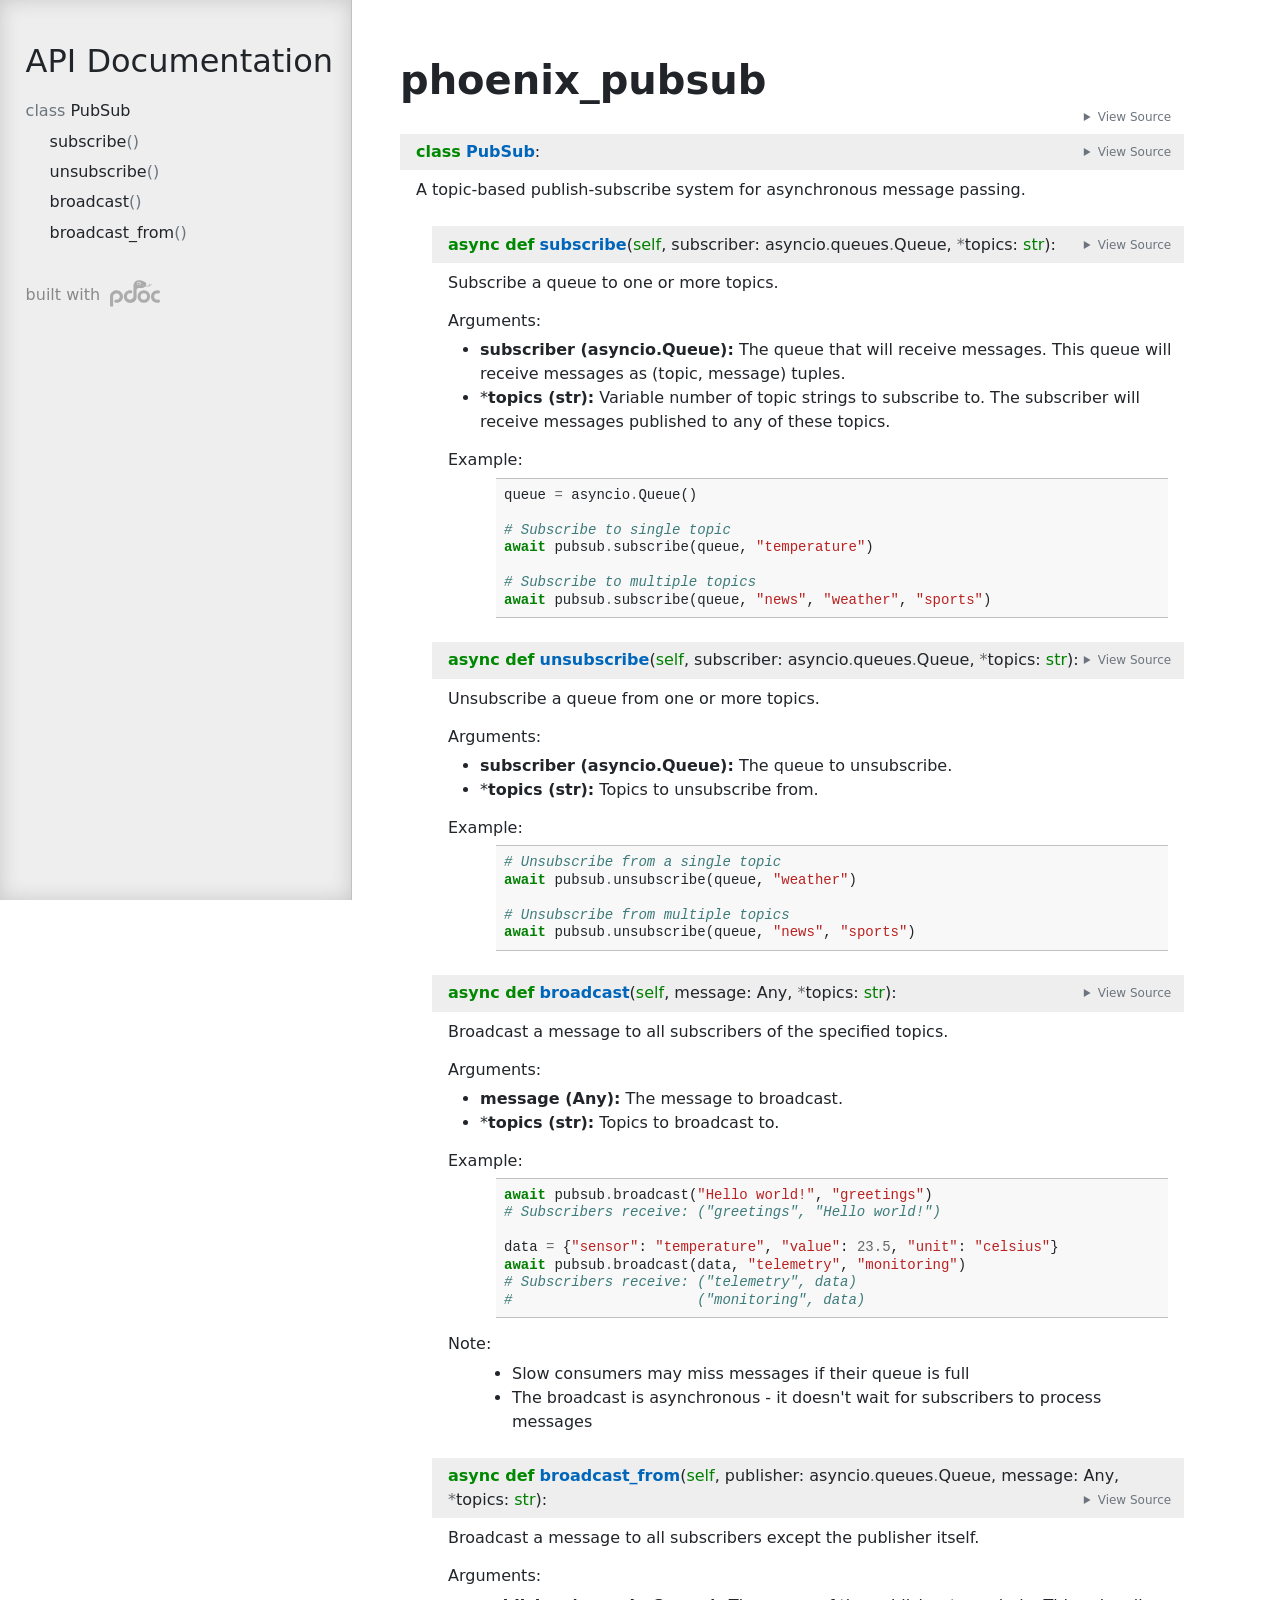
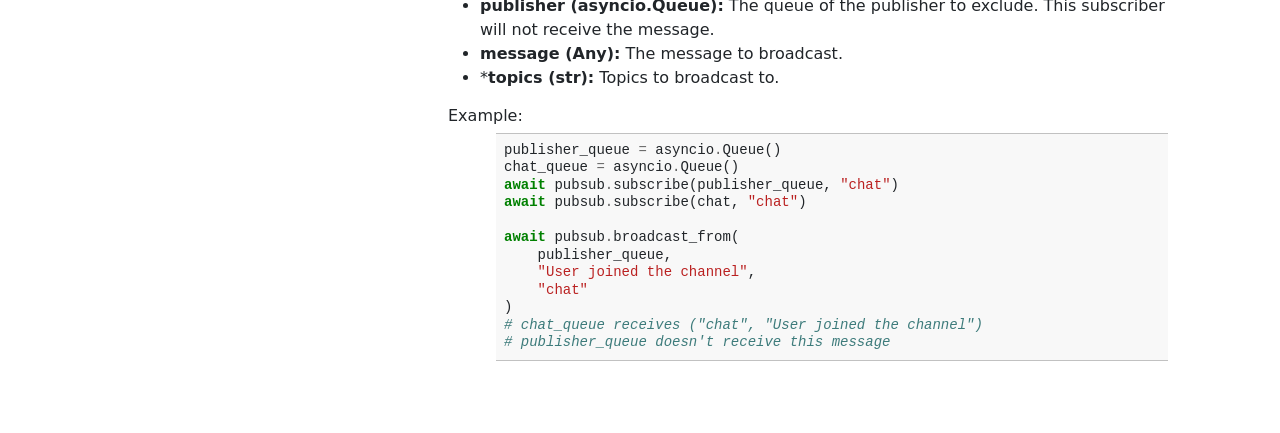
==== docs/phoenix_pubsub.html @ dd3ffcf3 "Online docs" ====
<!doctype html>
<html lang="en">
<head>
    <meta charset="utf-8">
    <meta name="viewport" content="width=device-width, initial-scale=1">
    <meta name="generator" content="pdoc 16.0.0"/>
    <title>phoenix_pubsub API documentation</title>

    <style>/*! * Bootstrap Reboot v5.0.0 (https://getbootstrap.com/) * Copyright 2011-2021 The Bootstrap Authors * Copyright 2011-2021 Twitter, Inc. * Licensed under MIT (https://github.com/twbs/bootstrap/blob/main/LICENSE) * Forked from Normalize.css, licensed MIT (https://github.com/necolas/normalize.css/blob/master/LICENSE.md) */*,::after,::before{box-sizing:border-box}@media (prefers-reduced-motion:no-preference){:root{scroll-behavior:smooth}}body{margin:0;font-family:system-ui,-apple-system,"Segoe UI",Roboto,"Helvetica Neue",Arial,"Noto Sans","Liberation Sans",sans-serif,"Apple Color Emoji","Segoe UI Emoji","Segoe UI Symbol","Noto Color Emoji";font-size:1rem;font-weight:400;line-height:1.5;color:#212529;background-color:#fff;-webkit-text-size-adjust:100%;-webkit-tap-highlight-color:transparent}hr{margin:1rem 0;color:inherit;background-color:currentColor;border:0;opacity:.25}hr:not([size]){height:1px}h1,h2,h3,h4,h5,h6{margin-top:0;margin-bottom:.5rem;font-weight:500;line-height:1.2}h1{font-size:calc(1.375rem + 1.5vw)}@media (min-width:1200px){h1{font-size:2.5rem}}h2{font-size:calc(1.325rem + .9vw)}@media (min-width:1200px){h2{font-size:2rem}}h3{font-size:calc(1.3rem + .6vw)}@media (min-width:1200px){h3{font-size:1.75rem}}h4{font-size:calc(1.275rem + .3vw)}@media (min-width:1200px){h4{font-size:1.5rem}}h5{font-size:1.25rem}h6{font-size:1rem}p{margin-top:0;margin-bottom:1rem}abbr[data-bs-original-title],abbr[title]{-webkit-text-decoration:underline dotted;text-decoration:underline dotted;cursor:help;-webkit-text-decoration-skip-ink:none;text-decoration-skip-ink:none}address{margin-bottom:1rem;font-style:normal;line-height:inherit}ol,ul{padding-left:2rem}dl,ol,ul{margin-top:0;margin-bottom:1rem}ol ol,ol ul,ul ol,ul ul{margin-bottom:0}dt{font-weight:700}dd{margin-bottom:.5rem;margin-left:0}blockquote{margin:0 0 1rem}b,strong{font-weight:bolder}small{font-size:.875em}mark{padding:.2em;background-color:#fcf8e3}sub,sup{position:relative;font-size:.75em;line-height:0;vertical-align:baseline}sub{bottom:-.25em}sup{top:-.5em}a{color:#0d6efd;text-decoration:underline}a:hover{color:#0a58ca}a:not([href]):not([class]),a:not([href]):not([class]):hover{color:inherit;text-decoration:none}code,kbd,pre,samp{font-family:SFMono-Regular,Menlo,Monaco,Consolas,"Liberation Mono","Courier New",monospace;font-size:1em;direction:ltr;unicode-bidi:bidi-override}pre{display:block;margin-top:0;margin-bottom:1rem;overflow:auto;font-size:.875em}pre code{font-size:inherit;color:inherit;word-break:normal}code{font-size:.875em;color:#d63384;word-wrap:break-word}a>code{color:inherit}kbd{padding:.2rem .4rem;font-size:.875em;color:#fff;background-color:#212529;border-radius:.2rem}kbd kbd{padding:0;font-size:1em;font-weight:700}figure{margin:0 0 1rem}img,svg{vertical-align:middle}table{caption-side:bottom;border-collapse:collapse}caption{padding-top:.5rem;padding-bottom:.5rem;color:#6c757d;text-align:left}th{text-align:inherit;text-align:-webkit-match-parent}tbody,td,tfoot,th,thead,tr{border-color:inherit;border-style:solid;border-width:0}label{display:inline-block}button{border-radius:0}button:focus:not(:focus-visible){outline:0}button,input,optgroup,select,textarea{margin:0;font-family:inherit;font-size:inherit;line-height:inherit}button,select{text-transform:none}[role=button]{cursor:pointer}select{word-wrap:normal}select:disabled{opacity:1}[list]::-webkit-calendar-picker-indicator{display:none}[type=button],[type=reset],[type=submit],button{-webkit-appearance:button}[type=button]:not(:disabled),[type=reset]:not(:disabled),[type=submit]:not(:disabled),button:not(:disabled){cursor:pointer}::-moz-focus-inner{padding:0;border-style:none}textarea{resize:vertical}fieldset{min-width:0;padding:0;margin:0;border:0}legend{float:left;width:100%;padding:0;margin-bottom:.5rem;font-size:calc(1.275rem + .3vw);line-height:inherit}@media (min-width:1200px){legend{font-size:1.5rem}}legend+*{clear:left}::-webkit-datetime-edit-day-field,::-webkit-datetime-edit-fields-wrapper,::-webkit-datetime-edit-hour-field,::-webkit-datetime-edit-minute,::-webkit-datetime-edit-month-field,::-webkit-datetime-edit-text,::-webkit-datetime-edit-year-field{padding:0}::-webkit-inner-spin-button{height:auto}[type=search]{outline-offset:-2px;-webkit-appearance:textfield}::-webkit-search-decoration{-webkit-appearance:none}::-webkit-color-swatch-wrapper{padding:0}::file-selector-button{font:inherit}::-webkit-file-upload-button{font:inherit;-webkit-appearance:button}output{display:inline-block}iframe{border:0}summary{display:list-item;cursor:pointer}progress{vertical-align:baseline}[hidden]{display:none!important}</style>
    <style>/*! syntax-highlighting.css */pre{line-height:125%;}span.linenos{color:inherit; background-color:transparent; padding-left:5px; padding-right:20px;}.pdoc-code .hll{background-color:#ffffcc}.pdoc-code{background:#f8f8f8;}.pdoc-code .c{color:#3D7B7B; font-style:italic}.pdoc-code .err{border:1px solid #FF0000}.pdoc-code .k{color:#008000; font-weight:bold}.pdoc-code .o{color:#666666}.pdoc-code .ch{color:#3D7B7B; font-style:italic}.pdoc-code .cm{color:#3D7B7B; font-style:italic}.pdoc-code .cp{color:#9C6500}.pdoc-code .cpf{color:#3D7B7B; font-style:italic}.pdoc-code .c1{color:#3D7B7B; font-style:italic}.pdoc-code .cs{color:#3D7B7B; font-style:italic}.pdoc-code .gd{color:#A00000}.pdoc-code .ge{font-style:italic}.pdoc-code .gr{color:#E40000}.pdoc-code .gh{color:#000080; font-weight:bold}.pdoc-code .gi{color:#008400}.pdoc-code .go{color:#717171}.pdoc-code .gp{color:#000080; font-weight:bold}.pdoc-code .gs{font-weight:bold}.pdoc-code .gu{color:#800080; font-weight:bold}.pdoc-code .gt{color:#0044DD}.pdoc-code .kc{color:#008000; font-weight:bold}.pdoc-code .kd{color:#008000; font-weight:bold}.pdoc-code .kn{color:#008000; font-weight:bold}.pdoc-code .kp{color:#008000}.pdoc-code .kr{color:#008000; font-weight:bold}.pdoc-code .kt{color:#B00040}.pdoc-code .m{color:#666666}.pdoc-code .s{color:#BA2121}.pdoc-code .na{color:#687822}.pdoc-code .nb{color:#008000}.pdoc-code .nc{color:#0000FF; font-weight:bold}.pdoc-code .no{color:#880000}.pdoc-code .nd{color:#AA22FF}.pdoc-code .ni{color:#717171; font-weight:bold}.pdoc-code .ne{color:#CB3F38; font-weight:bold}.pdoc-code .nf{color:#0000FF}.pdoc-code .nl{color:#767600}.pdoc-code .nn{color:#0000FF; font-weight:bold}.pdoc-code .nt{color:#008000; font-weight:bold}.pdoc-code .nv{color:#19177C}.pdoc-code .ow{color:#AA22FF; font-weight:bold}.pdoc-code .w{color:#bbbbbb}.pdoc-code .mb{color:#666666}.pdoc-code .mf{color:#666666}.pdoc-code .mh{color:#666666}.pdoc-code .mi{color:#666666}.pdoc-code .mo{color:#666666}.pdoc-code .sa{color:#BA2121}.pdoc-code .sb{color:#BA2121}.pdoc-code .sc{color:#BA2121}.pdoc-code .dl{color:#BA2121}.pdoc-code .sd{color:#BA2121; font-style:italic}.pdoc-code .s2{color:#BA2121}.pdoc-code .se{color:#AA5D1F; font-weight:bold}.pdoc-code .sh{color:#BA2121}.pdoc-code .si{color:#A45A77; font-weight:bold}.pdoc-code .sx{color:#008000}.pdoc-code .sr{color:#A45A77}.pdoc-code .s1{color:#BA2121}.pdoc-code .ss{color:#19177C}.pdoc-code .bp{color:#008000}.pdoc-code .fm{color:#0000FF}.pdoc-code .vc{color:#19177C}.pdoc-code .vg{color:#19177C}.pdoc-code .vi{color:#19177C}.pdoc-code .vm{color:#19177C}.pdoc-code .il{color:#666666}</style>
    <style>/*! theme.css */:root{--pdoc-background:#fff;}.pdoc{--text:#212529;--muted:#6c757d;--link:#3660a5;--link-hover:#1659c5;--code:#f8f8f8;--active:#fff598;--accent:#eee;--accent2:#c1c1c1;--nav-hover:rgba(255, 255, 255, 0.5);--name:#0066BB;--def:#008800;--annotation:#007020;}</style>
    <style>/*! layout.css */html, body{width:100%;height:100%;}html, main{scroll-behavior:smooth;}body{background-color:var(--pdoc-background);}@media (max-width:769px){#navtoggle{cursor:pointer;position:absolute;width:50px;height:40px;top:1rem;right:1rem;border-color:var(--text);color:var(--text);display:flex;opacity:0.8;z-index:999;}#navtoggle:hover{opacity:1;}#togglestate + div{display:none;}#togglestate:checked + div{display:inherit;}main, header{padding:2rem 3vw;}header + main{margin-top:-3rem;}.git-button{display:none !important;}nav input[type="search"]{max-width:77%;}nav input[type="search"]:first-child{margin-top:-6px;}nav input[type="search"]:valid ~ *{display:none !important;}}@media (min-width:770px){:root{--sidebar-width:clamp(12.5rem, 28vw, 22rem);}nav{position:fixed;overflow:auto;height:100vh;width:var(--sidebar-width);}main, header{padding:3rem 2rem 3rem calc(var(--sidebar-width) + 3rem);width:calc(54rem + var(--sidebar-width));max-width:100%;}header + main{margin-top:-4rem;}#navtoggle{display:none;}}#togglestate{position:absolute;height:0;opacity:0;}nav.pdoc{--pad:clamp(0.5rem, 2vw, 1.75rem);--indent:1.5rem;background-color:var(--accent);border-right:1px solid var(--accent2);box-shadow:0 0 20px rgba(50, 50, 50, .2) inset;padding:0 0 0 var(--pad);overflow-wrap:anywhere;scrollbar-width:thin; scrollbar-color:var(--accent2) transparent; z-index:1}nav.pdoc::-webkit-scrollbar{width:.4rem; }nav.pdoc::-webkit-scrollbar-thumb{background-color:var(--accent2); }nav.pdoc > div{padding:var(--pad) 0;}nav.pdoc .module-list-button{display:inline-flex;align-items:center;color:var(--text);border-color:var(--muted);margin-bottom:1rem;}nav.pdoc .module-list-button:hover{border-color:var(--text);}nav.pdoc input[type=search]{display:block;outline-offset:0;width:calc(100% - var(--pad));}nav.pdoc .logo{max-width:calc(100% - var(--pad));max-height:35vh;display:block;margin:0 auto 1rem;transform:translate(calc(-.5 * var(--pad)), 0);}nav.pdoc ul{list-style:none;padding-left:0;}nav.pdoc > div > ul{margin-left:calc(0px - var(--pad));}nav.pdoc li a{padding:.2rem 0 .2rem calc(var(--pad) + var(--indent));}nav.pdoc > div > ul > li > a{padding-left:var(--pad);}nav.pdoc li{transition:all 100ms;}nav.pdoc li:hover{background-color:var(--nav-hover);}nav.pdoc a, nav.pdoc a:hover{color:var(--text);}nav.pdoc a{display:block;}nav.pdoc > h2:first-of-type{margin-top:1.5rem;}nav.pdoc .class:before{content:"class ";color:var(--muted);}nav.pdoc .function:after{content:"()";color:var(--muted);}nav.pdoc footer:before{content:"";display:block;width:calc(100% - var(--pad));border-top:solid var(--accent2) 1px;margin-top:1.5rem;padding-top:.5rem;}nav.pdoc footer{font-size:small;}</style>
    <style>/*! content.css */.pdoc{color:var(--text);box-sizing:border-box;line-height:1.5;background:none;}.pdoc .pdoc-button{cursor:pointer;display:inline-block;border:solid black 1px;border-radius:2px;font-size:.75rem;padding:calc(0.5em - 1px) 1em;transition:100ms all;}.pdoc .alert{padding:1rem 1rem 1rem calc(1.5rem + 24px);border:1px solid transparent;border-radius:.25rem;background-repeat:no-repeat;background-position:.75rem center;margin-bottom:1rem;}.pdoc .alert > em{display:none;}.pdoc .alert > *:last-child{margin-bottom:0;}.pdoc .alert.note{color:#084298;background-color:#cfe2ff;border-color:#b6d4fe;background-image:url("data:image/svg+xml,%3Csvg%20xmlns%3D%22http%3A//www.w3.org/2000/svg%22%20width%3D%2224%22%20height%3D%2224%22%20fill%3D%22%23084298%22%20viewBox%3D%220%200%2016%2016%22%3E%3Cpath%20d%3D%22M8%2016A8%208%200%201%200%208%200a8%208%200%200%200%200%2016zm.93-9.412-1%204.705c-.07.34.029.533.304.533.194%200%20.487-.07.686-.246l-.088.416c-.287.346-.92.598-1.465.598-.703%200-1.002-.422-.808-1.319l.738-3.468c.064-.293.006-.399-.287-.47l-.451-.081.082-.381%202.29-.287zM8%205.5a1%201%200%201%201%200-2%201%201%200%200%201%200%202z%22/%3E%3C/svg%3E");}.pdoc .alert.tip{color:#0a3622;background-color:#d1e7dd;border-color:#a3cfbb;background-image:url("data:image/svg+xml,%3Csvg%20xmlns%3D%22http%3A//www.w3.org/2000/svg%22%20width%3D%2224%22%20height%3D%2224%22%20fill%3D%22%230a3622%22%20viewBox%3D%220%200%2016%2016%22%3E%3Cpath%20d%3D%22M2%206a6%206%200%201%201%2010.174%204.31c-.203.196-.359.4-.453.619l-.762%201.769A.5.5%200%200%201%2010.5%2013a.5.5%200%200%201%200%201%20.5.5%200%200%201%200%201l-.224.447a1%201%200%200%201-.894.553H6.618a1%201%200%200%201-.894-.553L5.5%2015a.5.5%200%200%201%200-1%20.5.5%200%200%201%200-1%20.5.5%200%200%201-.46-.302l-.761-1.77a2%202%200%200%200-.453-.618A5.98%205.98%200%200%201%202%206m6-5a5%205%200%200%200-3.479%208.592c.263.254.514.564.676.941L5.83%2012h4.342l.632-1.467c.162-.377.413-.687.676-.941A5%205%200%200%200%208%201%22/%3E%3C/svg%3E");}.pdoc .alert.important{color:#055160;background-color:#cff4fc;border-color:#9eeaf9;background-image:url("data:image/svg+xml,%3Csvg%20xmlns%3D%22http%3A//www.w3.org/2000/svg%22%20width%3D%2224%22%20height%3D%2224%22%20fill%3D%22%23055160%22%20viewBox%3D%220%200%2016%2016%22%3E%3Cpath%20d%3D%22M2%200a2%202%200%200%200-2%202v12a2%202%200%200%200%202%202h12a2%202%200%200%200%202-2V2a2%202%200%200%200-2-2zm6%204c.535%200%20.954.462.9.995l-.35%203.507a.552.552%200%200%201-1.1%200L7.1%204.995A.905.905%200%200%201%208%204m.002%206a1%201%200%201%201%200%202%201%201%200%200%201%200-2%22/%3E%3C/svg%3E");}.pdoc .alert.warning{color:#664d03;background-color:#fff3cd;border-color:#ffecb5;background-image:url("data:image/svg+xml,%3Csvg%20xmlns%3D%22http%3A//www.w3.org/2000/svg%22%20width%3D%2224%22%20height%3D%2224%22%20fill%3D%22%23664d03%22%20viewBox%3D%220%200%2016%2016%22%3E%3Cpath%20d%3D%22M8.982%201.566a1.13%201.13%200%200%200-1.96%200L.165%2013.233c-.457.778.091%201.767.98%201.767h13.713c.889%200%201.438-.99.98-1.767L8.982%201.566zM8%205c.535%200%20.954.462.9.995l-.35%203.507a.552.552%200%200%201-1.1%200L7.1%205.995A.905.905%200%200%201%208%205zm.002%206a1%201%200%201%201%200%202%201%201%200%200%201%200-2z%22/%3E%3C/svg%3E");}.pdoc .alert.caution{color:#842029;background-color:#f8d7da;border-color:#f5c2c7;background-image:url("data:image/svg+xml,%3Csvg%20xmlns%3D%22http%3A//www.w3.org/2000/svg%22%20width%3D%2224%22%20height%3D%2224%22%20fill%3D%22%23842029%22%20viewBox%3D%220%200%2016%2016%22%3E%3Cpath%20d%3D%22M11.46.146A.5.5%200%200%200%2011.107%200H4.893a.5.5%200%200%200-.353.146L.146%204.54A.5.5%200%200%200%200%204.893v6.214a.5.5%200%200%200%20.146.353l4.394%204.394a.5.5%200%200%200%20.353.146h6.214a.5.5%200%200%200%20.353-.146l4.394-4.394a.5.5%200%200%200%20.146-.353V4.893a.5.5%200%200%200-.146-.353zM8%204c.535%200%20.954.462.9.995l-.35%203.507a.552.552%200%200%201-1.1%200L7.1%204.995A.905.905%200%200%201%208%204m.002%206a1%201%200%201%201%200%202%201%201%200%200%201%200-2%22/%3E%3C/svg%3E");}.pdoc .alert.danger{color:#842029;background-color:#f8d7da;border-color:#f5c2c7;background-image:url("data:image/svg+xml,%3Csvg%20xmlns%3D%22http%3A//www.w3.org/2000/svg%22%20width%3D%2224%22%20height%3D%2224%22%20fill%3D%22%23842029%22%20viewBox%3D%220%200%2016%2016%22%3E%3Cpath%20d%3D%22M5.52.359A.5.5%200%200%201%206%200h4a.5.5%200%200%201%20.474.658L8.694%206H12.5a.5.5%200%200%201%20.395.807l-7%209a.5.5%200%200%201-.873-.454L6.823%209.5H3.5a.5.5%200%200%201-.48-.641l2.5-8.5z%22/%3E%3C/svg%3E");}.pdoc .visually-hidden{position:absolute !important;width:1px !important;height:1px !important;padding:0 !important;margin:-1px !important;overflow:hidden !important;clip:rect(0, 0, 0, 0) !important;white-space:nowrap !important;border:0 !important;}.pdoc h1, .pdoc h2, .pdoc h3{font-weight:300;margin:.3em 0;padding:.2em 0;}.pdoc > section:not(.module-info) h1{font-size:1.5rem;font-weight:500;}.pdoc > section:not(.module-info) h2{font-size:1.4rem;font-weight:500;}.pdoc > section:not(.module-info) h3{font-size:1.3rem;font-weight:500;}.pdoc > section:not(.module-info) h4{font-size:1.2rem;}.pdoc > section:not(.module-info) h5{font-size:1.1rem;}.pdoc a{text-decoration:none;color:var(--link);}.pdoc a:hover{color:var(--link-hover);}.pdoc blockquote{margin-left:2rem;}.pdoc pre{border-top:1px solid var(--accent2);border-bottom:1px solid var(--accent2);margin-top:0;margin-bottom:1em;padding:.5rem 0 .5rem .5rem;overflow-x:auto;background-color:var(--code);}.pdoc code{color:var(--text);padding:.2em .4em;margin:0;font-size:85%;background-color:var(--accent);border-radius:6px;}.pdoc a > code{color:inherit;}.pdoc pre > code{display:inline-block;font-size:inherit;background:none;border:none;padding:0;}.pdoc > section:not(.module-info){margin-bottom:1.5rem;}.pdoc .modulename{margin-top:0;font-weight:bold;}.pdoc .modulename a{color:var(--link);transition:100ms all;}.pdoc .git-button{float:right;border:solid var(--link) 1px;}.pdoc .git-button:hover{background-color:var(--link);color:var(--pdoc-background);}.view-source-toggle-state,.view-source-toggle-state ~ .pdoc-code{display:none;}.view-source-toggle-state:checked ~ .pdoc-code{display:block;}.view-source-button{display:inline-block;float:right;font-size:.75rem;line-height:1.5rem;color:var(--muted);padding:0 .4rem 0 1.3rem;cursor:pointer;text-indent:-2px;}.view-source-button > span{visibility:hidden;}.module-info .view-source-button{float:none;display:flex;justify-content:flex-end;margin:-1.2rem .4rem -.2rem 0;}.view-source-button::before{position:absolute;content:"View Source";display:list-item;list-style-type:disclosure-closed;}.view-source-toggle-state:checked ~ .attr .view-source-button::before,.view-source-toggle-state:checked ~ .view-source-button::before{list-style-type:disclosure-open;}.pdoc .docstring{margin-bottom:1.5rem;}.pdoc section:not(.module-info) .docstring{margin-left:clamp(0rem, 5vw - 2rem, 1rem);}.pdoc .docstring .pdoc-code{margin-left:1em;margin-right:1em;}.pdoc h1:target,.pdoc h2:target,.pdoc h3:target,.pdoc h4:target,.pdoc h5:target,.pdoc h6:target,.pdoc .pdoc-code > pre > span:target{background-color:var(--active);box-shadow:-1rem 0 0 0 var(--active);}.pdoc .pdoc-code > pre > span:target{display:block;}.pdoc div:target > .attr,.pdoc section:target > .attr,.pdoc dd:target > a{background-color:var(--active);}.pdoc *{scroll-margin:2rem;}.pdoc .pdoc-code .linenos{user-select:none;}.pdoc .attr:hover{filter:contrast(0.95);}.pdoc section, .pdoc .classattr{position:relative;}.pdoc .headerlink{--width:clamp(1rem, 3vw, 2rem);position:absolute;top:0;left:calc(0rem - var(--width));transition:all 100ms ease-in-out;opacity:0;}.pdoc .headerlink::before{content:"#";display:block;text-align:center;width:var(--width);height:2.3rem;line-height:2.3rem;font-size:1.5rem;}.pdoc .attr:hover ~ .headerlink,.pdoc *:target > .headerlink,.pdoc .headerlink:hover{opacity:1;}.pdoc .attr{display:block;margin:.5rem 0 .5rem;padding:.4rem .4rem .4rem 1rem;background-color:var(--accent);overflow-x:auto;}.pdoc .classattr{margin-left:2rem;}.pdoc .decorator-deprecated{color:#842029;}.pdoc .decorator-deprecated ~ span{filter:grayscale(1) opacity(0.8);}.pdoc .name{color:var(--name);font-weight:bold;}.pdoc .def{color:var(--def);font-weight:bold;}.pdoc .signature{background-color:transparent;}.pdoc .param, .pdoc .return-annotation{white-space:pre;}.pdoc .signature.multiline .param{display:block;}.pdoc .signature.condensed .param{display:inline-block;}.pdoc .annotation{color:var(--annotation);}.pdoc .view-value-toggle-state,.pdoc .view-value-toggle-state ~ .default_value{display:none;}.pdoc .view-value-toggle-state:checked ~ .default_value{display:inherit;}.pdoc .view-value-button{font-size:.5rem;vertical-align:middle;border-style:dashed;margin-top:-0.1rem;}.pdoc .view-value-button:hover{background:white;}.pdoc .view-value-button::before{content:"show";text-align:center;width:2.2em;display:inline-block;}.pdoc .view-value-toggle-state:checked ~ .view-value-button::before{content:"hide";}.pdoc .inherited{margin-left:2rem;}.pdoc .inherited dt{font-weight:700;}.pdoc .inherited dt, .pdoc .inherited dd{display:inline;margin-left:0;margin-bottom:.5rem;}.pdoc .inherited dd:not(:last-child):after{content:", ";}.pdoc .inherited .class:before{content:"class ";}.pdoc .inherited .function a:after{content:"()";}.pdoc .search-result .docstring{overflow:auto;max-height:25vh;}.pdoc .search-result.focused > .attr{background-color:var(--active);}.pdoc .attribution{margin-top:2rem;display:block;opacity:0.5;transition:all 200ms;filter:grayscale(100%);}.pdoc .attribution:hover{opacity:1;filter:grayscale(0%);}.pdoc .attribution img{margin-left:5px;height:27px;vertical-align:bottom;width:50px;transition:all 200ms;}.pdoc table{display:block;width:max-content;max-width:100%;overflow:auto;margin-bottom:1rem;}.pdoc table th{font-weight:600;}.pdoc table th, .pdoc table td{padding:6px 13px;border:1px solid var(--accent2);}</style>
    <style>/*! custom.css */</style></head>
<body>
    <nav class="pdoc">
        <label id="navtoggle" for="togglestate" class="pdoc-button"><svg xmlns='http://www.w3.org/2000/svg' viewBox='0 0 30 30'><path stroke-linecap='round' stroke="currentColor" stroke-miterlimit='10' stroke-width='2' d='M4 7h22M4 15h22M4 23h22'/></svg></label>
        <input id="togglestate" type="checkbox" aria-hidden="true" tabindex="-1">
        <div>




            <h2>API Documentation</h2>
                <ul class="memberlist">
            <li>
                    <a class="class" href="#PubSub">PubSub</a>
                            <ul class="memberlist">
                        <li>
                                <a class="function" href="#PubSub.subscribe">subscribe</a>
                        </li>
                        <li>
                                <a class="function" href="#PubSub.unsubscribe">unsubscribe</a>
                        </li>
                        <li>
                                <a class="function" href="#PubSub.broadcast">broadcast</a>
                        </li>
                        <li>
                                <a class="function" href="#PubSub.broadcast_from">broadcast_from</a>
                        </li>
                </ul>

            </li>
    </ul>



        <a class="attribution" title="pdoc: Python API documentation generator" href="https://pdoc.dev" target="_blank">
            built with <span class="visually-hidden">pdoc</span><img
                alt="pdoc logo"
                src="data:image/svg+xml,%3Csvg%20xmlns%3D%22http%3A//www.w3.org/2000/svg%22%20role%3D%22img%22%20aria-label%3D%22pdoc%20logo%22%20width%3D%22300%22%20height%3D%22160%22%20viewBox%3D%220%200%20150%2080%22%3E%3Ctitle%3Epdoc%3C/title%3E%3Cpath%20d%3D%22M132.316%2048.886c.276-4.679%202.342-6.698%204.409-7.982s4.27-1.165%206.751-1.055c1.586.07%203.044.156%204.222-.482%201.142-.619%202.026-1.932%202.162-3.739.268-3.576-1.929-5.368-5.006-5.551s-7.599.524-10.517%201.606c-4.455%201.652-8.588%206.606-9.552%208.992s-2.342%206.193-1.745%2010.873%202.664%209.221%205.878%2011.79%205.878%203.808%2010.103%204.312%203.444.229%206.062.229%205.006-2.202%204.914-4.909-2.296-5.001-4.501-4.863-3.077.505-5.281.229-7.715-2.064-7.899-9.451z%22%20fill%3D%22%23198754%22/%3E%3Ccircle%20cx%3D%22101.504%22%20cy%3D%2248.943%22%20r%3D%2214.208%22%20fill%3D%22none%22%20stroke%3D%22%23198754%22%20stroke-width%3D%229.354%22/%3E%3Cpath%20d%3D%22M87.81.002c-3.637.065-5.001.454-7.014%201.232s-3.443%201.363-6.3%204.282c-1.723%201.76-3.148%205.019-3.776%207.329-.413%201.521-.316%202.63-.316%202.63l-.195%2034.612c.065%205.774-6.755%208.305-9.612%208.37s-9.678-1.038-9.743-9.408%207.128-9.521%208.362-9.521c1.413-.13%202.526-.021%203.718-.016%202.071.009%204.157-.778%204.092-4.671s-4.157-4.736-4.157-4.736c-6.3-.843-11.43%202.206-11.43%202.206S40.917%2038.15%2041.372%2049.634%2051.568%2068.19%2061.311%2068.125s18.316-7.007%2018.445-17.193l.13-22.772c.046-2.291%202.683-3.644%204.476-4.203.745-.232%201.694-.274%201.694-.274l10.457-.13s4.871-.324%207.729-3.114%204.352-6.294%204.352-6.294.974-3.049.13-4.606-.195-1.233-2.792-3.309-8.573-4.477-8.573-4.477S91.447-.063%2087.81.002zM0%2047.169l.065%2028.417S0%2080.127%204.481%2079.997s5.072-3.866%205.049-4.152l-.113-28.482s1.624-7.656%209.937-7.721%2010.002%206.942%2010.002%208.499-.909%2010.51-9.093%2010.51c-.948%200-2.99-.567-4.145-.272-3.919%201-3.194%204.554-3.194%204.554s.065%205.061%207.404%204.996%2018.575-6.034%2018.575-19.074S26.953%2030.04%2019.549%2029.91%201.234%2035.296%200%2047.169z%22%20fill%3D%22%23198754%22/%3E%3Cg%20transform%3D%22matrix%28.325601%200%200%20.325256%20-10.32669%20-45.802786%29%22%3E%3Ccircle%20cx%3D%22297.554%22%20cy%3D%22172.286%22%20r%3D%2216.5%22%20fill%3D%22%23fff%22/%3E%3Cellipse%20cx%3D%22297.709%22%20cy%3D%22172.642%22%20rx%3D%2211.071%22%20ry%3D%2210.871%22%20fill%3D%22%23105a48%22/%3E%3Ccircle%20cx%3D%22304.104%22%20cy%3D%22167.667%22%20r%3D%224.5%22%20fill%3D%22%23fff%22/%3E%3C/g%3E%3Cpath%20d%3D%22M94.661%2017.032l.893-1.476s.99.714%201.916.925%201.575.114%202.955.114l14.565-.162c1.283-.032%203.085-.762%203.02-3.293s-.373-3.503-.373-3.503l1.283-.487s.52.503.877%201.573.309%201.995.292%202.66-.227%201.541-.227%201.541%201.564-.308%202.359-1.038.823-.779%201.489-1.508.812-.86.812-.86.552-.13.877.26.341.957.065%201.46-1.672%202.206-3.247%203.066-2.76%201.427-3.929%201.768-3.848.73-7.063.714l-10.944-.114s-2.143-.081-3.02-.373-2.241-.973-2.598-1.265z%22%20fill%3D%22%23d36d49%22/%3E%3Cg%20fill%3D%22%23105a48%22%3E%3Cellipse%20cx%3D%2293.052%22%20cy%3D%2243.567%22%20rx%3D%22.869%22%20ry%3D%221.014%22%20transform%3D%22rotate%28341.022%29%22/%3E%3Cellipse%20cx%3D%22104.3%22%20cy%3D%22-16.184%22%20rx%3D%22.865%22%20ry%3D%221.009%22%20transform%3D%22rotate%2814.786%29%22/%3E%3C/g%3E%3C/svg%3E"/>
        </a>
</div>
    </nav>
    <main class="pdoc">
            <section class="module-info">
                    <h1 class="modulename">
phoenix_pubsub    </h1>

                
                        <input id="mod-phoenix_pubsub-view-source" class="view-source-toggle-state" type="checkbox" aria-hidden="true" tabindex="-1">

                        <label class="view-source-button" for="mod-phoenix_pubsub-view-source"><span>View Source</span></label>

                        <div class="pdoc-code codehilite"><pre><span></span><span id="L-1"><a href="#L-1"><span class="linenos">1</span></a><span class="kn">from</span><span class="w"> </span><span class="nn">.phoenix_pubsub</span><span class="w"> </span><span class="kn">import</span> <span class="n">PubSub</span>
</span><span id="L-2"><a href="#L-2"><span class="linenos">2</span></a>
</span><span id="L-3"><a href="#L-3"><span class="linenos">3</span></a><span class="n">__all__</span> <span class="o">=</span> <span class="p">[</span><span class="n">PubSub</span><span class="p">]</span>
</span></pre></div>


            </section>
                <section id="PubSub">
                            <input id="PubSub-view-source" class="view-source-toggle-state" type="checkbox" aria-hidden="true" tabindex="-1">
<div class="attr class">
            
    <span class="def">class</span>
    <span class="name">PubSub</span>:

                <label class="view-source-button" for="PubSub-view-source"><span>View Source</span></label>

    </div>
    <a class="headerlink" href="#PubSub"></a>
            <div class="pdoc-code codehilite"><pre><span></span><span id="PubSub-17"><a href="#PubSub-17"><span class="linenos"> 17</span></a><span class="k">class</span><span class="w"> </span><span class="nc">PubSub</span><span class="p">:</span>
</span><span id="PubSub-18"><a href="#PubSub-18"><span class="linenos"> 18</span></a><span class="w">    </span><span class="sd">&quot;&quot;&quot;</span>
</span><span id="PubSub-19"><a href="#PubSub-19"><span class="linenos"> 19</span></a><span class="sd">    A topic-based publish-subscribe system for asynchronous message passing.</span>
</span><span id="PubSub-20"><a href="#PubSub-20"><span class="linenos"> 20</span></a><span class="sd">    &quot;&quot;&quot;</span>
</span><span id="PubSub-21"><a href="#PubSub-21"><span class="linenos"> 21</span></a>
</span><span id="PubSub-22"><a href="#PubSub-22"><span class="linenos"> 22</span></a>    <span class="k">def</span><span class="w"> </span><span class="fm">__init__</span><span class="p">(</span><span class="bp">self</span><span class="p">):</span>
</span><span id="PubSub-23"><a href="#PubSub-23"><span class="linenos"> 23</span></a>        <span class="bp">self</span><span class="o">.</span><span class="n">_topics</span><span class="p">:</span> <span class="n">Registry</span> <span class="o">=</span> <span class="n">defaultdict</span><span class="p">(</span><span class="nb">set</span><span class="p">)</span>
</span><span id="PubSub-24"><a href="#PubSub-24"><span class="linenos"> 24</span></a>        <span class="s2">&quot;Dictionary mapping topics to sets of subscriber queues&quot;</span>
</span><span id="PubSub-25"><a href="#PubSub-25"><span class="linenos"> 25</span></a>        <span class="bp">self</span><span class="o">.</span><span class="n">_lock</span> <span class="o">=</span> <span class="n">asyncio</span><span class="o">.</span><span class="n">Lock</span><span class="p">()</span>
</span><span id="PubSub-26"><a href="#PubSub-26"><span class="linenos"> 26</span></a>        <span class="s2">&quot;Lock for thread-safe operations on the registry&quot;</span>
</span><span id="PubSub-27"><a href="#PubSub-27"><span class="linenos"> 27</span></a>
</span><span id="PubSub-28"><a href="#PubSub-28"><span class="linenos"> 28</span></a>    <span class="k">async</span> <span class="k">def</span><span class="w"> </span><span class="nf">subscribe</span><span class="p">(</span><span class="bp">self</span><span class="p">,</span> <span class="n">subscriber</span><span class="p">:</span> <span class="n">asyncio</span><span class="o">.</span><span class="n">Queue</span><span class="p">,</span> <span class="o">*</span><span class="n">topics</span><span class="p">:</span> <span class="nb">str</span><span class="p">):</span>
</span><span id="PubSub-29"><a href="#PubSub-29"><span class="linenos"> 29</span></a><span class="w">        </span><span class="sd">&quot;&quot;&quot;</span>
</span><span id="PubSub-30"><a href="#PubSub-30"><span class="linenos"> 30</span></a><span class="sd">        Subscribe a queue to one or more topics.</span>
</span><span id="PubSub-31"><a href="#PubSub-31"><span class="linenos"> 31</span></a>
</span><span id="PubSub-32"><a href="#PubSub-32"><span class="linenos"> 32</span></a><span class="sd">        Args:</span>
</span><span id="PubSub-33"><a href="#PubSub-33"><span class="linenos"> 33</span></a><span class="sd">            subscriber (asyncio.Queue): The queue that will receive messages.</span>
</span><span id="PubSub-34"><a href="#PubSub-34"><span class="linenos"> 34</span></a><span class="sd">                This queue will receive messages as (topic, message) tuples.</span>
</span><span id="PubSub-35"><a href="#PubSub-35"><span class="linenos"> 35</span></a><span class="sd">            *topics (str): Variable number of topic strings to subscribe to.</span>
</span><span id="PubSub-36"><a href="#PubSub-36"><span class="linenos"> 36</span></a><span class="sd">                The subscriber will receive messages published to any of these topics.</span>
</span><span id="PubSub-37"><a href="#PubSub-37"><span class="linenos"> 37</span></a>
</span><span id="PubSub-38"><a href="#PubSub-38"><span class="linenos"> 38</span></a><span class="sd">        Example:</span>
</span><span id="PubSub-39"><a href="#PubSub-39"><span class="linenos"> 39</span></a><span class="sd">            ```python</span>
</span><span id="PubSub-40"><a href="#PubSub-40"><span class="linenos"> 40</span></a><span class="sd">            queue = asyncio.Queue()</span>
</span><span id="PubSub-41"><a href="#PubSub-41"><span class="linenos"> 41</span></a>
</span><span id="PubSub-42"><a href="#PubSub-42"><span class="linenos"> 42</span></a><span class="sd">            # Subscribe to single topic</span>
</span><span id="PubSub-43"><a href="#PubSub-43"><span class="linenos"> 43</span></a><span class="sd">            await pubsub.subscribe(queue, &quot;temperature&quot;)</span>
</span><span id="PubSub-44"><a href="#PubSub-44"><span class="linenos"> 44</span></a>
</span><span id="PubSub-45"><a href="#PubSub-45"><span class="linenos"> 45</span></a><span class="sd">            # Subscribe to multiple topics</span>
</span><span id="PubSub-46"><a href="#PubSub-46"><span class="linenos"> 46</span></a><span class="sd">            await pubsub.subscribe(queue, &quot;news&quot;, &quot;weather&quot;, &quot;sports&quot;)</span>
</span><span id="PubSub-47"><a href="#PubSub-47"><span class="linenos"> 47</span></a><span class="sd">            ```</span>
</span><span id="PubSub-48"><a href="#PubSub-48"><span class="linenos"> 48</span></a><span class="sd">        &quot;&quot;&quot;</span>
</span><span id="PubSub-49"><a href="#PubSub-49"><span class="linenos"> 49</span></a>        <span class="k">async</span> <span class="k">with</span> <span class="bp">self</span><span class="o">.</span><span class="n">_lock</span><span class="p">:</span>
</span><span id="PubSub-50"><a href="#PubSub-50"><span class="linenos"> 50</span></a>            <span class="k">for</span> <span class="n">topic</span> <span class="ow">in</span> <span class="n">topics</span><span class="p">:</span>
</span><span id="PubSub-51"><a href="#PubSub-51"><span class="linenos"> 51</span></a>                <span class="bp">self</span><span class="o">.</span><span class="n">_topics</span><span class="p">[</span><span class="n">topic</span><span class="p">]</span><span class="o">.</span><span class="n">add</span><span class="p">(</span><span class="n">subscriber</span><span class="p">)</span>
</span><span id="PubSub-52"><a href="#PubSub-52"><span class="linenos"> 52</span></a>
</span><span id="PubSub-53"><a href="#PubSub-53"><span class="linenos"> 53</span></a>    <span class="k">async</span> <span class="k">def</span><span class="w"> </span><span class="nf">unsubscribe</span><span class="p">(</span><span class="bp">self</span><span class="p">,</span> <span class="n">subscriber</span><span class="p">:</span> <span class="n">asyncio</span><span class="o">.</span><span class="n">Queue</span><span class="p">,</span> <span class="o">*</span><span class="n">topics</span><span class="p">:</span> <span class="nb">str</span><span class="p">):</span>
</span><span id="PubSub-54"><a href="#PubSub-54"><span class="linenos"> 54</span></a><span class="w">        </span><span class="sd">&quot;&quot;&quot;</span>
</span><span id="PubSub-55"><a href="#PubSub-55"><span class="linenos"> 55</span></a><span class="sd">        Unsubscribe a queue from one or more topics.</span>
</span><span id="PubSub-56"><a href="#PubSub-56"><span class="linenos"> 56</span></a>
</span><span id="PubSub-57"><a href="#PubSub-57"><span class="linenos"> 57</span></a><span class="sd">        Args:</span>
</span><span id="PubSub-58"><a href="#PubSub-58"><span class="linenos"> 58</span></a><span class="sd">            subscriber (asyncio.Queue): The queue to unsubscribe.</span>
</span><span id="PubSub-59"><a href="#PubSub-59"><span class="linenos"> 59</span></a><span class="sd">            *topics (str): Topics to unsubscribe from.</span>
</span><span id="PubSub-60"><a href="#PubSub-60"><span class="linenos"> 60</span></a>
</span><span id="PubSub-61"><a href="#PubSub-61"><span class="linenos"> 61</span></a><span class="sd">        Example:</span>
</span><span id="PubSub-62"><a href="#PubSub-62"><span class="linenos"> 62</span></a><span class="sd">            ```python</span>
</span><span id="PubSub-63"><a href="#PubSub-63"><span class="linenos"> 63</span></a><span class="sd">            # Unsubscribe from a single topic</span>
</span><span id="PubSub-64"><a href="#PubSub-64"><span class="linenos"> 64</span></a><span class="sd">            await pubsub.unsubscribe(queue, &quot;weather&quot;)</span>
</span><span id="PubSub-65"><a href="#PubSub-65"><span class="linenos"> 65</span></a>
</span><span id="PubSub-66"><a href="#PubSub-66"><span class="linenos"> 66</span></a><span class="sd">            # Unsubscribe from multiple topics</span>
</span><span id="PubSub-67"><a href="#PubSub-67"><span class="linenos"> 67</span></a><span class="sd">            await pubsub.unsubscribe(queue, &quot;news&quot;, &quot;sports&quot;)</span>
</span><span id="PubSub-68"><a href="#PubSub-68"><span class="linenos"> 68</span></a><span class="sd">            ```</span>
</span><span id="PubSub-69"><a href="#PubSub-69"><span class="linenos"> 69</span></a><span class="sd">        &quot;&quot;&quot;</span>
</span><span id="PubSub-70"><a href="#PubSub-70"><span class="linenos"> 70</span></a>        <span class="k">async</span> <span class="k">with</span> <span class="bp">self</span><span class="o">.</span><span class="n">_lock</span><span class="p">:</span>
</span><span id="PubSub-71"><a href="#PubSub-71"><span class="linenos"> 71</span></a>            <span class="k">for</span> <span class="n">topic</span> <span class="ow">in</span> <span class="n">topics</span><span class="p">:</span>
</span><span id="PubSub-72"><a href="#PubSub-72"><span class="linenos"> 72</span></a>                <span class="n">subscribers</span> <span class="o">=</span> <span class="bp">self</span><span class="o">.</span><span class="n">_topics</span><span class="o">.</span><span class="n">get</span><span class="p">(</span><span class="n">topic</span><span class="p">)</span>
</span><span id="PubSub-73"><a href="#PubSub-73"><span class="linenos"> 73</span></a>                <span class="k">if</span> <span class="n">subscribers</span> <span class="ow">is</span> <span class="ow">not</span> <span class="kc">None</span><span class="p">:</span>
</span><span id="PubSub-74"><a href="#PubSub-74"><span class="linenos"> 74</span></a>                    <span class="n">subscribers</span><span class="o">.</span><span class="n">discard</span><span class="p">(</span><span class="n">subscriber</span><span class="p">)</span>
</span><span id="PubSub-75"><a href="#PubSub-75"><span class="linenos"> 75</span></a>                    <span class="k">if</span> <span class="ow">not</span> <span class="n">subscribers</span><span class="p">:</span>
</span><span id="PubSub-76"><a href="#PubSub-76"><span class="linenos"> 76</span></a>                        <span class="k">del</span> <span class="bp">self</span><span class="o">.</span><span class="n">_topics</span><span class="p">[</span><span class="n">topic</span><span class="p">]</span>
</span><span id="PubSub-77"><a href="#PubSub-77"><span class="linenos"> 77</span></a>
</span><span id="PubSub-78"><a href="#PubSub-78"><span class="linenos"> 78</span></a>    <span class="k">async</span> <span class="k">def</span><span class="w"> </span><span class="nf">broadcast</span><span class="p">(</span><span class="bp">self</span><span class="p">,</span> <span class="n">message</span><span class="p">:</span> <span class="n">Any</span><span class="p">,</span> <span class="o">*</span><span class="n">topics</span><span class="p">:</span> <span class="nb">str</span><span class="p">):</span>
</span><span id="PubSub-79"><a href="#PubSub-79"><span class="linenos"> 79</span></a><span class="w">        </span><span class="sd">&quot;&quot;&quot;</span>
</span><span id="PubSub-80"><a href="#PubSub-80"><span class="linenos"> 80</span></a><span class="sd">        Broadcast a message to all subscribers of the specified topics.</span>
</span><span id="PubSub-81"><a href="#PubSub-81"><span class="linenos"> 81</span></a>
</span><span id="PubSub-82"><a href="#PubSub-82"><span class="linenos"> 82</span></a><span class="sd">        Args:</span>
</span><span id="PubSub-83"><a href="#PubSub-83"><span class="linenos"> 83</span></a><span class="sd">            message (Any): The message to broadcast.</span>
</span><span id="PubSub-84"><a href="#PubSub-84"><span class="linenos"> 84</span></a><span class="sd">            *topics (str): Topics to broadcast to.</span>
</span><span id="PubSub-85"><a href="#PubSub-85"><span class="linenos"> 85</span></a>
</span><span id="PubSub-86"><a href="#PubSub-86"><span class="linenos"> 86</span></a><span class="sd">        Example:</span>
</span><span id="PubSub-87"><a href="#PubSub-87"><span class="linenos"> 87</span></a><span class="sd">            ```python</span>
</span><span id="PubSub-88"><a href="#PubSub-88"><span class="linenos"> 88</span></a><span class="sd">            await pubsub.broadcast(&quot;Hello world!&quot;, &quot;greetings&quot;)</span>
</span><span id="PubSub-89"><a href="#PubSub-89"><span class="linenos"> 89</span></a><span class="sd">            # Subscribers receive: (&quot;greetings&quot;, &quot;Hello world!&quot;)</span>
</span><span id="PubSub-90"><a href="#PubSub-90"><span class="linenos"> 90</span></a>
</span><span id="PubSub-91"><a href="#PubSub-91"><span class="linenos"> 91</span></a><span class="sd">            data = {&quot;sensor&quot;: &quot;temperature&quot;, &quot;value&quot;: 23.5, &quot;unit&quot;: &quot;celsius&quot;}</span>
</span><span id="PubSub-92"><a href="#PubSub-92"><span class="linenos"> 92</span></a><span class="sd">            await pubsub.broadcast(data, &quot;telemetry&quot;, &quot;monitoring&quot;)</span>
</span><span id="PubSub-93"><a href="#PubSub-93"><span class="linenos"> 93</span></a><span class="sd">            # Subscribers receive: (&quot;telemetry&quot;, data)</span>
</span><span id="PubSub-94"><a href="#PubSub-94"><span class="linenos"> 94</span></a><span class="sd">            #                      (&quot;monitoring&quot;, data)</span>
</span><span id="PubSub-95"><a href="#PubSub-95"><span class="linenos"> 95</span></a><span class="sd">            ```</span>
</span><span id="PubSub-96"><a href="#PubSub-96"><span class="linenos"> 96</span></a>
</span><span id="PubSub-97"><a href="#PubSub-97"><span class="linenos"> 97</span></a><span class="sd">        Note:</span>
</span><span id="PubSub-98"><a href="#PubSub-98"><span class="linenos"> 98</span></a><span class="sd">            - Slow consumers may miss messages if their queue is full</span>
</span><span id="PubSub-99"><a href="#PubSub-99"><span class="linenos"> 99</span></a><span class="sd">            - The broadcast is asynchronous - it doesn&#39;t wait for subscribers to process messages</span>
</span><span id="PubSub-100"><a href="#PubSub-100"><span class="linenos">100</span></a><span class="sd">        &quot;&quot;&quot;</span>
</span><span id="PubSub-101"><a href="#PubSub-101"><span class="linenos">101</span></a>        <span class="n">topic_subscribers</span> <span class="o">=</span> <span class="p">[]</span>
</span><span id="PubSub-102"><a href="#PubSub-102"><span class="linenos">102</span></a>        <span class="k">async</span> <span class="k">with</span> <span class="bp">self</span><span class="o">.</span><span class="n">_lock</span><span class="p">:</span>
</span><span id="PubSub-103"><a href="#PubSub-103"><span class="linenos">103</span></a>            <span class="k">for</span> <span class="n">topic</span> <span class="ow">in</span> <span class="n">topics</span><span class="p">:</span>
</span><span id="PubSub-104"><a href="#PubSub-104"><span class="linenos">104</span></a>                <span class="n">subscribers</span> <span class="o">=</span> <span class="nb">list</span><span class="p">(</span><span class="bp">self</span><span class="o">.</span><span class="n">_topics</span><span class="o">.</span><span class="n">get</span><span class="p">(</span><span class="n">topic</span><span class="p">,</span> <span class="nb">set</span><span class="p">()))</span>
</span><span id="PubSub-105"><a href="#PubSub-105"><span class="linenos">105</span></a>                <span class="k">if</span> <span class="n">subscribers</span><span class="p">:</span>
</span><span id="PubSub-106"><a href="#PubSub-106"><span class="linenos">106</span></a>                    <span class="n">topic_subscribers</span><span class="o">.</span><span class="n">append</span><span class="p">((</span><span class="n">topic</span><span class="p">,</span> <span class="n">subscribers</span><span class="p">))</span>
</span><span id="PubSub-107"><a href="#PubSub-107"><span class="linenos">107</span></a>
</span><span id="PubSub-108"><a href="#PubSub-108"><span class="linenos">108</span></a>        <span class="k">for</span> <span class="n">topic</span><span class="p">,</span> <span class="n">subscribers</span> <span class="ow">in</span> <span class="n">topic_subscribers</span><span class="p">:</span>
</span><span id="PubSub-109"><a href="#PubSub-109"><span class="linenos">109</span></a>            <span class="k">for</span> <span class="n">subscriber</span> <span class="ow">in</span> <span class="n">subscribers</span><span class="p">:</span>
</span><span id="PubSub-110"><a href="#PubSub-110"><span class="linenos">110</span></a>                <span class="bp">self</span><span class="o">.</span><span class="n">_try_put_message</span><span class="p">(</span><span class="n">subscriber</span><span class="p">,</span> <span class="n">topic</span><span class="p">,</span> <span class="n">message</span><span class="p">)</span>
</span><span id="PubSub-111"><a href="#PubSub-111"><span class="linenos">111</span></a>
</span><span id="PubSub-112"><a href="#PubSub-112"><span class="linenos">112</span></a>    <span class="k">async</span> <span class="k">def</span><span class="w"> </span><span class="nf">broadcast_from</span><span class="p">(</span>
</span><span id="PubSub-113"><a href="#PubSub-113"><span class="linenos">113</span></a>        <span class="bp">self</span><span class="p">,</span> <span class="n">publisher</span><span class="p">:</span> <span class="n">asyncio</span><span class="o">.</span><span class="n">Queue</span><span class="p">,</span> <span class="n">message</span><span class="p">:</span> <span class="n">Any</span><span class="p">,</span> <span class="o">*</span><span class="n">topics</span><span class="p">:</span> <span class="nb">str</span>
</span><span id="PubSub-114"><a href="#PubSub-114"><span class="linenos">114</span></a>    <span class="p">):</span>
</span><span id="PubSub-115"><a href="#PubSub-115"><span class="linenos">115</span></a><span class="w">        </span><span class="sd">&quot;&quot;&quot;</span>
</span><span id="PubSub-116"><a href="#PubSub-116"><span class="linenos">116</span></a><span class="sd">        Broadcast a message to all subscribers except the publisher itself.</span>
</span><span id="PubSub-117"><a href="#PubSub-117"><span class="linenos">117</span></a>
</span><span id="PubSub-118"><a href="#PubSub-118"><span class="linenos">118</span></a><span class="sd">        Args:</span>
</span><span id="PubSub-119"><a href="#PubSub-119"><span class="linenos">119</span></a><span class="sd">            publisher (asyncio.Queue): The queue of the publisher to exclude.</span>
</span><span id="PubSub-120"><a href="#PubSub-120"><span class="linenos">120</span></a><span class="sd">                This subscriber will not receive the message.</span>
</span><span id="PubSub-121"><a href="#PubSub-121"><span class="linenos">121</span></a><span class="sd">            message (Any): The message to broadcast.</span>
</span><span id="PubSub-122"><a href="#PubSub-122"><span class="linenos">122</span></a><span class="sd">            *topics (str): Topics to broadcast to.</span>
</span><span id="PubSub-123"><a href="#PubSub-123"><span class="linenos">123</span></a>
</span><span id="PubSub-124"><a href="#PubSub-124"><span class="linenos">124</span></a><span class="sd">        Example:</span>
</span><span id="PubSub-125"><a href="#PubSub-125"><span class="linenos">125</span></a><span class="sd">            ```python</span>
</span><span id="PubSub-126"><a href="#PubSub-126"><span class="linenos">126</span></a><span class="sd">            publisher_queue = asyncio.Queue()</span>
</span><span id="PubSub-127"><a href="#PubSub-127"><span class="linenos">127</span></a><span class="sd">            chat_queue = asyncio.Queue()</span>
</span><span id="PubSub-128"><a href="#PubSub-128"><span class="linenos">128</span></a><span class="sd">            await pubsub.subscribe(publisher_queue, &quot;chat&quot;)</span>
</span><span id="PubSub-129"><a href="#PubSub-129"><span class="linenos">129</span></a><span class="sd">            await pubsub.subscribe(chat, &quot;chat&quot;)</span>
</span><span id="PubSub-130"><a href="#PubSub-130"><span class="linenos">130</span></a>
</span><span id="PubSub-131"><a href="#PubSub-131"><span class="linenos">131</span></a><span class="sd">            await pubsub.broadcast_from(</span>
</span><span id="PubSub-132"><a href="#PubSub-132"><span class="linenos">132</span></a><span class="sd">                publisher_queue,</span>
</span><span id="PubSub-133"><a href="#PubSub-133"><span class="linenos">133</span></a><span class="sd">                &quot;User joined the channel&quot;,</span>
</span><span id="PubSub-134"><a href="#PubSub-134"><span class="linenos">134</span></a><span class="sd">                &quot;chat&quot;</span>
</span><span id="PubSub-135"><a href="#PubSub-135"><span class="linenos">135</span></a><span class="sd">            )</span>
</span><span id="PubSub-136"><a href="#PubSub-136"><span class="linenos">136</span></a><span class="sd">            # chat_queue receives (&quot;chat&quot;, &quot;User joined the channel&quot;)</span>
</span><span id="PubSub-137"><a href="#PubSub-137"><span class="linenos">137</span></a><span class="sd">            # publisher_queue doesn&#39;t receive this message</span>
</span><span id="PubSub-138"><a href="#PubSub-138"><span class="linenos">138</span></a><span class="sd">            ```</span>
</span><span id="PubSub-139"><a href="#PubSub-139"><span class="linenos">139</span></a><span class="sd">        &quot;&quot;&quot;</span>
</span><span id="PubSub-140"><a href="#PubSub-140"><span class="linenos">140</span></a>        <span class="n">topic_subscribers</span> <span class="o">=</span> <span class="p">[]</span>
</span><span id="PubSub-141"><a href="#PubSub-141"><span class="linenos">141</span></a>        <span class="k">async</span> <span class="k">with</span> <span class="bp">self</span><span class="o">.</span><span class="n">_lock</span><span class="p">:</span>
</span><span id="PubSub-142"><a href="#PubSub-142"><span class="linenos">142</span></a>            <span class="k">for</span> <span class="n">topic</span> <span class="ow">in</span> <span class="n">topics</span><span class="p">:</span>
</span><span id="PubSub-143"><a href="#PubSub-143"><span class="linenos">143</span></a>                <span class="n">subscribers</span> <span class="o">=</span> <span class="p">[</span>
</span><span id="PubSub-144"><a href="#PubSub-144"><span class="linenos">144</span></a>                    <span class="n">s</span> <span class="k">for</span> <span class="n">s</span> <span class="ow">in</span> <span class="bp">self</span><span class="o">.</span><span class="n">_topics</span><span class="o">.</span><span class="n">get</span><span class="p">(</span><span class="n">topic</span><span class="p">,</span> <span class="nb">set</span><span class="p">())</span> <span class="k">if</span> <span class="n">s</span> <span class="ow">is</span> <span class="ow">not</span> <span class="n">publisher</span>
</span><span id="PubSub-145"><a href="#PubSub-145"><span class="linenos">145</span></a>                <span class="p">]</span>
</span><span id="PubSub-146"><a href="#PubSub-146"><span class="linenos">146</span></a>                <span class="k">if</span> <span class="n">subscribers</span><span class="p">:</span>
</span><span id="PubSub-147"><a href="#PubSub-147"><span class="linenos">147</span></a>                    <span class="n">topic_subscribers</span><span class="o">.</span><span class="n">append</span><span class="p">((</span><span class="n">topic</span><span class="p">,</span> <span class="n">subscribers</span><span class="p">))</span>
</span><span id="PubSub-148"><a href="#PubSub-148"><span class="linenos">148</span></a>
</span><span id="PubSub-149"><a href="#PubSub-149"><span class="linenos">149</span></a>        <span class="k">for</span> <span class="n">topic</span><span class="p">,</span> <span class="n">subscribers</span> <span class="ow">in</span> <span class="n">topic_subscribers</span><span class="p">:</span>
</span><span id="PubSub-150"><a href="#PubSub-150"><span class="linenos">150</span></a>            <span class="k">for</span> <span class="n">subscriber</span> <span class="ow">in</span> <span class="n">subscribers</span><span class="p">:</span>
</span><span id="PubSub-151"><a href="#PubSub-151"><span class="linenos">151</span></a>                <span class="bp">self</span><span class="o">.</span><span class="n">_try_put_message</span><span class="p">(</span><span class="n">subscriber</span><span class="p">,</span> <span class="n">topic</span><span class="p">,</span> <span class="n">message</span><span class="p">)</span>
</span><span id="PubSub-152"><a href="#PubSub-152"><span class="linenos">152</span></a>
</span><span id="PubSub-153"><a href="#PubSub-153"><span class="linenos">153</span></a>    <span class="k">def</span><span class="w"> </span><span class="nf">_try_put_message</span><span class="p">(</span><span class="bp">self</span><span class="p">,</span> <span class="n">subscriber</span><span class="p">:</span> <span class="n">asyncio</span><span class="o">.</span><span class="n">Queue</span><span class="p">,</span> <span class="n">topic</span><span class="p">:</span> <span class="nb">str</span><span class="p">,</span> <span class="n">message</span><span class="p">:</span> <span class="n">Any</span><span class="p">):</span>
</span><span id="PubSub-154"><a href="#PubSub-154"><span class="linenos">154</span></a>        <span class="k">try</span><span class="p">:</span>
</span><span id="PubSub-155"><a href="#PubSub-155"><span class="linenos">155</span></a>            <span class="n">subscriber</span><span class="o">.</span><span class="n">put_nowait</span><span class="p">((</span><span class="n">topic</span><span class="p">,</span> <span class="n">message</span><span class="p">))</span>
</span><span id="PubSub-156"><a href="#PubSub-156"><span class="linenos">156</span></a>        <span class="k">except</span> <span class="p">(</span><span class="n">asyncio</span><span class="o">.</span><span class="n">QueueFull</span><span class="p">,</span> <span class="n">asyncio</span><span class="o">.</span><span class="n">QueueShutDown</span><span class="p">):</span>
</span><span id="PubSub-157"><a href="#PubSub-157"><span class="linenos">157</span></a>            <span class="c1"># Handle slow consumers – you might want to drop or log</span>
</span><span id="PubSub-158"><a href="#PubSub-158"><span class="linenos">158</span></a>            <span class="k">pass</span>
</span></pre></div>


            <div class="docstring"><p>A topic-based publish-subscribe system for asynchronous message passing.</p>
</div>


                            <div id="PubSub.subscribe" class="classattr">
                                        <input id="PubSub.subscribe-view-source" class="view-source-toggle-state" type="checkbox" aria-hidden="true" tabindex="-1">
<div class="attr function">
            
        <span class="def">async def</span>
        <span class="name">subscribe</span><span class="signature pdoc-code condensed">(<span class="param"><span class="bp">self</span>, </span><span class="param"><span class="n">subscriber</span><span class="p">:</span> <span class="n">asyncio</span><span class="o">.</span><span class="n">queues</span><span class="o">.</span><span class="n">Queue</span>, </span><span class="param"><span class="o">*</span><span class="n">topics</span><span class="p">:</span> <span class="nb">str</span></span><span class="return-annotation">):</span></span>

                <label class="view-source-button" for="PubSub.subscribe-view-source"><span>View Source</span></label>

    </div>
    <a class="headerlink" href="#PubSub.subscribe"></a>
            <div class="pdoc-code codehilite"><pre><span></span><span id="PubSub.subscribe-28"><a href="#PubSub.subscribe-28"><span class="linenos">28</span></a>    <span class="k">async</span> <span class="k">def</span><span class="w"> </span><span class="nf">subscribe</span><span class="p">(</span><span class="bp">self</span><span class="p">,</span> <span class="n">subscriber</span><span class="p">:</span> <span class="n">asyncio</span><span class="o">.</span><span class="n">Queue</span><span class="p">,</span> <span class="o">*</span><span class="n">topics</span><span class="p">:</span> <span class="nb">str</span><span class="p">):</span>
</span><span id="PubSub.subscribe-29"><a href="#PubSub.subscribe-29"><span class="linenos">29</span></a><span class="w">        </span><span class="sd">&quot;&quot;&quot;</span>
</span><span id="PubSub.subscribe-30"><a href="#PubSub.subscribe-30"><span class="linenos">30</span></a><span class="sd">        Subscribe a queue to one or more topics.</span>
</span><span id="PubSub.subscribe-31"><a href="#PubSub.subscribe-31"><span class="linenos">31</span></a>
</span><span id="PubSub.subscribe-32"><a href="#PubSub.subscribe-32"><span class="linenos">32</span></a><span class="sd">        Args:</span>
</span><span id="PubSub.subscribe-33"><a href="#PubSub.subscribe-33"><span class="linenos">33</span></a><span class="sd">            subscriber (asyncio.Queue): The queue that will receive messages.</span>
</span><span id="PubSub.subscribe-34"><a href="#PubSub.subscribe-34"><span class="linenos">34</span></a><span class="sd">                This queue will receive messages as (topic, message) tuples.</span>
</span><span id="PubSub.subscribe-35"><a href="#PubSub.subscribe-35"><span class="linenos">35</span></a><span class="sd">            *topics (str): Variable number of topic strings to subscribe to.</span>
</span><span id="PubSub.subscribe-36"><a href="#PubSub.subscribe-36"><span class="linenos">36</span></a><span class="sd">                The subscriber will receive messages published to any of these topics.</span>
</span><span id="PubSub.subscribe-37"><a href="#PubSub.subscribe-37"><span class="linenos">37</span></a>
</span><span id="PubSub.subscribe-38"><a href="#PubSub.subscribe-38"><span class="linenos">38</span></a><span class="sd">        Example:</span>
</span><span id="PubSub.subscribe-39"><a href="#PubSub.subscribe-39"><span class="linenos">39</span></a><span class="sd">            ```python</span>
</span><span id="PubSub.subscribe-40"><a href="#PubSub.subscribe-40"><span class="linenos">40</span></a><span class="sd">            queue = asyncio.Queue()</span>
</span><span id="PubSub.subscribe-41"><a href="#PubSub.subscribe-41"><span class="linenos">41</span></a>
</span><span id="PubSub.subscribe-42"><a href="#PubSub.subscribe-42"><span class="linenos">42</span></a><span class="sd">            # Subscribe to single topic</span>
</span><span id="PubSub.subscribe-43"><a href="#PubSub.subscribe-43"><span class="linenos">43</span></a><span class="sd">            await pubsub.subscribe(queue, &quot;temperature&quot;)</span>
</span><span id="PubSub.subscribe-44"><a href="#PubSub.subscribe-44"><span class="linenos">44</span></a>
</span><span id="PubSub.subscribe-45"><a href="#PubSub.subscribe-45"><span class="linenos">45</span></a><span class="sd">            # Subscribe to multiple topics</span>
</span><span id="PubSub.subscribe-46"><a href="#PubSub.subscribe-46"><span class="linenos">46</span></a><span class="sd">            await pubsub.subscribe(queue, &quot;news&quot;, &quot;weather&quot;, &quot;sports&quot;)</span>
</span><span id="PubSub.subscribe-47"><a href="#PubSub.subscribe-47"><span class="linenos">47</span></a><span class="sd">            ```</span>
</span><span id="PubSub.subscribe-48"><a href="#PubSub.subscribe-48"><span class="linenos">48</span></a><span class="sd">        &quot;&quot;&quot;</span>
</span><span id="PubSub.subscribe-49"><a href="#PubSub.subscribe-49"><span class="linenos">49</span></a>        <span class="k">async</span> <span class="k">with</span> <span class="bp">self</span><span class="o">.</span><span class="n">_lock</span><span class="p">:</span>
</span><span id="PubSub.subscribe-50"><a href="#PubSub.subscribe-50"><span class="linenos">50</span></a>            <span class="k">for</span> <span class="n">topic</span> <span class="ow">in</span> <span class="n">topics</span><span class="p">:</span>
</span><span id="PubSub.subscribe-51"><a href="#PubSub.subscribe-51"><span class="linenos">51</span></a>                <span class="bp">self</span><span class="o">.</span><span class="n">_topics</span><span class="p">[</span><span class="n">topic</span><span class="p">]</span><span class="o">.</span><span class="n">add</span><span class="p">(</span><span class="n">subscriber</span><span class="p">)</span>
</span></pre></div>


            <div class="docstring"><p>Subscribe a queue to one or more topics.</p>

<h6 id="arguments">Arguments:</h6>

<ul>
<li><strong>subscriber (asyncio.Queue):</strong>  The queue that will receive messages.
This queue will receive messages as (topic, message) tuples.</li>
<li>*<strong>topics (str):</strong>  Variable number of topic strings to subscribe to.
The subscriber will receive messages published to any of these topics.</li>
</ul>

<h6 id="example">Example:</h6>

<blockquote>
  <div class="pdoc-code codehilite">
<pre><span></span><code><span class="n">queue</span> <span class="o">=</span> <span class="n">asyncio</span><span class="o">.</span><span class="n">Queue</span><span class="p">()</span>

<span class="c1"># Subscribe to single topic</span>
<span class="k">await</span> <span class="n">pubsub</span><span class="o">.</span><span class="n">subscribe</span><span class="p">(</span><span class="n">queue</span><span class="p">,</span> <span class="s2">&quot;temperature&quot;</span><span class="p">)</span>

<span class="c1"># Subscribe to multiple topics</span>
<span class="k">await</span> <span class="n">pubsub</span><span class="o">.</span><span class="n">subscribe</span><span class="p">(</span><span class="n">queue</span><span class="p">,</span> <span class="s2">&quot;news&quot;</span><span class="p">,</span> <span class="s2">&quot;weather&quot;</span><span class="p">,</span> <span class="s2">&quot;sports&quot;</span><span class="p">)</span>
</code></pre>
  </div>
</blockquote>
</div>


                            </div>
                            <div id="PubSub.unsubscribe" class="classattr">
                                        <input id="PubSub.unsubscribe-view-source" class="view-source-toggle-state" type="checkbox" aria-hidden="true" tabindex="-1">
<div class="attr function">
            
        <span class="def">async def</span>
        <span class="name">unsubscribe</span><span class="signature pdoc-code condensed">(<span class="param"><span class="bp">self</span>, </span><span class="param"><span class="n">subscriber</span><span class="p">:</span> <span class="n">asyncio</span><span class="o">.</span><span class="n">queues</span><span class="o">.</span><span class="n">Queue</span>, </span><span class="param"><span class="o">*</span><span class="n">topics</span><span class="p">:</span> <span class="nb">str</span></span><span class="return-annotation">):</span></span>

                <label class="view-source-button" for="PubSub.unsubscribe-view-source"><span>View Source</span></label>

    </div>
    <a class="headerlink" href="#PubSub.unsubscribe"></a>
            <div class="pdoc-code codehilite"><pre><span></span><span id="PubSub.unsubscribe-53"><a href="#PubSub.unsubscribe-53"><span class="linenos">53</span></a>    <span class="k">async</span> <span class="k">def</span><span class="w"> </span><span class="nf">unsubscribe</span><span class="p">(</span><span class="bp">self</span><span class="p">,</span> <span class="n">subscriber</span><span class="p">:</span> <span class="n">asyncio</span><span class="o">.</span><span class="n">Queue</span><span class="p">,</span> <span class="o">*</span><span class="n">topics</span><span class="p">:</span> <span class="nb">str</span><span class="p">):</span>
</span><span id="PubSub.unsubscribe-54"><a href="#PubSub.unsubscribe-54"><span class="linenos">54</span></a><span class="w">        </span><span class="sd">&quot;&quot;&quot;</span>
</span><span id="PubSub.unsubscribe-55"><a href="#PubSub.unsubscribe-55"><span class="linenos">55</span></a><span class="sd">        Unsubscribe a queue from one or more topics.</span>
</span><span id="PubSub.unsubscribe-56"><a href="#PubSub.unsubscribe-56"><span class="linenos">56</span></a>
</span><span id="PubSub.unsubscribe-57"><a href="#PubSub.unsubscribe-57"><span class="linenos">57</span></a><span class="sd">        Args:</span>
</span><span id="PubSub.unsubscribe-58"><a href="#PubSub.unsubscribe-58"><span class="linenos">58</span></a><span class="sd">            subscriber (asyncio.Queue): The queue to unsubscribe.</span>
</span><span id="PubSub.unsubscribe-59"><a href="#PubSub.unsubscribe-59"><span class="linenos">59</span></a><span class="sd">            *topics (str): Topics to unsubscribe from.</span>
</span><span id="PubSub.unsubscribe-60"><a href="#PubSub.unsubscribe-60"><span class="linenos">60</span></a>
</span><span id="PubSub.unsubscribe-61"><a href="#PubSub.unsubscribe-61"><span class="linenos">61</span></a><span class="sd">        Example:</span>
</span><span id="PubSub.unsubscribe-62"><a href="#PubSub.unsubscribe-62"><span class="linenos">62</span></a><span class="sd">            ```python</span>
</span><span id="PubSub.unsubscribe-63"><a href="#PubSub.unsubscribe-63"><span class="linenos">63</span></a><span class="sd">            # Unsubscribe from a single topic</span>
</span><span id="PubSub.unsubscribe-64"><a href="#PubSub.unsubscribe-64"><span class="linenos">64</span></a><span class="sd">            await pubsub.unsubscribe(queue, &quot;weather&quot;)</span>
</span><span id="PubSub.unsubscribe-65"><a href="#PubSub.unsubscribe-65"><span class="linenos">65</span></a>
</span><span id="PubSub.unsubscribe-66"><a href="#PubSub.unsubscribe-66"><span class="linenos">66</span></a><span class="sd">            # Unsubscribe from multiple topics</span>
</span><span id="PubSub.unsubscribe-67"><a href="#PubSub.unsubscribe-67"><span class="linenos">67</span></a><span class="sd">            await pubsub.unsubscribe(queue, &quot;news&quot;, &quot;sports&quot;)</span>
</span><span id="PubSub.unsubscribe-68"><a href="#PubSub.unsubscribe-68"><span class="linenos">68</span></a><span class="sd">            ```</span>
</span><span id="PubSub.unsubscribe-69"><a href="#PubSub.unsubscribe-69"><span class="linenos">69</span></a><span class="sd">        &quot;&quot;&quot;</span>
</span><span id="PubSub.unsubscribe-70"><a href="#PubSub.unsubscribe-70"><span class="linenos">70</span></a>        <span class="k">async</span> <span class="k">with</span> <span class="bp">self</span><span class="o">.</span><span class="n">_lock</span><span class="p">:</span>
</span><span id="PubSub.unsubscribe-71"><a href="#PubSub.unsubscribe-71"><span class="linenos">71</span></a>            <span class="k">for</span> <span class="n">topic</span> <span class="ow">in</span> <span class="n">topics</span><span class="p">:</span>
</span><span id="PubSub.unsubscribe-72"><a href="#PubSub.unsubscribe-72"><span class="linenos">72</span></a>                <span class="n">subscribers</span> <span class="o">=</span> <span class="bp">self</span><span class="o">.</span><span class="n">_topics</span><span class="o">.</span><span class="n">get</span><span class="p">(</span><span class="n">topic</span><span class="p">)</span>
</span><span id="PubSub.unsubscribe-73"><a href="#PubSub.unsubscribe-73"><span class="linenos">73</span></a>                <span class="k">if</span> <span class="n">subscribers</span> <span class="ow">is</span> <span class="ow">not</span> <span class="kc">None</span><span class="p">:</span>
</span><span id="PubSub.unsubscribe-74"><a href="#PubSub.unsubscribe-74"><span class="linenos">74</span></a>                    <span class="n">subscribers</span><span class="o">.</span><span class="n">discard</span><span class="p">(</span><span class="n">subscriber</span><span class="p">)</span>
</span><span id="PubSub.unsubscribe-75"><a href="#PubSub.unsubscribe-75"><span class="linenos">75</span></a>                    <span class="k">if</span> <span class="ow">not</span> <span class="n">subscribers</span><span class="p">:</span>
</span><span id="PubSub.unsubscribe-76"><a href="#PubSub.unsubscribe-76"><span class="linenos">76</span></a>                        <span class="k">del</span> <span class="bp">self</span><span class="o">.</span><span class="n">_topics</span><span class="p">[</span><span class="n">topic</span><span class="p">]</span>
</span></pre></div>


            <div class="docstring"><p>Unsubscribe a queue from one or more topics.</p>

<h6 id="arguments">Arguments:</h6>

<ul>
<li><strong>subscriber (asyncio.Queue):</strong>  The queue to unsubscribe.</li>
<li>*<strong>topics (str):</strong>  Topics to unsubscribe from.</li>
</ul>

<h6 id="example">Example:</h6>

<blockquote>
  <div class="pdoc-code codehilite">
<pre><span></span><code><span class="c1"># Unsubscribe from a single topic</span>
<span class="k">await</span> <span class="n">pubsub</span><span class="o">.</span><span class="n">unsubscribe</span><span class="p">(</span><span class="n">queue</span><span class="p">,</span> <span class="s2">&quot;weather&quot;</span><span class="p">)</span>

<span class="c1"># Unsubscribe from multiple topics</span>
<span class="k">await</span> <span class="n">pubsub</span><span class="o">.</span><span class="n">unsubscribe</span><span class="p">(</span><span class="n">queue</span><span class="p">,</span> <span class="s2">&quot;news&quot;</span><span class="p">,</span> <span class="s2">&quot;sports&quot;</span><span class="p">)</span>
</code></pre>
  </div>
</blockquote>
</div>


                            </div>
                            <div id="PubSub.broadcast" class="classattr">
                                        <input id="PubSub.broadcast-view-source" class="view-source-toggle-state" type="checkbox" aria-hidden="true" tabindex="-1">
<div class="attr function">
            
        <span class="def">async def</span>
        <span class="name">broadcast</span><span class="signature pdoc-code condensed">(<span class="param"><span class="bp">self</span>, </span><span class="param"><span class="n">message</span><span class="p">:</span> <span class="n">Any</span>, </span><span class="param"><span class="o">*</span><span class="n">topics</span><span class="p">:</span> <span class="nb">str</span></span><span class="return-annotation">):</span></span>

                <label class="view-source-button" for="PubSub.broadcast-view-source"><span>View Source</span></label>

    </div>
    <a class="headerlink" href="#PubSub.broadcast"></a>
            <div class="pdoc-code codehilite"><pre><span></span><span id="PubSub.broadcast-78"><a href="#PubSub.broadcast-78"><span class="linenos"> 78</span></a>    <span class="k">async</span> <span class="k">def</span><span class="w"> </span><span class="nf">broadcast</span><span class="p">(</span><span class="bp">self</span><span class="p">,</span> <span class="n">message</span><span class="p">:</span> <span class="n">Any</span><span class="p">,</span> <span class="o">*</span><span class="n">topics</span><span class="p">:</span> <span class="nb">str</span><span class="p">):</span>
</span><span id="PubSub.broadcast-79"><a href="#PubSub.broadcast-79"><span class="linenos"> 79</span></a><span class="w">        </span><span class="sd">&quot;&quot;&quot;</span>
</span><span id="PubSub.broadcast-80"><a href="#PubSub.broadcast-80"><span class="linenos"> 80</span></a><span class="sd">        Broadcast a message to all subscribers of the specified topics.</span>
</span><span id="PubSub.broadcast-81"><a href="#PubSub.broadcast-81"><span class="linenos"> 81</span></a>
</span><span id="PubSub.broadcast-82"><a href="#PubSub.broadcast-82"><span class="linenos"> 82</span></a><span class="sd">        Args:</span>
</span><span id="PubSub.broadcast-83"><a href="#PubSub.broadcast-83"><span class="linenos"> 83</span></a><span class="sd">            message (Any): The message to broadcast.</span>
</span><span id="PubSub.broadcast-84"><a href="#PubSub.broadcast-84"><span class="linenos"> 84</span></a><span class="sd">            *topics (str): Topics to broadcast to.</span>
</span><span id="PubSub.broadcast-85"><a href="#PubSub.broadcast-85"><span class="linenos"> 85</span></a>
</span><span id="PubSub.broadcast-86"><a href="#PubSub.broadcast-86"><span class="linenos"> 86</span></a><span class="sd">        Example:</span>
</span><span id="PubSub.broadcast-87"><a href="#PubSub.broadcast-87"><span class="linenos"> 87</span></a><span class="sd">            ```python</span>
</span><span id="PubSub.broadcast-88"><a href="#PubSub.broadcast-88"><span class="linenos"> 88</span></a><span class="sd">            await pubsub.broadcast(&quot;Hello world!&quot;, &quot;greetings&quot;)</span>
</span><span id="PubSub.broadcast-89"><a href="#PubSub.broadcast-89"><span class="linenos"> 89</span></a><span class="sd">            # Subscribers receive: (&quot;greetings&quot;, &quot;Hello world!&quot;)</span>
</span><span id="PubSub.broadcast-90"><a href="#PubSub.broadcast-90"><span class="linenos"> 90</span></a>
</span><span id="PubSub.broadcast-91"><a href="#PubSub.broadcast-91"><span class="linenos"> 91</span></a><span class="sd">            data = {&quot;sensor&quot;: &quot;temperature&quot;, &quot;value&quot;: 23.5, &quot;unit&quot;: &quot;celsius&quot;}</span>
</span><span id="PubSub.broadcast-92"><a href="#PubSub.broadcast-92"><span class="linenos"> 92</span></a><span class="sd">            await pubsub.broadcast(data, &quot;telemetry&quot;, &quot;monitoring&quot;)</span>
</span><span id="PubSub.broadcast-93"><a href="#PubSub.broadcast-93"><span class="linenos"> 93</span></a><span class="sd">            # Subscribers receive: (&quot;telemetry&quot;, data)</span>
</span><span id="PubSub.broadcast-94"><a href="#PubSub.broadcast-94"><span class="linenos"> 94</span></a><span class="sd">            #                      (&quot;monitoring&quot;, data)</span>
</span><span id="PubSub.broadcast-95"><a href="#PubSub.broadcast-95"><span class="linenos"> 95</span></a><span class="sd">            ```</span>
</span><span id="PubSub.broadcast-96"><a href="#PubSub.broadcast-96"><span class="linenos"> 96</span></a>
</span><span id="PubSub.broadcast-97"><a href="#PubSub.broadcast-97"><span class="linenos"> 97</span></a><span class="sd">        Note:</span>
</span><span id="PubSub.broadcast-98"><a href="#PubSub.broadcast-98"><span class="linenos"> 98</span></a><span class="sd">            - Slow consumers may miss messages if their queue is full</span>
</span><span id="PubSub.broadcast-99"><a href="#PubSub.broadcast-99"><span class="linenos"> 99</span></a><span class="sd">            - The broadcast is asynchronous - it doesn&#39;t wait for subscribers to process messages</span>
</span><span id="PubSub.broadcast-100"><a href="#PubSub.broadcast-100"><span class="linenos">100</span></a><span class="sd">        &quot;&quot;&quot;</span>
</span><span id="PubSub.broadcast-101"><a href="#PubSub.broadcast-101"><span class="linenos">101</span></a>        <span class="n">topic_subscribers</span> <span class="o">=</span> <span class="p">[]</span>
</span><span id="PubSub.broadcast-102"><a href="#PubSub.broadcast-102"><span class="linenos">102</span></a>        <span class="k">async</span> <span class="k">with</span> <span class="bp">self</span><span class="o">.</span><span class="n">_lock</span><span class="p">:</span>
</span><span id="PubSub.broadcast-103"><a href="#PubSub.broadcast-103"><span class="linenos">103</span></a>            <span class="k">for</span> <span class="n">topic</span> <span class="ow">in</span> <span class="n">topics</span><span class="p">:</span>
</span><span id="PubSub.broadcast-104"><a href="#PubSub.broadcast-104"><span class="linenos">104</span></a>                <span class="n">subscribers</span> <span class="o">=</span> <span class="nb">list</span><span class="p">(</span><span class="bp">self</span><span class="o">.</span><span class="n">_topics</span><span class="o">.</span><span class="n">get</span><span class="p">(</span><span class="n">topic</span><span class="p">,</span> <span class="nb">set</span><span class="p">()))</span>
</span><span id="PubSub.broadcast-105"><a href="#PubSub.broadcast-105"><span class="linenos">105</span></a>                <span class="k">if</span> <span class="n">subscribers</span><span class="p">:</span>
</span><span id="PubSub.broadcast-106"><a href="#PubSub.broadcast-106"><span class="linenos">106</span></a>                    <span class="n">topic_subscribers</span><span class="o">.</span><span class="n">append</span><span class="p">((</span><span class="n">topic</span><span class="p">,</span> <span class="n">subscribers</span><span class="p">))</span>
</span><span id="PubSub.broadcast-107"><a href="#PubSub.broadcast-107"><span class="linenos">107</span></a>
</span><span id="PubSub.broadcast-108"><a href="#PubSub.broadcast-108"><span class="linenos">108</span></a>        <span class="k">for</span> <span class="n">topic</span><span class="p">,</span> <span class="n">subscribers</span> <span class="ow">in</span> <span class="n">topic_subscribers</span><span class="p">:</span>
</span><span id="PubSub.broadcast-109"><a href="#PubSub.broadcast-109"><span class="linenos">109</span></a>            <span class="k">for</span> <span class="n">subscriber</span> <span class="ow">in</span> <span class="n">subscribers</span><span class="p">:</span>
</span><span id="PubSub.broadcast-110"><a href="#PubSub.broadcast-110"><span class="linenos">110</span></a>                <span class="bp">self</span><span class="o">.</span><span class="n">_try_put_message</span><span class="p">(</span><span class="n">subscriber</span><span class="p">,</span> <span class="n">topic</span><span class="p">,</span> <span class="n">message</span><span class="p">)</span>
</span></pre></div>


            <div class="docstring"><p>Broadcast a message to all subscribers of the specified topics.</p>

<h6 id="arguments">Arguments:</h6>

<ul>
<li><strong>message (Any):</strong>  The message to broadcast.</li>
<li>*<strong>topics (str):</strong>  Topics to broadcast to.</li>
</ul>

<h6 id="example">Example:</h6>

<blockquote>
  <div class="pdoc-code codehilite">
<pre><span></span><code><span class="k">await</span> <span class="n">pubsub</span><span class="o">.</span><span class="n">broadcast</span><span class="p">(</span><span class="s2">&quot;Hello world!&quot;</span><span class="p">,</span> <span class="s2">&quot;greetings&quot;</span><span class="p">)</span>
<span class="c1"># Subscribers receive: (&quot;greetings&quot;, &quot;Hello world!&quot;)</span>

<span class="n">data</span> <span class="o">=</span> <span class="p">{</span><span class="s2">&quot;sensor&quot;</span><span class="p">:</span> <span class="s2">&quot;temperature&quot;</span><span class="p">,</span> <span class="s2">&quot;value&quot;</span><span class="p">:</span> <span class="mf">23.5</span><span class="p">,</span> <span class="s2">&quot;unit&quot;</span><span class="p">:</span> <span class="s2">&quot;celsius&quot;</span><span class="p">}</span>
<span class="k">await</span> <span class="n">pubsub</span><span class="o">.</span><span class="n">broadcast</span><span class="p">(</span><span class="n">data</span><span class="p">,</span> <span class="s2">&quot;telemetry&quot;</span><span class="p">,</span> <span class="s2">&quot;monitoring&quot;</span><span class="p">)</span>
<span class="c1"># Subscribers receive: (&quot;telemetry&quot;, data)</span>
<span class="c1">#                      (&quot;monitoring&quot;, data)</span>
</code></pre>
  </div>
</blockquote>

<h6 id="note">Note:</h6>

<blockquote>
  <ul>
  <li>Slow consumers may miss messages if their queue is full</li>
  <li>The broadcast is asynchronous - it doesn't wait for subscribers to process messages</li>
  </ul>
</blockquote>
</div>


                            </div>
                            <div id="PubSub.broadcast_from" class="classattr">
                                        <input id="PubSub.broadcast_from-view-source" class="view-source-toggle-state" type="checkbox" aria-hidden="true" tabindex="-1">
<div class="attr function">
            
        <span class="def">async def</span>
        <span class="name">broadcast_from</span><span class="signature pdoc-code condensed">(<span class="param"><span class="bp">self</span>, </span><span class="param"><span class="n">publisher</span><span class="p">:</span> <span class="n">asyncio</span><span class="o">.</span><span class="n">queues</span><span class="o">.</span><span class="n">Queue</span>, </span><span class="param"><span class="n">message</span><span class="p">:</span> <span class="n">Any</span>, </span><span class="param"><span class="o">*</span><span class="n">topics</span><span class="p">:</span> <span class="nb">str</span></span><span class="return-annotation">):</span></span>

                <label class="view-source-button" for="PubSub.broadcast_from-view-source"><span>View Source</span></label>

    </div>
    <a class="headerlink" href="#PubSub.broadcast_from"></a>
            <div class="pdoc-code codehilite"><pre><span></span><span id="PubSub.broadcast_from-112"><a href="#PubSub.broadcast_from-112"><span class="linenos">112</span></a>    <span class="k">async</span> <span class="k">def</span><span class="w"> </span><span class="nf">broadcast_from</span><span class="p">(</span>
</span><span id="PubSub.broadcast_from-113"><a href="#PubSub.broadcast_from-113"><span class="linenos">113</span></a>        <span class="bp">self</span><span class="p">,</span> <span class="n">publisher</span><span class="p">:</span> <span class="n">asyncio</span><span class="o">.</span><span class="n">Queue</span><span class="p">,</span> <span class="n">message</span><span class="p">:</span> <span class="n">Any</span><span class="p">,</span> <span class="o">*</span><span class="n">topics</span><span class="p">:</span> <span class="nb">str</span>
</span><span id="PubSub.broadcast_from-114"><a href="#PubSub.broadcast_from-114"><span class="linenos">114</span></a>    <span class="p">):</span>
</span><span id="PubSub.broadcast_from-115"><a href="#PubSub.broadcast_from-115"><span class="linenos">115</span></a><span class="w">        </span><span class="sd">&quot;&quot;&quot;</span>
</span><span id="PubSub.broadcast_from-116"><a href="#PubSub.broadcast_from-116"><span class="linenos">116</span></a><span class="sd">        Broadcast a message to all subscribers except the publisher itself.</span>
</span><span id="PubSub.broadcast_from-117"><a href="#PubSub.broadcast_from-117"><span class="linenos">117</span></a>
</span><span id="PubSub.broadcast_from-118"><a href="#PubSub.broadcast_from-118"><span class="linenos">118</span></a><span class="sd">        Args:</span>
</span><span id="PubSub.broadcast_from-119"><a href="#PubSub.broadcast_from-119"><span class="linenos">119</span></a><span class="sd">            publisher (asyncio.Queue): The queue of the publisher to exclude.</span>
</span><span id="PubSub.broadcast_from-120"><a href="#PubSub.broadcast_from-120"><span class="linenos">120</span></a><span class="sd">                This subscriber will not receive the message.</span>
</span><span id="PubSub.broadcast_from-121"><a href="#PubSub.broadcast_from-121"><span class="linenos">121</span></a><span class="sd">            message (Any): The message to broadcast.</span>
</span><span id="PubSub.broadcast_from-122"><a href="#PubSub.broadcast_from-122"><span class="linenos">122</span></a><span class="sd">            *topics (str): Topics to broadcast to.</span>
</span><span id="PubSub.broadcast_from-123"><a href="#PubSub.broadcast_from-123"><span class="linenos">123</span></a>
</span><span id="PubSub.broadcast_from-124"><a href="#PubSub.broadcast_from-124"><span class="linenos">124</span></a><span class="sd">        Example:</span>
</span><span id="PubSub.broadcast_from-125"><a href="#PubSub.broadcast_from-125"><span class="linenos">125</span></a><span class="sd">            ```python</span>
</span><span id="PubSub.broadcast_from-126"><a href="#PubSub.broadcast_from-126"><span class="linenos">126</span></a><span class="sd">            publisher_queue = asyncio.Queue()</span>
</span><span id="PubSub.broadcast_from-127"><a href="#PubSub.broadcast_from-127"><span class="linenos">127</span></a><span class="sd">            chat_queue = asyncio.Queue()</span>
</span><span id="PubSub.broadcast_from-128"><a href="#PubSub.broadcast_from-128"><span class="linenos">128</span></a><span class="sd">            await pubsub.subscribe(publisher_queue, &quot;chat&quot;)</span>
</span><span id="PubSub.broadcast_from-129"><a href="#PubSub.broadcast_from-129"><span class="linenos">129</span></a><span class="sd">            await pubsub.subscribe(chat, &quot;chat&quot;)</span>
</span><span id="PubSub.broadcast_from-130"><a href="#PubSub.broadcast_from-130"><span class="linenos">130</span></a>
</span><span id="PubSub.broadcast_from-131"><a href="#PubSub.broadcast_from-131"><span class="linenos">131</span></a><span class="sd">            await pubsub.broadcast_from(</span>
</span><span id="PubSub.broadcast_from-132"><a href="#PubSub.broadcast_from-132"><span class="linenos">132</span></a><span class="sd">                publisher_queue,</span>
</span><span id="PubSub.broadcast_from-133"><a href="#PubSub.broadcast_from-133"><span class="linenos">133</span></a><span class="sd">                &quot;User joined the channel&quot;,</span>
</span><span id="PubSub.broadcast_from-134"><a href="#PubSub.broadcast_from-134"><span class="linenos">134</span></a><span class="sd">                &quot;chat&quot;</span>
</span><span id="PubSub.broadcast_from-135"><a href="#PubSub.broadcast_from-135"><span class="linenos">135</span></a><span class="sd">            )</span>
</span><span id="PubSub.broadcast_from-136"><a href="#PubSub.broadcast_from-136"><span class="linenos">136</span></a><span class="sd">            # chat_queue receives (&quot;chat&quot;, &quot;User joined the channel&quot;)</span>
</span><span id="PubSub.broadcast_from-137"><a href="#PubSub.broadcast_from-137"><span class="linenos">137</span></a><span class="sd">            # publisher_queue doesn&#39;t receive this message</span>
</span><span id="PubSub.broadcast_from-138"><a href="#PubSub.broadcast_from-138"><span class="linenos">138</span></a><span class="sd">            ```</span>
</span><span id="PubSub.broadcast_from-139"><a href="#PubSub.broadcast_from-139"><span class="linenos">139</span></a><span class="sd">        &quot;&quot;&quot;</span>
</span><span id="PubSub.broadcast_from-140"><a href="#PubSub.broadcast_from-140"><span class="linenos">140</span></a>        <span class="n">topic_subscribers</span> <span class="o">=</span> <span class="p">[]</span>
</span><span id="PubSub.broadcast_from-141"><a href="#PubSub.broadcast_from-141"><span class="linenos">141</span></a>        <span class="k">async</span> <span class="k">with</span> <span class="bp">self</span><span class="o">.</span><span class="n">_lock</span><span class="p">:</span>
</span><span id="PubSub.broadcast_from-142"><a href="#PubSub.broadcast_from-142"><span class="linenos">142</span></a>            <span class="k">for</span> <span class="n">topic</span> <span class="ow">in</span> <span class="n">topics</span><span class="p">:</span>
</span><span id="PubSub.broadcast_from-143"><a href="#PubSub.broadcast_from-143"><span class="linenos">143</span></a>                <span class="n">subscribers</span> <span class="o">=</span> <span class="p">[</span>
</span><span id="PubSub.broadcast_from-144"><a href="#PubSub.broadcast_from-144"><span class="linenos">144</span></a>                    <span class="n">s</span> <span class="k">for</span> <span class="n">s</span> <span class="ow">in</span> <span class="bp">self</span><span class="o">.</span><span class="n">_topics</span><span class="o">.</span><span class="n">get</span><span class="p">(</span><span class="n">topic</span><span class="p">,</span> <span class="nb">set</span><span class="p">())</span> <span class="k">if</span> <span class="n">s</span> <span class="ow">is</span> <span class="ow">not</span> <span class="n">publisher</span>
</span><span id="PubSub.broadcast_from-145"><a href="#PubSub.broadcast_from-145"><span class="linenos">145</span></a>                <span class="p">]</span>
</span><span id="PubSub.broadcast_from-146"><a href="#PubSub.broadcast_from-146"><span class="linenos">146</span></a>                <span class="k">if</span> <span class="n">subscribers</span><span class="p">:</span>
</span><span id="PubSub.broadcast_from-147"><a href="#PubSub.broadcast_from-147"><span class="linenos">147</span></a>                    <span class="n">topic_subscribers</span><span class="o">.</span><span class="n">append</span><span class="p">((</span><span class="n">topic</span><span class="p">,</span> <span class="n">subscribers</span><span class="p">))</span>
</span><span id="PubSub.broadcast_from-148"><a href="#PubSub.broadcast_from-148"><span class="linenos">148</span></a>
</span><span id="PubSub.broadcast_from-149"><a href="#PubSub.broadcast_from-149"><span class="linenos">149</span></a>        <span class="k">for</span> <span class="n">topic</span><span class="p">,</span> <span class="n">subscribers</span> <span class="ow">in</span> <span class="n">topic_subscribers</span><span class="p">:</span>
</span><span id="PubSub.broadcast_from-150"><a href="#PubSub.broadcast_from-150"><span class="linenos">150</span></a>            <span class="k">for</span> <span class="n">subscriber</span> <span class="ow">in</span> <span class="n">subscribers</span><span class="p">:</span>
</span><span id="PubSub.broadcast_from-151"><a href="#PubSub.broadcast_from-151"><span class="linenos">151</span></a>                <span class="bp">self</span><span class="o">.</span><span class="n">_try_put_message</span><span class="p">(</span><span class="n">subscriber</span><span class="p">,</span> <span class="n">topic</span><span class="p">,</span> <span class="n">message</span><span class="p">)</span>
</span></pre></div>


            <div class="docstring"><p>Broadcast a message to all subscribers except the publisher itself.</p>

<h6 id="arguments">Arguments:</h6>

<ul>
<li><strong>publisher (asyncio.Queue):</strong>  The queue of the publisher to exclude.
This subscriber will not receive the message.</li>
<li><strong>message (Any):</strong>  The message to broadcast.</li>
<li>*<strong>topics (str):</strong>  Topics to broadcast to.</li>
</ul>

<h6 id="example">Example:</h6>

<blockquote>
  <div class="pdoc-code codehilite">
<pre><span></span><code><span class="n">publisher_queue</span> <span class="o">=</span> <span class="n">asyncio</span><span class="o">.</span><span class="n">Queue</span><span class="p">()</span>
<span class="n">chat_queue</span> <span class="o">=</span> <span class="n">asyncio</span><span class="o">.</span><span class="n">Queue</span><span class="p">()</span>
<span class="k">await</span> <span class="n">pubsub</span><span class="o">.</span><span class="n">subscribe</span><span class="p">(</span><span class="n">publisher_queue</span><span class="p">,</span> <span class="s2">&quot;chat&quot;</span><span class="p">)</span>
<span class="k">await</span> <span class="n">pubsub</span><span class="o">.</span><span class="n">subscribe</span><span class="p">(</span><span class="n">chat</span><span class="p">,</span> <span class="s2">&quot;chat&quot;</span><span class="p">)</span>

<span class="k">await</span> <span class="n">pubsub</span><span class="o">.</span><span class="n">broadcast_from</span><span class="p">(</span>
    <span class="n">publisher_queue</span><span class="p">,</span>
    <span class="s2">&quot;User joined the channel&quot;</span><span class="p">,</span>
    <span class="s2">&quot;chat&quot;</span>
<span class="p">)</span>
<span class="c1"># chat_queue receives (&quot;chat&quot;, &quot;User joined the channel&quot;)</span>
<span class="c1"># publisher_queue doesn&#39;t receive this message</span>
</code></pre>
  </div>
</blockquote>
</div>


                            </div>
                </section>
    </main>
</body>
</html>
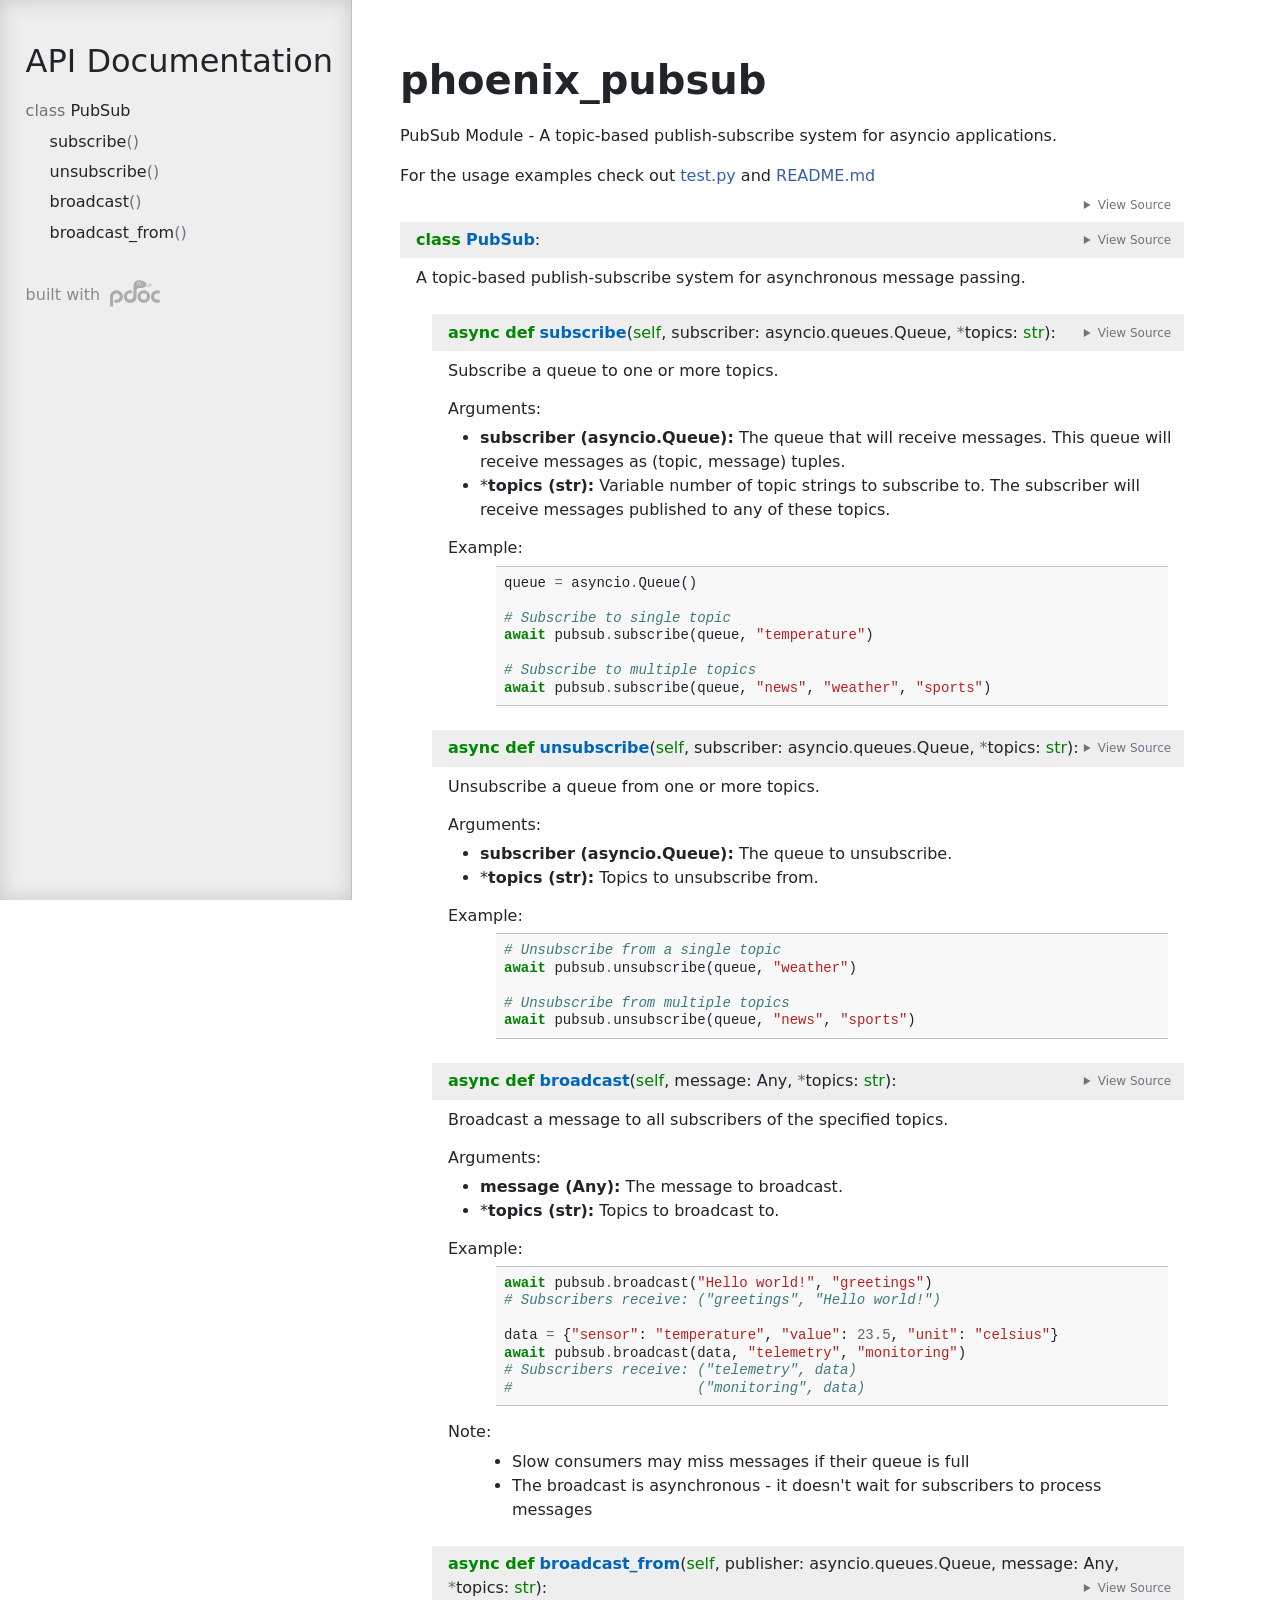
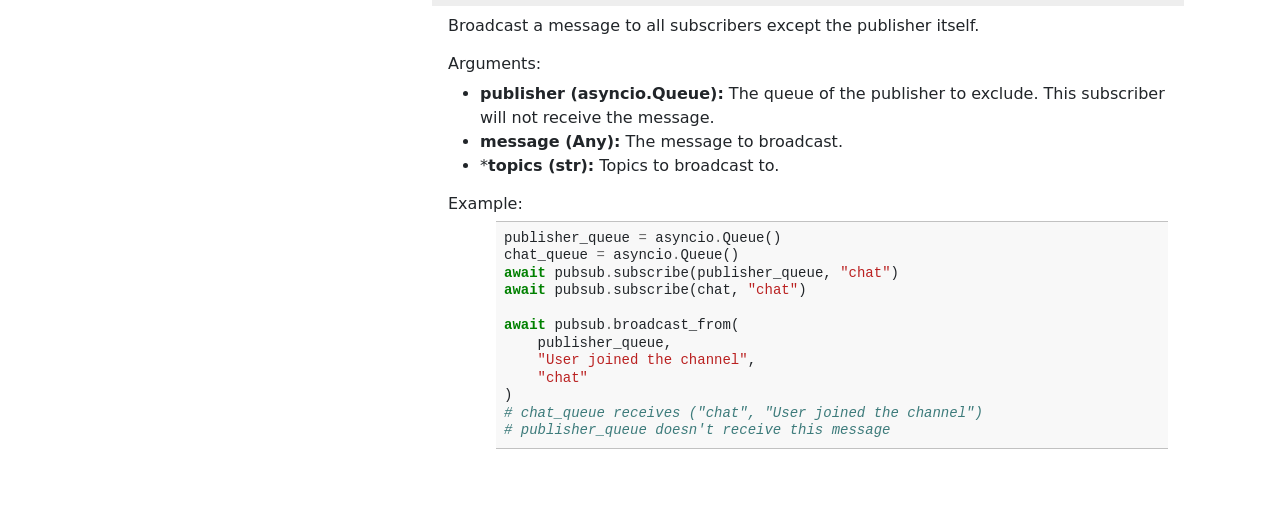
==== commit 51d3d0ea: "move package title docs to __init__" ====
--- a/docs/phoenix_pubsub.html
+++ b/docs/phoenix_pubsub.html
@@ -57,14 +57,24 @@
                     <h1 class="modulename">
 phoenix_pubsub    </h1>
 
-                
+                        <div class="docstring"><p>PubSub Module - A topic-based publish-subscribe system for asyncio applications.</p>
+
+<p>For the usage examples check out <a href="https://github.com/0riginaln0/phoenix-pubsub/blob/main/src/phoenix_pubsub/test.py">test.py</a> and <a href="https://github.com/0riginaln0/phoenix-pubsub/blob/main/README.md">README.md</a></p>
+</div>
+
                         <input id="mod-phoenix_pubsub-view-source" class="view-source-toggle-state" type="checkbox" aria-hidden="true" tabindex="-1">
 
                         <label class="view-source-button" for="mod-phoenix_pubsub-view-source"><span>View Source</span></label>
 
-                        <div class="pdoc-code codehilite"><pre><span></span><span id="L-1"><a href="#L-1"><span class="linenos">1</span></a><span class="kn">from</span><span class="w"> </span><span class="nn">.phoenix_pubsub</span><span class="w"> </span><span class="kn">import</span> <span class="n">PubSub</span>
-</span><span id="L-2"><a href="#L-2"><span class="linenos">2</span></a>
-</span><span id="L-3"><a href="#L-3"><span class="linenos">3</span></a><span class="n">__all__</span> <span class="o">=</span> <span class="p">[</span><span class="n">PubSub</span><span class="p">]</span>
+                        <div class="pdoc-code codehilite"><pre><span></span><span id="L-1"><a href="#L-1"><span class="linenos">1</span></a><span class="sd">&quot;&quot;&quot;</span>
+</span><span id="L-2"><a href="#L-2"><span class="linenos">2</span></a><span class="sd">PubSub Module - A topic-based publish-subscribe system for asyncio applications.</span>
+</span><span id="L-3"><a href="#L-3"><span class="linenos">3</span></a>
+</span><span id="L-4"><a href="#L-4"><span class="linenos">4</span></a><span class="sd">For the usage examples check out [test.py](https://github.com/0riginaln0/phoenix-pubsub/blob/main/src/phoenix_pubsub/test.py) and [README.md](https://github.com/0riginaln0/phoenix-pubsub/blob/main/README.md)</span>
+</span><span id="L-5"><a href="#L-5"><span class="linenos">5</span></a><span class="sd">&quot;&quot;&quot;</span>
+</span><span id="L-6"><a href="#L-6"><span class="linenos">6</span></a>
+</span><span id="L-7"><a href="#L-7"><span class="linenos">7</span></a><span class="kn">from</span><span class="w"> </span><span class="nn">.phoenix_pubsub</span><span class="w"> </span><span class="kn">import</span> <span class="n">PubSub</span>
+</span><span id="L-8"><a href="#L-8"><span class="linenos">8</span></a>
+</span><span id="L-9"><a href="#L-9"><span class="linenos">9</span></a><span class="n">__all__</span> <span class="o">=</span> <span class="p">[</span><span class="n">PubSub</span><span class="p">]</span>
 </span></pre></div>
 
 
@@ -80,148 +90,148 @@
 
     </div>
     <a class="headerlink" href="#PubSub"></a>
-            <div class="pdoc-code codehilite"><pre><span></span><span id="PubSub-17"><a href="#PubSub-17"><span class="linenos"> 17</span></a><span class="k">class</span><span class="w"> </span><span class="nc">PubSub</span><span class="p">:</span>
-</span><span id="PubSub-18"><a href="#PubSub-18"><span class="linenos"> 18</span></a><span class="w">    </span><span class="sd">&quot;&quot;&quot;</span>
-</span><span id="PubSub-19"><a href="#PubSub-19"><span class="linenos"> 19</span></a><span class="sd">    A topic-based publish-subscribe system for asynchronous message passing.</span>
-</span><span id="PubSub-20"><a href="#PubSub-20"><span class="linenos"> 20</span></a><span class="sd">    &quot;&quot;&quot;</span>
+            <div class="pdoc-code codehilite"><pre><span></span><span id="PubSub-11"><a href="#PubSub-11"><span class="linenos"> 11</span></a><span class="k">class</span><span class="w"> </span><span class="nc">PubSub</span><span class="p">:</span>
+</span><span id="PubSub-12"><a href="#PubSub-12"><span class="linenos"> 12</span></a><span class="w">    </span><span class="sd">&quot;&quot;&quot;</span>
+</span><span id="PubSub-13"><a href="#PubSub-13"><span class="linenos"> 13</span></a><span class="sd">    A topic-based publish-subscribe system for asynchronous message passing.</span>
+</span><span id="PubSub-14"><a href="#PubSub-14"><span class="linenos"> 14</span></a><span class="sd">    &quot;&quot;&quot;</span>
+</span><span id="PubSub-15"><a href="#PubSub-15"><span class="linenos"> 15</span></a>
+</span><span id="PubSub-16"><a href="#PubSub-16"><span class="linenos"> 16</span></a>    <span class="k">def</span><span class="w"> </span><span class="fm">__init__</span><span class="p">(</span><span class="bp">self</span><span class="p">):</span>
+</span><span id="PubSub-17"><a href="#PubSub-17"><span class="linenos"> 17</span></a>        <span class="bp">self</span><span class="o">.</span><span class="n">_topics</span><span class="p">:</span> <span class="n">Registry</span> <span class="o">=</span> <span class="n">defaultdict</span><span class="p">(</span><span class="nb">set</span><span class="p">)</span>
+</span><span id="PubSub-18"><a href="#PubSub-18"><span class="linenos"> 18</span></a>        <span class="s2">&quot;Dictionary mapping topics to sets of subscriber queues&quot;</span>
+</span><span id="PubSub-19"><a href="#PubSub-19"><span class="linenos"> 19</span></a>        <span class="bp">self</span><span class="o">.</span><span class="n">_lock</span> <span class="o">=</span> <span class="n">asyncio</span><span class="o">.</span><span class="n">Lock</span><span class="p">()</span>
+</span><span id="PubSub-20"><a href="#PubSub-20"><span class="linenos"> 20</span></a>        <span class="s2">&quot;Lock for thread-safe operations on the registry&quot;</span>
 </span><span id="PubSub-21"><a href="#PubSub-21"><span class="linenos"> 21</span></a>
-</span><span id="PubSub-22"><a href="#PubSub-22"><span class="linenos"> 22</span></a>    <span class="k">def</span><span class="w"> </span><span class="fm">__init__</span><span class="p">(</span><span class="bp">self</span><span class="p">):</span>
-</span><span id="PubSub-23"><a href="#PubSub-23"><span class="linenos"> 23</span></a>        <span class="bp">self</span><span class="o">.</span><span class="n">_topics</span><span class="p">:</span> <span class="n">Registry</span> <span class="o">=</span> <span class="n">defaultdict</span><span class="p">(</span><span class="nb">set</span><span class="p">)</span>
-</span><span id="PubSub-24"><a href="#PubSub-24"><span class="linenos"> 24</span></a>        <span class="s2">&quot;Dictionary mapping topics to sets of subscriber queues&quot;</span>
-</span><span id="PubSub-25"><a href="#PubSub-25"><span class="linenos"> 25</span></a>        <span class="bp">self</span><span class="o">.</span><span class="n">_lock</span> <span class="o">=</span> <span class="n">asyncio</span><span class="o">.</span><span class="n">Lock</span><span class="p">()</span>
-</span><span id="PubSub-26"><a href="#PubSub-26"><span class="linenos"> 26</span></a>        <span class="s2">&quot;Lock for thread-safe operations on the registry&quot;</span>
-</span><span id="PubSub-27"><a href="#PubSub-27"><span class="linenos"> 27</span></a>
-</span><span id="PubSub-28"><a href="#PubSub-28"><span class="linenos"> 28</span></a>    <span class="k">async</span> <span class="k">def</span><span class="w"> </span><span class="nf">subscribe</span><span class="p">(</span><span class="bp">self</span><span class="p">,</span> <span class="n">subscriber</span><span class="p">:</span> <span class="n">asyncio</span><span class="o">.</span><span class="n">Queue</span><span class="p">,</span> <span class="o">*</span><span class="n">topics</span><span class="p">:</span> <span class="nb">str</span><span class="p">):</span>
-</span><span id="PubSub-29"><a href="#PubSub-29"><span class="linenos"> 29</span></a><span class="w">        </span><span class="sd">&quot;&quot;&quot;</span>
-</span><span id="PubSub-30"><a href="#PubSub-30"><span class="linenos"> 30</span></a><span class="sd">        Subscribe a queue to one or more topics.</span>
+</span><span id="PubSub-22"><a href="#PubSub-22"><span class="linenos"> 22</span></a>    <span class="k">async</span> <span class="k">def</span><span class="w"> </span><span class="nf">subscribe</span><span class="p">(</span><span class="bp">self</span><span class="p">,</span> <span class="n">subscriber</span><span class="p">:</span> <span class="n">asyncio</span><span class="o">.</span><span class="n">Queue</span><span class="p">,</span> <span class="o">*</span><span class="n">topics</span><span class="p">:</span> <span class="nb">str</span><span class="p">):</span>
+</span><span id="PubSub-23"><a href="#PubSub-23"><span class="linenos"> 23</span></a><span class="w">        </span><span class="sd">&quot;&quot;&quot;</span>
+</span><span id="PubSub-24"><a href="#PubSub-24"><span class="linenos"> 24</span></a><span class="sd">        Subscribe a queue to one or more topics.</span>
+</span><span id="PubSub-25"><a href="#PubSub-25"><span class="linenos"> 25</span></a>
+</span><span id="PubSub-26"><a href="#PubSub-26"><span class="linenos"> 26</span></a><span class="sd">        Args:</span>
+</span><span id="PubSub-27"><a href="#PubSub-27"><span class="linenos"> 27</span></a><span class="sd">            subscriber (asyncio.Queue): The queue that will receive messages.</span>
+</span><span id="PubSub-28"><a href="#PubSub-28"><span class="linenos"> 28</span></a><span class="sd">                This queue will receive messages as (topic, message) tuples.</span>
+</span><span id="PubSub-29"><a href="#PubSub-29"><span class="linenos"> 29</span></a><span class="sd">            *topics (str): Variable number of topic strings to subscribe to.</span>
+</span><span id="PubSub-30"><a href="#PubSub-30"><span class="linenos"> 30</span></a><span class="sd">                The subscriber will receive messages published to any of these topics.</span>
 </span><span id="PubSub-31"><a href="#PubSub-31"><span class="linenos"> 31</span></a>
-</span><span id="PubSub-32"><a href="#PubSub-32"><span class="linenos"> 32</span></a><span class="sd">        Args:</span>
-</span><span id="PubSub-33"><a href="#PubSub-33"><span class="linenos"> 33</span></a><span class="sd">            subscriber (asyncio.Queue): The queue that will receive messages.</span>
-</span><span id="PubSub-34"><a href="#PubSub-34"><span class="linenos"> 34</span></a><span class="sd">                This queue will receive messages as (topic, message) tuples.</span>
-</span><span id="PubSub-35"><a href="#PubSub-35"><span class="linenos"> 35</span></a><span class="sd">            *topics (str): Variable number of topic strings to subscribe to.</span>
-</span><span id="PubSub-36"><a href="#PubSub-36"><span class="linenos"> 36</span></a><span class="sd">                The subscriber will receive messages published to any of these topics.</span>
-</span><span id="PubSub-37"><a href="#PubSub-37"><span class="linenos"> 37</span></a>
-</span><span id="PubSub-38"><a href="#PubSub-38"><span class="linenos"> 38</span></a><span class="sd">        Example:</span>
-</span><span id="PubSub-39"><a href="#PubSub-39"><span class="linenos"> 39</span></a><span class="sd">            ```python</span>
-</span><span id="PubSub-40"><a href="#PubSub-40"><span class="linenos"> 40</span></a><span class="sd">            queue = asyncio.Queue()</span>
-</span><span id="PubSub-41"><a href="#PubSub-41"><span class="linenos"> 41</span></a>
-</span><span id="PubSub-42"><a href="#PubSub-42"><span class="linenos"> 42</span></a><span class="sd">            # Subscribe to single topic</span>
-</span><span id="PubSub-43"><a href="#PubSub-43"><span class="linenos"> 43</span></a><span class="sd">            await pubsub.subscribe(queue, &quot;temperature&quot;)</span>
-</span><span id="PubSub-44"><a href="#PubSub-44"><span class="linenos"> 44</span></a>
-</span><span id="PubSub-45"><a href="#PubSub-45"><span class="linenos"> 45</span></a><span class="sd">            # Subscribe to multiple topics</span>
-</span><span id="PubSub-46"><a href="#PubSub-46"><span class="linenos"> 46</span></a><span class="sd">            await pubsub.subscribe(queue, &quot;news&quot;, &quot;weather&quot;, &quot;sports&quot;)</span>
-</span><span id="PubSub-47"><a href="#PubSub-47"><span class="linenos"> 47</span></a><span class="sd">            ```</span>
-</span><span id="PubSub-48"><a href="#PubSub-48"><span class="linenos"> 48</span></a><span class="sd">        &quot;&quot;&quot;</span>
-</span><span id="PubSub-49"><a href="#PubSub-49"><span class="linenos"> 49</span></a>        <span class="k">async</span> <span class="k">with</span> <span class="bp">self</span><span class="o">.</span><span class="n">_lock</span><span class="p">:</span>
-</span><span id="PubSub-50"><a href="#PubSub-50"><span class="linenos"> 50</span></a>            <span class="k">for</span> <span class="n">topic</span> <span class="ow">in</span> <span class="n">topics</span><span class="p">:</span>
-</span><span id="PubSub-51"><a href="#PubSub-51"><span class="linenos"> 51</span></a>                <span class="bp">self</span><span class="o">.</span><span class="n">_topics</span><span class="p">[</span><span class="n">topic</span><span class="p">]</span><span class="o">.</span><span class="n">add</span><span class="p">(</span><span class="n">subscriber</span><span class="p">)</span>
-</span><span id="PubSub-52"><a href="#PubSub-52"><span class="linenos"> 52</span></a>
-</span><span id="PubSub-53"><a href="#PubSub-53"><span class="linenos"> 53</span></a>    <span class="k">async</span> <span class="k">def</span><span class="w"> </span><span class="nf">unsubscribe</span><span class="p">(</span><span class="bp">self</span><span class="p">,</span> <span class="n">subscriber</span><span class="p">:</span> <span class="n">asyncio</span><span class="o">.</span><span class="n">Queue</span><span class="p">,</span> <span class="o">*</span><span class="n">topics</span><span class="p">:</span> <span class="nb">str</span><span class="p">):</span>
-</span><span id="PubSub-54"><a href="#PubSub-54"><span class="linenos"> 54</span></a><span class="w">        </span><span class="sd">&quot;&quot;&quot;</span>
-</span><span id="PubSub-55"><a href="#PubSub-55"><span class="linenos"> 55</span></a><span class="sd">        Unsubscribe a queue from one or more topics.</span>
-</span><span id="PubSub-56"><a href="#PubSub-56"><span class="linenos"> 56</span></a>
-</span><span id="PubSub-57"><a href="#PubSub-57"><span class="linenos"> 57</span></a><span class="sd">        Args:</span>
-</span><span id="PubSub-58"><a href="#PubSub-58"><span class="linenos"> 58</span></a><span class="sd">            subscriber (asyncio.Queue): The queue to unsubscribe.</span>
-</span><span id="PubSub-59"><a href="#PubSub-59"><span class="linenos"> 59</span></a><span class="sd">            *topics (str): Topics to unsubscribe from.</span>
-</span><span id="PubSub-60"><a href="#PubSub-60"><span class="linenos"> 60</span></a>
-</span><span id="PubSub-61"><a href="#PubSub-61"><span class="linenos"> 61</span></a><span class="sd">        Example:</span>
-</span><span id="PubSub-62"><a href="#PubSub-62"><span class="linenos"> 62</span></a><span class="sd">            ```python</span>
-</span><span id="PubSub-63"><a href="#PubSub-63"><span class="linenos"> 63</span></a><span class="sd">            # Unsubscribe from a single topic</span>
-</span><span id="PubSub-64"><a href="#PubSub-64"><span class="linenos"> 64</span></a><span class="sd">            await pubsub.unsubscribe(queue, &quot;weather&quot;)</span>
-</span><span id="PubSub-65"><a href="#PubSub-65"><span class="linenos"> 65</span></a>
-</span><span id="PubSub-66"><a href="#PubSub-66"><span class="linenos"> 66</span></a><span class="sd">            # Unsubscribe from multiple topics</span>
-</span><span id="PubSub-67"><a href="#PubSub-67"><span class="linenos"> 67</span></a><span class="sd">            await pubsub.unsubscribe(queue, &quot;news&quot;, &quot;sports&quot;)</span>
-</span><span id="PubSub-68"><a href="#PubSub-68"><span class="linenos"> 68</span></a><span class="sd">            ```</span>
-</span><span id="PubSub-69"><a href="#PubSub-69"><span class="linenos"> 69</span></a><span class="sd">        &quot;&quot;&quot;</span>
-</span><span id="PubSub-70"><a href="#PubSub-70"><span class="linenos"> 70</span></a>        <span class="k">async</span> <span class="k">with</span> <span class="bp">self</span><span class="o">.</span><span class="n">_lock</span><span class="p">:</span>
-</span><span id="PubSub-71"><a href="#PubSub-71"><span class="linenos"> 71</span></a>            <span class="k">for</span> <span class="n">topic</span> <span class="ow">in</span> <span class="n">topics</span><span class="p">:</span>
-</span><span id="PubSub-72"><a href="#PubSub-72"><span class="linenos"> 72</span></a>                <span class="n">subscribers</span> <span class="o">=</span> <span class="bp">self</span><span class="o">.</span><span class="n">_topics</span><span class="o">.</span><span class="n">get</span><span class="p">(</span><span class="n">topic</span><span class="p">)</span>
-</span><span id="PubSub-73"><a href="#PubSub-73"><span class="linenos"> 73</span></a>                <span class="k">if</span> <span class="n">subscribers</span> <span class="ow">is</span> <span class="ow">not</span> <span class="kc">None</span><span class="p">:</span>
-</span><span id="PubSub-74"><a href="#PubSub-74"><span class="linenos"> 74</span></a>                    <span class="n">subscribers</span><span class="o">.</span><span class="n">discard</span><span class="p">(</span><span class="n">subscriber</span><span class="p">)</span>
-</span><span id="PubSub-75"><a href="#PubSub-75"><span class="linenos"> 75</span></a>                    <span class="k">if</span> <span class="ow">not</span> <span class="n">subscribers</span><span class="p">:</span>
-</span><span id="PubSub-76"><a href="#PubSub-76"><span class="linenos"> 76</span></a>                        <span class="k">del</span> <span class="bp">self</span><span class="o">.</span><span class="n">_topics</span><span class="p">[</span><span class="n">topic</span><span class="p">]</span>
-</span><span id="PubSub-77"><a href="#PubSub-77"><span class="linenos"> 77</span></a>
-</span><span id="PubSub-78"><a href="#PubSub-78"><span class="linenos"> 78</span></a>    <span class="k">async</span> <span class="k">def</span><span class="w"> </span><span class="nf">broadcast</span><span class="p">(</span><span class="bp">self</span><span class="p">,</span> <span class="n">message</span><span class="p">:</span> <span class="n">Any</span><span class="p">,</span> <span class="o">*</span><span class="n">topics</span><span class="p">:</span> <span class="nb">str</span><span class="p">):</span>
-</span><span id="PubSub-79"><a href="#PubSub-79"><span class="linenos"> 79</span></a><span class="w">        </span><span class="sd">&quot;&quot;&quot;</span>
-</span><span id="PubSub-80"><a href="#PubSub-80"><span class="linenos"> 80</span></a><span class="sd">        Broadcast a message to all subscribers of the specified topics.</span>
-</span><span id="PubSub-81"><a href="#PubSub-81"><span class="linenos"> 81</span></a>
-</span><span id="PubSub-82"><a href="#PubSub-82"><span class="linenos"> 82</span></a><span class="sd">        Args:</span>
-</span><span id="PubSub-83"><a href="#PubSub-83"><span class="linenos"> 83</span></a><span class="sd">            message (Any): The message to broadcast.</span>
-</span><span id="PubSub-84"><a href="#PubSub-84"><span class="linenos"> 84</span></a><span class="sd">            *topics (str): Topics to broadcast to.</span>
-</span><span id="PubSub-85"><a href="#PubSub-85"><span class="linenos"> 85</span></a>
-</span><span id="PubSub-86"><a href="#PubSub-86"><span class="linenos"> 86</span></a><span class="sd">        Example:</span>
-</span><span id="PubSub-87"><a href="#PubSub-87"><span class="linenos"> 87</span></a><span class="sd">            ```python</span>
-</span><span id="PubSub-88"><a href="#PubSub-88"><span class="linenos"> 88</span></a><span class="sd">            await pubsub.broadcast(&quot;Hello world!&quot;, &quot;greetings&quot;)</span>
-</span><span id="PubSub-89"><a href="#PubSub-89"><span class="linenos"> 89</span></a><span class="sd">            # Subscribers receive: (&quot;greetings&quot;, &quot;Hello world!&quot;)</span>
+</span><span id="PubSub-32"><a href="#PubSub-32"><span class="linenos"> 32</span></a><span class="sd">        Example:</span>
+</span><span id="PubSub-33"><a href="#PubSub-33"><span class="linenos"> 33</span></a><span class="sd">            ```python</span>
+</span><span id="PubSub-34"><a href="#PubSub-34"><span class="linenos"> 34</span></a><span class="sd">            queue = asyncio.Queue()</span>
+</span><span id="PubSub-35"><a href="#PubSub-35"><span class="linenos"> 35</span></a>
+</span><span id="PubSub-36"><a href="#PubSub-36"><span class="linenos"> 36</span></a><span class="sd">            # Subscribe to single topic</span>
+</span><span id="PubSub-37"><a href="#PubSub-37"><span class="linenos"> 37</span></a><span class="sd">            await pubsub.subscribe(queue, &quot;temperature&quot;)</span>
+</span><span id="PubSub-38"><a href="#PubSub-38"><span class="linenos"> 38</span></a>
+</span><span id="PubSub-39"><a href="#PubSub-39"><span class="linenos"> 39</span></a><span class="sd">            # Subscribe to multiple topics</span>
+</span><span id="PubSub-40"><a href="#PubSub-40"><span class="linenos"> 40</span></a><span class="sd">            await pubsub.subscribe(queue, &quot;news&quot;, &quot;weather&quot;, &quot;sports&quot;)</span>
+</span><span id="PubSub-41"><a href="#PubSub-41"><span class="linenos"> 41</span></a><span class="sd">            ```</span>
+</span><span id="PubSub-42"><a href="#PubSub-42"><span class="linenos"> 42</span></a><span class="sd">        &quot;&quot;&quot;</span>
+</span><span id="PubSub-43"><a href="#PubSub-43"><span class="linenos"> 43</span></a>        <span class="k">async</span> <span class="k">with</span> <span class="bp">self</span><span class="o">.</span><span class="n">_lock</span><span class="p">:</span>
+</span><span id="PubSub-44"><a href="#PubSub-44"><span class="linenos"> 44</span></a>            <span class="k">for</span> <span class="n">topic</span> <span class="ow">in</span> <span class="n">topics</span><span class="p">:</span>
+</span><span id="PubSub-45"><a href="#PubSub-45"><span class="linenos"> 45</span></a>                <span class="bp">self</span><span class="o">.</span><span class="n">_topics</span><span class="p">[</span><span class="n">topic</span><span class="p">]</span><span class="o">.</span><span class="n">add</span><span class="p">(</span><span class="n">subscriber</span><span class="p">)</span>
+</span><span id="PubSub-46"><a href="#PubSub-46"><span class="linenos"> 46</span></a>
+</span><span id="PubSub-47"><a href="#PubSub-47"><span class="linenos"> 47</span></a>    <span class="k">async</span> <span class="k">def</span><span class="w"> </span><span class="nf">unsubscribe</span><span class="p">(</span><span class="bp">self</span><span class="p">,</span> <span class="n">subscriber</span><span class="p">:</span> <span class="n">asyncio</span><span class="o">.</span><span class="n">Queue</span><span class="p">,</span> <span class="o">*</span><span class="n">topics</span><span class="p">:</span> <span class="nb">str</span><span class="p">):</span>
+</span><span id="PubSub-48"><a href="#PubSub-48"><span class="linenos"> 48</span></a><span class="w">        </span><span class="sd">&quot;&quot;&quot;</span>
+</span><span id="PubSub-49"><a href="#PubSub-49"><span class="linenos"> 49</span></a><span class="sd">        Unsubscribe a queue from one or more topics.</span>
+</span><span id="PubSub-50"><a href="#PubSub-50"><span class="linenos"> 50</span></a>
+</span><span id="PubSub-51"><a href="#PubSub-51"><span class="linenos"> 51</span></a><span class="sd">        Args:</span>
+</span><span id="PubSub-52"><a href="#PubSub-52"><span class="linenos"> 52</span></a><span class="sd">            subscriber (asyncio.Queue): The queue to unsubscribe.</span>
+</span><span id="PubSub-53"><a href="#PubSub-53"><span class="linenos"> 53</span></a><span class="sd">            *topics (str): Topics to unsubscribe from.</span>
+</span><span id="PubSub-54"><a href="#PubSub-54"><span class="linenos"> 54</span></a>
+</span><span id="PubSub-55"><a href="#PubSub-55"><span class="linenos"> 55</span></a><span class="sd">        Example:</span>
+</span><span id="PubSub-56"><a href="#PubSub-56"><span class="linenos"> 56</span></a><span class="sd">            ```python</span>
+</span><span id="PubSub-57"><a href="#PubSub-57"><span class="linenos"> 57</span></a><span class="sd">            # Unsubscribe from a single topic</span>
+</span><span id="PubSub-58"><a href="#PubSub-58"><span class="linenos"> 58</span></a><span class="sd">            await pubsub.unsubscribe(queue, &quot;weather&quot;)</span>
+</span><span id="PubSub-59"><a href="#PubSub-59"><span class="linenos"> 59</span></a>
+</span><span id="PubSub-60"><a href="#PubSub-60"><span class="linenos"> 60</span></a><span class="sd">            # Unsubscribe from multiple topics</span>
+</span><span id="PubSub-61"><a href="#PubSub-61"><span class="linenos"> 61</span></a><span class="sd">            await pubsub.unsubscribe(queue, &quot;news&quot;, &quot;sports&quot;)</span>
+</span><span id="PubSub-62"><a href="#PubSub-62"><span class="linenos"> 62</span></a><span class="sd">            ```</span>
+</span><span id="PubSub-63"><a href="#PubSub-63"><span class="linenos"> 63</span></a><span class="sd">        &quot;&quot;&quot;</span>
+</span><span id="PubSub-64"><a href="#PubSub-64"><span class="linenos"> 64</span></a>        <span class="k">async</span> <span class="k">with</span> <span class="bp">self</span><span class="o">.</span><span class="n">_lock</span><span class="p">:</span>
+</span><span id="PubSub-65"><a href="#PubSub-65"><span class="linenos"> 65</span></a>            <span class="k">for</span> <span class="n">topic</span> <span class="ow">in</span> <span class="n">topics</span><span class="p">:</span>
+</span><span id="PubSub-66"><a href="#PubSub-66"><span class="linenos"> 66</span></a>                <span class="n">subscribers</span> <span class="o">=</span> <span class="bp">self</span><span class="o">.</span><span class="n">_topics</span><span class="o">.</span><span class="n">get</span><span class="p">(</span><span class="n">topic</span><span class="p">)</span>
+</span><span id="PubSub-67"><a href="#PubSub-67"><span class="linenos"> 67</span></a>                <span class="k">if</span> <span class="n">subscribers</span> <span class="ow">is</span> <span class="ow">not</span> <span class="kc">None</span><span class="p">:</span>
+</span><span id="PubSub-68"><a href="#PubSub-68"><span class="linenos"> 68</span></a>                    <span class="n">subscribers</span><span class="o">.</span><span class="n">discard</span><span class="p">(</span><span class="n">subscriber</span><span class="p">)</span>
+</span><span id="PubSub-69"><a href="#PubSub-69"><span class="linenos"> 69</span></a>                    <span class="k">if</span> <span class="ow">not</span> <span class="n">subscribers</span><span class="p">:</span>
+</span><span id="PubSub-70"><a href="#PubSub-70"><span class="linenos"> 70</span></a>                        <span class="k">del</span> <span class="bp">self</span><span class="o">.</span><span class="n">_topics</span><span class="p">[</span><span class="n">topic</span><span class="p">]</span>
+</span><span id="PubSub-71"><a href="#PubSub-71"><span class="linenos"> 71</span></a>
+</span><span id="PubSub-72"><a href="#PubSub-72"><span class="linenos"> 72</span></a>    <span class="k">async</span> <span class="k">def</span><span class="w"> </span><span class="nf">broadcast</span><span class="p">(</span><span class="bp">self</span><span class="p">,</span> <span class="n">message</span><span class="p">:</span> <span class="n">Any</span><span class="p">,</span> <span class="o">*</span><span class="n">topics</span><span class="p">:</span> <span class="nb">str</span><span class="p">):</span>
+</span><span id="PubSub-73"><a href="#PubSub-73"><span class="linenos"> 73</span></a><span class="w">        </span><span class="sd">&quot;&quot;&quot;</span>
+</span><span id="PubSub-74"><a href="#PubSub-74"><span class="linenos"> 74</span></a><span class="sd">        Broadcast a message to all subscribers of the specified topics.</span>
+</span><span id="PubSub-75"><a href="#PubSub-75"><span class="linenos"> 75</span></a>
+</span><span id="PubSub-76"><a href="#PubSub-76"><span class="linenos"> 76</span></a><span class="sd">        Args:</span>
+</span><span id="PubSub-77"><a href="#PubSub-77"><span class="linenos"> 77</span></a><span class="sd">            message (Any): The message to broadcast.</span>
+</span><span id="PubSub-78"><a href="#PubSub-78"><span class="linenos"> 78</span></a><span class="sd">            *topics (str): Topics to broadcast to.</span>
+</span><span id="PubSub-79"><a href="#PubSub-79"><span class="linenos"> 79</span></a>
+</span><span id="PubSub-80"><a href="#PubSub-80"><span class="linenos"> 80</span></a><span class="sd">        Example:</span>
+</span><span id="PubSub-81"><a href="#PubSub-81"><span class="linenos"> 81</span></a><span class="sd">            ```python</span>
+</span><span id="PubSub-82"><a href="#PubSub-82"><span class="linenos"> 82</span></a><span class="sd">            await pubsub.broadcast(&quot;Hello world!&quot;, &quot;greetings&quot;)</span>
+</span><span id="PubSub-83"><a href="#PubSub-83"><span class="linenos"> 83</span></a><span class="sd">            # Subscribers receive: (&quot;greetings&quot;, &quot;Hello world!&quot;)</span>
+</span><span id="PubSub-84"><a href="#PubSub-84"><span class="linenos"> 84</span></a>
+</span><span id="PubSub-85"><a href="#PubSub-85"><span class="linenos"> 85</span></a><span class="sd">            data = {&quot;sensor&quot;: &quot;temperature&quot;, &quot;value&quot;: 23.5, &quot;unit&quot;: &quot;celsius&quot;}</span>
+</span><span id="PubSub-86"><a href="#PubSub-86"><span class="linenos"> 86</span></a><span class="sd">            await pubsub.broadcast(data, &quot;telemetry&quot;, &quot;monitoring&quot;)</span>
+</span><span id="PubSub-87"><a href="#PubSub-87"><span class="linenos"> 87</span></a><span class="sd">            # Subscribers receive: (&quot;telemetry&quot;, data)</span>
+</span><span id="PubSub-88"><a href="#PubSub-88"><span class="linenos"> 88</span></a><span class="sd">            #                      (&quot;monitoring&quot;, data)</span>
+</span><span id="PubSub-89"><a href="#PubSub-89"><span class="linenos"> 89</span></a><span class="sd">            ```</span>
 </span><span id="PubSub-90"><a href="#PubSub-90"><span class="linenos"> 90</span></a>
-</span><span id="PubSub-91"><a href="#PubSub-91"><span class="linenos"> 91</span></a><span class="sd">            data = {&quot;sensor&quot;: &quot;temperature&quot;, &quot;value&quot;: 23.5, &quot;unit&quot;: &quot;celsius&quot;}</span>
-</span><span id="PubSub-92"><a href="#PubSub-92"><span class="linenos"> 92</span></a><span class="sd">            await pubsub.broadcast(data, &quot;telemetry&quot;, &quot;monitoring&quot;)</span>
-</span><span id="PubSub-93"><a href="#PubSub-93"><span class="linenos"> 93</span></a><span class="sd">            # Subscribers receive: (&quot;telemetry&quot;, data)</span>
-</span><span id="PubSub-94"><a href="#PubSub-94"><span class="linenos"> 94</span></a><span class="sd">            #                      (&quot;monitoring&quot;, data)</span>
-</span><span id="PubSub-95"><a href="#PubSub-95"><span class="linenos"> 95</span></a><span class="sd">            ```</span>
-</span><span id="PubSub-96"><a href="#PubSub-96"><span class="linenos"> 96</span></a>
-</span><span id="PubSub-97"><a href="#PubSub-97"><span class="linenos"> 97</span></a><span class="sd">        Note:</span>
-</span><span id="PubSub-98"><a href="#PubSub-98"><span class="linenos"> 98</span></a><span class="sd">            - Slow consumers may miss messages if their queue is full</span>
-</span><span id="PubSub-99"><a href="#PubSub-99"><span class="linenos"> 99</span></a><span class="sd">            - The broadcast is asynchronous - it doesn&#39;t wait for subscribers to process messages</span>
-</span><span id="PubSub-100"><a href="#PubSub-100"><span class="linenos">100</span></a><span class="sd">        &quot;&quot;&quot;</span>
-</span><span id="PubSub-101"><a href="#PubSub-101"><span class="linenos">101</span></a>        <span class="n">topic_subscribers</span> <span class="o">=</span> <span class="p">[]</span>
-</span><span id="PubSub-102"><a href="#PubSub-102"><span class="linenos">102</span></a>        <span class="k">async</span> <span class="k">with</span> <span class="bp">self</span><span class="o">.</span><span class="n">_lock</span><span class="p">:</span>
-</span><span id="PubSub-103"><a href="#PubSub-103"><span class="linenos">103</span></a>            <span class="k">for</span> <span class="n">topic</span> <span class="ow">in</span> <span class="n">topics</span><span class="p">:</span>
-</span><span id="PubSub-104"><a href="#PubSub-104"><span class="linenos">104</span></a>                <span class="n">subscribers</span> <span class="o">=</span> <span class="nb">list</span><span class="p">(</span><span class="bp">self</span><span class="o">.</span><span class="n">_topics</span><span class="o">.</span><span class="n">get</span><span class="p">(</span><span class="n">topic</span><span class="p">,</span> <span class="nb">set</span><span class="p">()))</span>
-</span><span id="PubSub-105"><a href="#PubSub-105"><span class="linenos">105</span></a>                <span class="k">if</span> <span class="n">subscribers</span><span class="p">:</span>
-</span><span id="PubSub-106"><a href="#PubSub-106"><span class="linenos">106</span></a>                    <span class="n">topic_subscribers</span><span class="o">.</span><span class="n">append</span><span class="p">((</span><span class="n">topic</span><span class="p">,</span> <span class="n">subscribers</span><span class="p">))</span>
-</span><span id="PubSub-107"><a href="#PubSub-107"><span class="linenos">107</span></a>
-</span><span id="PubSub-108"><a href="#PubSub-108"><span class="linenos">108</span></a>        <span class="k">for</span> <span class="n">topic</span><span class="p">,</span> <span class="n">subscribers</span> <span class="ow">in</span> <span class="n">topic_subscribers</span><span class="p">:</span>
-</span><span id="PubSub-109"><a href="#PubSub-109"><span class="linenos">109</span></a>            <span class="k">for</span> <span class="n">subscriber</span> <span class="ow">in</span> <span class="n">subscribers</span><span class="p">:</span>
-</span><span id="PubSub-110"><a href="#PubSub-110"><span class="linenos">110</span></a>                <span class="bp">self</span><span class="o">.</span><span class="n">_try_put_message</span><span class="p">(</span><span class="n">subscriber</span><span class="p">,</span> <span class="n">topic</span><span class="p">,</span> <span class="n">message</span><span class="p">)</span>
+</span><span id="PubSub-91"><a href="#PubSub-91"><span class="linenos"> 91</span></a><span class="sd">        Note:</span>
+</span><span id="PubSub-92"><a href="#PubSub-92"><span class="linenos"> 92</span></a><span class="sd">            - Slow consumers may miss messages if their queue is full</span>
+</span><span id="PubSub-93"><a href="#PubSub-93"><span class="linenos"> 93</span></a><span class="sd">            - The broadcast is asynchronous - it doesn&#39;t wait for subscribers to process messages</span>
+</span><span id="PubSub-94"><a href="#PubSub-94"><span class="linenos"> 94</span></a><span class="sd">        &quot;&quot;&quot;</span>
+</span><span id="PubSub-95"><a href="#PubSub-95"><span class="linenos"> 95</span></a>        <span class="n">topic_subscribers</span> <span class="o">=</span> <span class="p">[]</span>
+</span><span id="PubSub-96"><a href="#PubSub-96"><span class="linenos"> 96</span></a>        <span class="k">async</span> <span class="k">with</span> <span class="bp">self</span><span class="o">.</span><span class="n">_lock</span><span class="p">:</span>
+</span><span id="PubSub-97"><a href="#PubSub-97"><span class="linenos"> 97</span></a>            <span class="k">for</span> <span class="n">topic</span> <span class="ow">in</span> <span class="n">topics</span><span class="p">:</span>
+</span><span id="PubSub-98"><a href="#PubSub-98"><span class="linenos"> 98</span></a>                <span class="n">subscribers</span> <span class="o">=</span> <span class="nb">list</span><span class="p">(</span><span class="bp">self</span><span class="o">.</span><span class="n">_topics</span><span class="o">.</span><span class="n">get</span><span class="p">(</span><span class="n">topic</span><span class="p">,</span> <span class="nb">set</span><span class="p">()))</span>
+</span><span id="PubSub-99"><a href="#PubSub-99"><span class="linenos"> 99</span></a>                <span class="k">if</span> <span class="n">subscribers</span><span class="p">:</span>
+</span><span id="PubSub-100"><a href="#PubSub-100"><span class="linenos">100</span></a>                    <span class="n">topic_subscribers</span><span class="o">.</span><span class="n">append</span><span class="p">((</span><span class="n">topic</span><span class="p">,</span> <span class="n">subscribers</span><span class="p">))</span>
+</span><span id="PubSub-101"><a href="#PubSub-101"><span class="linenos">101</span></a>
+</span><span id="PubSub-102"><a href="#PubSub-102"><span class="linenos">102</span></a>        <span class="k">for</span> <span class="n">topic</span><span class="p">,</span> <span class="n">subscribers</span> <span class="ow">in</span> <span class="n">topic_subscribers</span><span class="p">:</span>
+</span><span id="PubSub-103"><a href="#PubSub-103"><span class="linenos">103</span></a>            <span class="k">for</span> <span class="n">subscriber</span> <span class="ow">in</span> <span class="n">subscribers</span><span class="p">:</span>
+</span><span id="PubSub-104"><a href="#PubSub-104"><span class="linenos">104</span></a>                <span class="bp">self</span><span class="o">.</span><span class="n">_try_put_message</span><span class="p">(</span><span class="n">subscriber</span><span class="p">,</span> <span class="n">topic</span><span class="p">,</span> <span class="n">message</span><span class="p">)</span>
+</span><span id="PubSub-105"><a href="#PubSub-105"><span class="linenos">105</span></a>
+</span><span id="PubSub-106"><a href="#PubSub-106"><span class="linenos">106</span></a>    <span class="k">async</span> <span class="k">def</span><span class="w"> </span><span class="nf">broadcast_from</span><span class="p">(</span>
+</span><span id="PubSub-107"><a href="#PubSub-107"><span class="linenos">107</span></a>        <span class="bp">self</span><span class="p">,</span> <span class="n">publisher</span><span class="p">:</span> <span class="n">asyncio</span><span class="o">.</span><span class="n">Queue</span><span class="p">,</span> <span class="n">message</span><span class="p">:</span> <span class="n">Any</span><span class="p">,</span> <span class="o">*</span><span class="n">topics</span><span class="p">:</span> <span class="nb">str</span>
+</span><span id="PubSub-108"><a href="#PubSub-108"><span class="linenos">108</span></a>    <span class="p">):</span>
+</span><span id="PubSub-109"><a href="#PubSub-109"><span class="linenos">109</span></a><span class="w">        </span><span class="sd">&quot;&quot;&quot;</span>
+</span><span id="PubSub-110"><a href="#PubSub-110"><span class="linenos">110</span></a><span class="sd">        Broadcast a message to all subscribers except the publisher itself.</span>
 </span><span id="PubSub-111"><a href="#PubSub-111"><span class="linenos">111</span></a>
-</span><span id="PubSub-112"><a href="#PubSub-112"><span class="linenos">112</span></a>    <span class="k">async</span> <span class="k">def</span><span class="w"> </span><span class="nf">broadcast_from</span><span class="p">(</span>
-</span><span id="PubSub-113"><a href="#PubSub-113"><span class="linenos">113</span></a>        <span class="bp">self</span><span class="p">,</span> <span class="n">publisher</span><span class="p">:</span> <span class="n">asyncio</span><span class="o">.</span><span class="n">Queue</span><span class="p">,</span> <span class="n">message</span><span class="p">:</span> <span class="n">Any</span><span class="p">,</span> <span class="o">*</span><span class="n">topics</span><span class="p">:</span> <span class="nb">str</span>
-</span><span id="PubSub-114"><a href="#PubSub-114"><span class="linenos">114</span></a>    <span class="p">):</span>
-</span><span id="PubSub-115"><a href="#PubSub-115"><span class="linenos">115</span></a><span class="w">        </span><span class="sd">&quot;&quot;&quot;</span>
-</span><span id="PubSub-116"><a href="#PubSub-116"><span class="linenos">116</span></a><span class="sd">        Broadcast a message to all subscribers except the publisher itself.</span>
+</span><span id="PubSub-112"><a href="#PubSub-112"><span class="linenos">112</span></a><span class="sd">        Args:</span>
+</span><span id="PubSub-113"><a href="#PubSub-113"><span class="linenos">113</span></a><span class="sd">            publisher (asyncio.Queue): The queue of the publisher to exclude.</span>
+</span><span id="PubSub-114"><a href="#PubSub-114"><span class="linenos">114</span></a><span class="sd">                This subscriber will not receive the message.</span>
+</span><span id="PubSub-115"><a href="#PubSub-115"><span class="linenos">115</span></a><span class="sd">            message (Any): The message to broadcast.</span>
+</span><span id="PubSub-116"><a href="#PubSub-116"><span class="linenos">116</span></a><span class="sd">            *topics (str): Topics to broadcast to.</span>
 </span><span id="PubSub-117"><a href="#PubSub-117"><span class="linenos">117</span></a>
-</span><span id="PubSub-118"><a href="#PubSub-118"><span class="linenos">118</span></a><span class="sd">        Args:</span>
-</span><span id="PubSub-119"><a href="#PubSub-119"><span class="linenos">119</span></a><span class="sd">            publisher (asyncio.Queue): The queue of the publisher to exclude.</span>
-</span><span id="PubSub-120"><a href="#PubSub-120"><span class="linenos">120</span></a><span class="sd">                This subscriber will not receive the message.</span>
-</span><span id="PubSub-121"><a href="#PubSub-121"><span class="linenos">121</span></a><span class="sd">            message (Any): The message to broadcast.</span>
-</span><span id="PubSub-122"><a href="#PubSub-122"><span class="linenos">122</span></a><span class="sd">            *topics (str): Topics to broadcast to.</span>
-</span><span id="PubSub-123"><a href="#PubSub-123"><span class="linenos">123</span></a>
-</span><span id="PubSub-124"><a href="#PubSub-124"><span class="linenos">124</span></a><span class="sd">        Example:</span>
-</span><span id="PubSub-125"><a href="#PubSub-125"><span class="linenos">125</span></a><span class="sd">            ```python</span>
-</span><span id="PubSub-126"><a href="#PubSub-126"><span class="linenos">126</span></a><span class="sd">            publisher_queue = asyncio.Queue()</span>
-</span><span id="PubSub-127"><a href="#PubSub-127"><span class="linenos">127</span></a><span class="sd">            chat_queue = asyncio.Queue()</span>
-</span><span id="PubSub-128"><a href="#PubSub-128"><span class="linenos">128</span></a><span class="sd">            await pubsub.subscribe(publisher_queue, &quot;chat&quot;)</span>
-</span><span id="PubSub-129"><a href="#PubSub-129"><span class="linenos">129</span></a><span class="sd">            await pubsub.subscribe(chat, &quot;chat&quot;)</span>
-</span><span id="PubSub-130"><a href="#PubSub-130"><span class="linenos">130</span></a>
-</span><span id="PubSub-131"><a href="#PubSub-131"><span class="linenos">131</span></a><span class="sd">            await pubsub.broadcast_from(</span>
-</span><span id="PubSub-132"><a href="#PubSub-132"><span class="linenos">132</span></a><span class="sd">                publisher_queue,</span>
-</span><span id="PubSub-133"><a href="#PubSub-133"><span class="linenos">133</span></a><span class="sd">                &quot;User joined the channel&quot;,</span>
-</span><span id="PubSub-134"><a href="#PubSub-134"><span class="linenos">134</span></a><span class="sd">                &quot;chat&quot;</span>
-</span><span id="PubSub-135"><a href="#PubSub-135"><span class="linenos">135</span></a><span class="sd">            )</span>
-</span><span id="PubSub-136"><a href="#PubSub-136"><span class="linenos">136</span></a><span class="sd">            # chat_queue receives (&quot;chat&quot;, &quot;User joined the channel&quot;)</span>
-</span><span id="PubSub-137"><a href="#PubSub-137"><span class="linenos">137</span></a><span class="sd">            # publisher_queue doesn&#39;t receive this message</span>
-</span><span id="PubSub-138"><a href="#PubSub-138"><span class="linenos">138</span></a><span class="sd">            ```</span>
-</span><span id="PubSub-139"><a href="#PubSub-139"><span class="linenos">139</span></a><span class="sd">        &quot;&quot;&quot;</span>
-</span><span id="PubSub-140"><a href="#PubSub-140"><span class="linenos">140</span></a>        <span class="n">topic_subscribers</span> <span class="o">=</span> <span class="p">[]</span>
-</span><span id="PubSub-141"><a href="#PubSub-141"><span class="linenos">141</span></a>        <span class="k">async</span> <span class="k">with</span> <span class="bp">self</span><span class="o">.</span><span class="n">_lock</span><span class="p">:</span>
-</span><span id="PubSub-142"><a href="#PubSub-142"><span class="linenos">142</span></a>            <span class="k">for</span> <span class="n">topic</span> <span class="ow">in</span> <span class="n">topics</span><span class="p">:</span>
-</span><span id="PubSub-143"><a href="#PubSub-143"><span class="linenos">143</span></a>                <span class="n">subscribers</span> <span class="o">=</span> <span class="p">[</span>
-</span><span id="PubSub-144"><a href="#PubSub-144"><span class="linenos">144</span></a>                    <span class="n">s</span> <span class="k">for</span> <span class="n">s</span> <span class="ow">in</span> <span class="bp">self</span><span class="o">.</span><span class="n">_topics</span><span class="o">.</span><span class="n">get</span><span class="p">(</span><span class="n">topic</span><span class="p">,</span> <span class="nb">set</span><span class="p">())</span> <span class="k">if</span> <span class="n">s</span> <span class="ow">is</span> <span class="ow">not</span> <span class="n">publisher</span>
-</span><span id="PubSub-145"><a href="#PubSub-145"><span class="linenos">145</span></a>                <span class="p">]</span>
-</span><span id="PubSub-146"><a href="#PubSub-146"><span class="linenos">146</span></a>                <span class="k">if</span> <span class="n">subscribers</span><span class="p">:</span>
-</span><span id="PubSub-147"><a href="#PubSub-147"><span class="linenos">147</span></a>                    <span class="n">topic_subscribers</span><span class="o">.</span><span class="n">append</span><span class="p">((</span><span class="n">topic</span><span class="p">,</span> <span class="n">subscribers</span><span class="p">))</span>
-</span><span id="PubSub-148"><a href="#PubSub-148"><span class="linenos">148</span></a>
-</span><span id="PubSub-149"><a href="#PubSub-149"><span class="linenos">149</span></a>        <span class="k">for</span> <span class="n">topic</span><span class="p">,</span> <span class="n">subscribers</span> <span class="ow">in</span> <span class="n">topic_subscribers</span><span class="p">:</span>
-</span><span id="PubSub-150"><a href="#PubSub-150"><span class="linenos">150</span></a>            <span class="k">for</span> <span class="n">subscriber</span> <span class="ow">in</span> <span class="n">subscribers</span><span class="p">:</span>
-</span><span id="PubSub-151"><a href="#PubSub-151"><span class="linenos">151</span></a>                <span class="bp">self</span><span class="o">.</span><span class="n">_try_put_message</span><span class="p">(</span><span class="n">subscriber</span><span class="p">,</span> <span class="n">topic</span><span class="p">,</span> <span class="n">message</span><span class="p">)</span>
-</span><span id="PubSub-152"><a href="#PubSub-152"><span class="linenos">152</span></a>
-</span><span id="PubSub-153"><a href="#PubSub-153"><span class="linenos">153</span></a>    <span class="k">def</span><span class="w"> </span><span class="nf">_try_put_message</span><span class="p">(</span><span class="bp">self</span><span class="p">,</span> <span class="n">subscriber</span><span class="p">:</span> <span class="n">asyncio</span><span class="o">.</span><span class="n">Queue</span><span class="p">,</span> <span class="n">topic</span><span class="p">:</span> <span class="nb">str</span><span class="p">,</span> <span class="n">message</span><span class="p">:</span> <span class="n">Any</span><span class="p">):</span>
-</span><span id="PubSub-154"><a href="#PubSub-154"><span class="linenos">154</span></a>        <span class="k">try</span><span class="p">:</span>
-</span><span id="PubSub-155"><a href="#PubSub-155"><span class="linenos">155</span></a>            <span class="n">subscriber</span><span class="o">.</span><span class="n">put_nowait</span><span class="p">((</span><span class="n">topic</span><span class="p">,</span> <span class="n">message</span><span class="p">))</span>
-</span><span id="PubSub-156"><a href="#PubSub-156"><span class="linenos">156</span></a>        <span class="k">except</span> <span class="p">(</span><span class="n">asyncio</span><span class="o">.</span><span class="n">QueueFull</span><span class="p">,</span> <span class="n">asyncio</span><span class="o">.</span><span class="n">QueueShutDown</span><span class="p">):</span>
-</span><span id="PubSub-157"><a href="#PubSub-157"><span class="linenos">157</span></a>            <span class="c1"># Handle slow consumers – you might want to drop or log</span>
-</span><span id="PubSub-158"><a href="#PubSub-158"><span class="linenos">158</span></a>            <span class="k">pass</span>
+</span><span id="PubSub-118"><a href="#PubSub-118"><span class="linenos">118</span></a><span class="sd">        Example:</span>
+</span><span id="PubSub-119"><a href="#PubSub-119"><span class="linenos">119</span></a><span class="sd">            ```python</span>
+</span><span id="PubSub-120"><a href="#PubSub-120"><span class="linenos">120</span></a><span class="sd">            publisher_queue = asyncio.Queue()</span>
+</span><span id="PubSub-121"><a href="#PubSub-121"><span class="linenos">121</span></a><span class="sd">            chat_queue = asyncio.Queue()</span>
+</span><span id="PubSub-122"><a href="#PubSub-122"><span class="linenos">122</span></a><span class="sd">            await pubsub.subscribe(publisher_queue, &quot;chat&quot;)</span>
+</span><span id="PubSub-123"><a href="#PubSub-123"><span class="linenos">123</span></a><span class="sd">            await pubsub.subscribe(chat, &quot;chat&quot;)</span>
+</span><span id="PubSub-124"><a href="#PubSub-124"><span class="linenos">124</span></a>
+</span><span id="PubSub-125"><a href="#PubSub-125"><span class="linenos">125</span></a><span class="sd">            await pubsub.broadcast_from(</span>
+</span><span id="PubSub-126"><a href="#PubSub-126"><span class="linenos">126</span></a><span class="sd">                publisher_queue,</span>
+</span><span id="PubSub-127"><a href="#PubSub-127"><span class="linenos">127</span></a><span class="sd">                &quot;User joined the channel&quot;,</span>
+</span><span id="PubSub-128"><a href="#PubSub-128"><span class="linenos">128</span></a><span class="sd">                &quot;chat&quot;</span>
+</span><span id="PubSub-129"><a href="#PubSub-129"><span class="linenos">129</span></a><span class="sd">            )</span>
+</span><span id="PubSub-130"><a href="#PubSub-130"><span class="linenos">130</span></a><span class="sd">            # chat_queue receives (&quot;chat&quot;, &quot;User joined the channel&quot;)</span>
+</span><span id="PubSub-131"><a href="#PubSub-131"><span class="linenos">131</span></a><span class="sd">            # publisher_queue doesn&#39;t receive this message</span>
+</span><span id="PubSub-132"><a href="#PubSub-132"><span class="linenos">132</span></a><span class="sd">            ```</span>
+</span><span id="PubSub-133"><a href="#PubSub-133"><span class="linenos">133</span></a><span class="sd">        &quot;&quot;&quot;</span>
+</span><span id="PubSub-134"><a href="#PubSub-134"><span class="linenos">134</span></a>        <span class="n">topic_subscribers</span> <span class="o">=</span> <span class="p">[]</span>
+</span><span id="PubSub-135"><a href="#PubSub-135"><span class="linenos">135</span></a>        <span class="k">async</span> <span class="k">with</span> <span class="bp">self</span><span class="o">.</span><span class="n">_lock</span><span class="p">:</span>
+</span><span id="PubSub-136"><a href="#PubSub-136"><span class="linenos">136</span></a>            <span class="k">for</span> <span class="n">topic</span> <span class="ow">in</span> <span class="n">topics</span><span class="p">:</span>
+</span><span id="PubSub-137"><a href="#PubSub-137"><span class="linenos">137</span></a>                <span class="n">subscribers</span> <span class="o">=</span> <span class="p">[</span>
+</span><span id="PubSub-138"><a href="#PubSub-138"><span class="linenos">138</span></a>                    <span class="n">s</span> <span class="k">for</span> <span class="n">s</span> <span class="ow">in</span> <span class="bp">self</span><span class="o">.</span><span class="n">_topics</span><span class="o">.</span><span class="n">get</span><span class="p">(</span><span class="n">topic</span><span class="p">,</span> <span class="nb">set</span><span class="p">())</span> <span class="k">if</span> <span class="n">s</span> <span class="ow">is</span> <span class="ow">not</span> <span class="n">publisher</span>
+</span><span id="PubSub-139"><a href="#PubSub-139"><span class="linenos">139</span></a>                <span class="p">]</span>
+</span><span id="PubSub-140"><a href="#PubSub-140"><span class="linenos">140</span></a>                <span class="k">if</span> <span class="n">subscribers</span><span class="p">:</span>
+</span><span id="PubSub-141"><a href="#PubSub-141"><span class="linenos">141</span></a>                    <span class="n">topic_subscribers</span><span class="o">.</span><span class="n">append</span><span class="p">((</span><span class="n">topic</span><span class="p">,</span> <span class="n">subscribers</span><span class="p">))</span>
+</span><span id="PubSub-142"><a href="#PubSub-142"><span class="linenos">142</span></a>
+</span><span id="PubSub-143"><a href="#PubSub-143"><span class="linenos">143</span></a>        <span class="k">for</span> <span class="n">topic</span><span class="p">,</span> <span class="n">subscribers</span> <span class="ow">in</span> <span class="n">topic_subscribers</span><span class="p">:</span>
+</span><span id="PubSub-144"><a href="#PubSub-144"><span class="linenos">144</span></a>            <span class="k">for</span> <span class="n">subscriber</span> <span class="ow">in</span> <span class="n">subscribers</span><span class="p">:</span>
+</span><span id="PubSub-145"><a href="#PubSub-145"><span class="linenos">145</span></a>                <span class="bp">self</span><span class="o">.</span><span class="n">_try_put_message</span><span class="p">(</span><span class="n">subscriber</span><span class="p">,</span> <span class="n">topic</span><span class="p">,</span> <span class="n">message</span><span class="p">)</span>
+</span><span id="PubSub-146"><a href="#PubSub-146"><span class="linenos">146</span></a>
+</span><span id="PubSub-147"><a href="#PubSub-147"><span class="linenos">147</span></a>    <span class="k">def</span><span class="w"> </span><span class="nf">_try_put_message</span><span class="p">(</span><span class="bp">self</span><span class="p">,</span> <span class="n">subscriber</span><span class="p">:</span> <span class="n">asyncio</span><span class="o">.</span><span class="n">Queue</span><span class="p">,</span> <span class="n">topic</span><span class="p">:</span> <span class="nb">str</span><span class="p">,</span> <span class="n">message</span><span class="p">:</span> <span class="n">Any</span><span class="p">):</span>
+</span><span id="PubSub-148"><a href="#PubSub-148"><span class="linenos">148</span></a>        <span class="k">try</span><span class="p">:</span>
+</span><span id="PubSub-149"><a href="#PubSub-149"><span class="linenos">149</span></a>            <span class="n">subscriber</span><span class="o">.</span><span class="n">put_nowait</span><span class="p">((</span><span class="n">topic</span><span class="p">,</span> <span class="n">message</span><span class="p">))</span>
+</span><span id="PubSub-150"><a href="#PubSub-150"><span class="linenos">150</span></a>        <span class="k">except</span> <span class="p">(</span><span class="n">asyncio</span><span class="o">.</span><span class="n">QueueFull</span><span class="p">,</span> <span class="n">asyncio</span><span class="o">.</span><span class="n">QueueShutDown</span><span class="p">):</span>
+</span><span id="PubSub-151"><a href="#PubSub-151"><span class="linenos">151</span></a>            <span class="c1"># Handle slow consumers – you might want to drop or log</span>
+</span><span id="PubSub-152"><a href="#PubSub-152"><span class="linenos">152</span></a>            <span class="k">pass</span>
 </span></pre></div>
 
 
@@ -240,30 +250,30 @@
 
     </div>
     <a class="headerlink" href="#PubSub.subscribe"></a>
-            <div class="pdoc-code codehilite"><pre><span></span><span id="PubSub.subscribe-28"><a href="#PubSub.subscribe-28"><span class="linenos">28</span></a>    <span class="k">async</span> <span class="k">def</span><span class="w"> </span><span class="nf">subscribe</span><span class="p">(</span><span class="bp">self</span><span class="p">,</span> <span class="n">subscriber</span><span class="p">:</span> <span class="n">asyncio</span><span class="o">.</span><span class="n">Queue</span><span class="p">,</span> <span class="o">*</span><span class="n">topics</span><span class="p">:</span> <span class="nb">str</span><span class="p">):</span>
-</span><span id="PubSub.subscribe-29"><a href="#PubSub.subscribe-29"><span class="linenos">29</span></a><span class="w">        </span><span class="sd">&quot;&quot;&quot;</span>
-</span><span id="PubSub.subscribe-30"><a href="#PubSub.subscribe-30"><span class="linenos">30</span></a><span class="sd">        Subscribe a queue to one or more topics.</span>
+            <div class="pdoc-code codehilite"><pre><span></span><span id="PubSub.subscribe-22"><a href="#PubSub.subscribe-22"><span class="linenos">22</span></a>    <span class="k">async</span> <span class="k">def</span><span class="w"> </span><span class="nf">subscribe</span><span class="p">(</span><span class="bp">self</span><span class="p">,</span> <span class="n">subscriber</span><span class="p">:</span> <span class="n">asyncio</span><span class="o">.</span><span class="n">Queue</span><span class="p">,</span> <span class="o">*</span><span class="n">topics</span><span class="p">:</span> <span class="nb">str</span><span class="p">):</span>
+</span><span id="PubSub.subscribe-23"><a href="#PubSub.subscribe-23"><span class="linenos">23</span></a><span class="w">        </span><span class="sd">&quot;&quot;&quot;</span>
+</span><span id="PubSub.subscribe-24"><a href="#PubSub.subscribe-24"><span class="linenos">24</span></a><span class="sd">        Subscribe a queue to one or more topics.</span>
+</span><span id="PubSub.subscribe-25"><a href="#PubSub.subscribe-25"><span class="linenos">25</span></a>
+</span><span id="PubSub.subscribe-26"><a href="#PubSub.subscribe-26"><span class="linenos">26</span></a><span class="sd">        Args:</span>
+</span><span id="PubSub.subscribe-27"><a href="#PubSub.subscribe-27"><span class="linenos">27</span></a><span class="sd">            subscriber (asyncio.Queue): The queue that will receive messages.</span>
+</span><span id="PubSub.subscribe-28"><a href="#PubSub.subscribe-28"><span class="linenos">28</span></a><span class="sd">                This queue will receive messages as (topic, message) tuples.</span>
+</span><span id="PubSub.subscribe-29"><a href="#PubSub.subscribe-29"><span class="linenos">29</span></a><span class="sd">            *topics (str): Variable number of topic strings to subscribe to.</span>
+</span><span id="PubSub.subscribe-30"><a href="#PubSub.subscribe-30"><span class="linenos">30</span></a><span class="sd">                The subscriber will receive messages published to any of these topics.</span>
 </span><span id="PubSub.subscribe-31"><a href="#PubSub.subscribe-31"><span class="linenos">31</span></a>
-</span><span id="PubSub.subscribe-32"><a href="#PubSub.subscribe-32"><span class="linenos">32</span></a><span class="sd">        Args:</span>
-</span><span id="PubSub.subscribe-33"><a href="#PubSub.subscribe-33"><span class="linenos">33</span></a><span class="sd">            subscriber (asyncio.Queue): The queue that will receive messages.</span>
-</span><span id="PubSub.subscribe-34"><a href="#PubSub.subscribe-34"><span class="linenos">34</span></a><span class="sd">                This queue will receive messages as (topic, message) tuples.</span>
-</span><span id="PubSub.subscribe-35"><a href="#PubSub.subscribe-35"><span class="linenos">35</span></a><span class="sd">            *topics (str): Variable number of topic strings to subscribe to.</span>
-</span><span id="PubSub.subscribe-36"><a href="#PubSub.subscribe-36"><span class="linenos">36</span></a><span class="sd">                The subscriber will receive messages published to any of these topics.</span>
-</span><span id="PubSub.subscribe-37"><a href="#PubSub.subscribe-37"><span class="linenos">37</span></a>
-</span><span id="PubSub.subscribe-38"><a href="#PubSub.subscribe-38"><span class="linenos">38</span></a><span class="sd">        Example:</span>
-</span><span id="PubSub.subscribe-39"><a href="#PubSub.subscribe-39"><span class="linenos">39</span></a><span class="sd">            ```python</span>
-</span><span id="PubSub.subscribe-40"><a href="#PubSub.subscribe-40"><span class="linenos">40</span></a><span class="sd">            queue = asyncio.Queue()</span>
-</span><span id="PubSub.subscribe-41"><a href="#PubSub.subscribe-41"><span class="linenos">41</span></a>
-</span><span id="PubSub.subscribe-42"><a href="#PubSub.subscribe-42"><span class="linenos">42</span></a><span class="sd">            # Subscribe to single topic</span>
-</span><span id="PubSub.subscribe-43"><a href="#PubSub.subscribe-43"><span class="linenos">43</span></a><span class="sd">            await pubsub.subscribe(queue, &quot;temperature&quot;)</span>
-</span><span id="PubSub.subscribe-44"><a href="#PubSub.subscribe-44"><span class="linenos">44</span></a>
-</span><span id="PubSub.subscribe-45"><a href="#PubSub.subscribe-45"><span class="linenos">45</span></a><span class="sd">            # Subscribe to multiple topics</span>
-</span><span id="PubSub.subscribe-46"><a href="#PubSub.subscribe-46"><span class="linenos">46</span></a><span class="sd">            await pubsub.subscribe(queue, &quot;news&quot;, &quot;weather&quot;, &quot;sports&quot;)</span>
-</span><span id="PubSub.subscribe-47"><a href="#PubSub.subscribe-47"><span class="linenos">47</span></a><span class="sd">            ```</span>
-</span><span id="PubSub.subscribe-48"><a href="#PubSub.subscribe-48"><span class="linenos">48</span></a><span class="sd">        &quot;&quot;&quot;</span>
-</span><span id="PubSub.subscribe-49"><a href="#PubSub.subscribe-49"><span class="linenos">49</span></a>        <span class="k">async</span> <span class="k">with</span> <span class="bp">self</span><span class="o">.</span><span class="n">_lock</span><span class="p">:</span>
-</span><span id="PubSub.subscribe-50"><a href="#PubSub.subscribe-50"><span class="linenos">50</span></a>            <span class="k">for</span> <span class="n">topic</span> <span class="ow">in</span> <span class="n">topics</span><span class="p">:</span>
-</span><span id="PubSub.subscribe-51"><a href="#PubSub.subscribe-51"><span class="linenos">51</span></a>                <span class="bp">self</span><span class="o">.</span><span class="n">_topics</span><span class="p">[</span><span class="n">topic</span><span class="p">]</span><span class="o">.</span><span class="n">add</span><span class="p">(</span><span class="n">subscriber</span><span class="p">)</span>
+</span><span id="PubSub.subscribe-32"><a href="#PubSub.subscribe-32"><span class="linenos">32</span></a><span class="sd">        Example:</span>
+</span><span id="PubSub.subscribe-33"><a href="#PubSub.subscribe-33"><span class="linenos">33</span></a><span class="sd">            ```python</span>
+</span><span id="PubSub.subscribe-34"><a href="#PubSub.subscribe-34"><span class="linenos">34</span></a><span class="sd">            queue = asyncio.Queue()</span>
+</span><span id="PubSub.subscribe-35"><a href="#PubSub.subscribe-35"><span class="linenos">35</span></a>
+</span><span id="PubSub.subscribe-36"><a href="#PubSub.subscribe-36"><span class="linenos">36</span></a><span class="sd">            # Subscribe to single topic</span>
+</span><span id="PubSub.subscribe-37"><a href="#PubSub.subscribe-37"><span class="linenos">37</span></a><span class="sd">            await pubsub.subscribe(queue, &quot;temperature&quot;)</span>
+</span><span id="PubSub.subscribe-38"><a href="#PubSub.subscribe-38"><span class="linenos">38</span></a>
+</span><span id="PubSub.subscribe-39"><a href="#PubSub.subscribe-39"><span class="linenos">39</span></a><span class="sd">            # Subscribe to multiple topics</span>
+</span><span id="PubSub.subscribe-40"><a href="#PubSub.subscribe-40"><span class="linenos">40</span></a><span class="sd">            await pubsub.subscribe(queue, &quot;news&quot;, &quot;weather&quot;, &quot;sports&quot;)</span>
+</span><span id="PubSub.subscribe-41"><a href="#PubSub.subscribe-41"><span class="linenos">41</span></a><span class="sd">            ```</span>
+</span><span id="PubSub.subscribe-42"><a href="#PubSub.subscribe-42"><span class="linenos">42</span></a><span class="sd">        &quot;&quot;&quot;</span>
+</span><span id="PubSub.subscribe-43"><a href="#PubSub.subscribe-43"><span class="linenos">43</span></a>        <span class="k">async</span> <span class="k">with</span> <span class="bp">self</span><span class="o">.</span><span class="n">_lock</span><span class="p">:</span>
+</span><span id="PubSub.subscribe-44"><a href="#PubSub.subscribe-44"><span class="linenos">44</span></a>            <span class="k">for</span> <span class="n">topic</span> <span class="ow">in</span> <span class="n">topics</span><span class="p">:</span>
+</span><span id="PubSub.subscribe-45"><a href="#PubSub.subscribe-45"><span class="linenos">45</span></a>                <span class="bp">self</span><span class="o">.</span><span class="n">_topics</span><span class="p">[</span><span class="n">topic</span><span class="p">]</span><span class="o">.</span><span class="n">add</span><span class="p">(</span><span class="n">subscriber</span><span class="p">)</span>
 </span></pre></div>
 
 
@@ -307,30 +317,30 @@
 
     </div>
     <a class="headerlink" href="#PubSub.unsubscribe"></a>
-            <div class="pdoc-code codehilite"><pre><span></span><span id="PubSub.unsubscribe-53"><a href="#PubSub.unsubscribe-53"><span class="linenos">53</span></a>    <span class="k">async</span> <span class="k">def</span><span class="w"> </span><span class="nf">unsubscribe</span><span class="p">(</span><span class="bp">self</span><span class="p">,</span> <span class="n">subscriber</span><span class="p">:</span> <span class="n">asyncio</span><span class="o">.</span><span class="n">Queue</span><span class="p">,</span> <span class="o">*</span><span class="n">topics</span><span class="p">:</span> <span class="nb">str</span><span class="p">):</span>
-</span><span id="PubSub.unsubscribe-54"><a href="#PubSub.unsubscribe-54"><span class="linenos">54</span></a><span class="w">        </span><span class="sd">&quot;&quot;&quot;</span>
-</span><span id="PubSub.unsubscribe-55"><a href="#PubSub.unsubscribe-55"><span class="linenos">55</span></a><span class="sd">        Unsubscribe a queue from one or more topics.</span>
-</span><span id="PubSub.unsubscribe-56"><a href="#PubSub.unsubscribe-56"><span class="linenos">56</span></a>
-</span><span id="PubSub.unsubscribe-57"><a href="#PubSub.unsubscribe-57"><span class="linenos">57</span></a><span class="sd">        Args:</span>
-</span><span id="PubSub.unsubscribe-58"><a href="#PubSub.unsubscribe-58"><span class="linenos">58</span></a><span class="sd">            subscriber (asyncio.Queue): The queue to unsubscribe.</span>
-</span><span id="PubSub.unsubscribe-59"><a href="#PubSub.unsubscribe-59"><span class="linenos">59</span></a><span class="sd">            *topics (str): Topics to unsubscribe from.</span>
-</span><span id="PubSub.unsubscribe-60"><a href="#PubSub.unsubscribe-60"><span class="linenos">60</span></a>
-</span><span id="PubSub.unsubscribe-61"><a href="#PubSub.unsubscribe-61"><span class="linenos">61</span></a><span class="sd">        Example:</span>
-</span><span id="PubSub.unsubscribe-62"><a href="#PubSub.unsubscribe-62"><span class="linenos">62</span></a><span class="sd">            ```python</span>
-</span><span id="PubSub.unsubscribe-63"><a href="#PubSub.unsubscribe-63"><span class="linenos">63</span></a><span class="sd">            # Unsubscribe from a single topic</span>
-</span><span id="PubSub.unsubscribe-64"><a href="#PubSub.unsubscribe-64"><span class="linenos">64</span></a><span class="sd">            await pubsub.unsubscribe(queue, &quot;weather&quot;)</span>
-</span><span id="PubSub.unsubscribe-65"><a href="#PubSub.unsubscribe-65"><span class="linenos">65</span></a>
-</span><span id="PubSub.unsubscribe-66"><a href="#PubSub.unsubscribe-66"><span class="linenos">66</span></a><span class="sd">            # Unsubscribe from multiple topics</span>
-</span><span id="PubSub.unsubscribe-67"><a href="#PubSub.unsubscribe-67"><span class="linenos">67</span></a><span class="sd">            await pubsub.unsubscribe(queue, &quot;news&quot;, &quot;sports&quot;)</span>
-</span><span id="PubSub.unsubscribe-68"><a href="#PubSub.unsubscribe-68"><span class="linenos">68</span></a><span class="sd">            ```</span>
-</span><span id="PubSub.unsubscribe-69"><a href="#PubSub.unsubscribe-69"><span class="linenos">69</span></a><span class="sd">        &quot;&quot;&quot;</span>
-</span><span id="PubSub.unsubscribe-70"><a href="#PubSub.unsubscribe-70"><span class="linenos">70</span></a>        <span class="k">async</span> <span class="k">with</span> <span class="bp">self</span><span class="o">.</span><span class="n">_lock</span><span class="p">:</span>
-</span><span id="PubSub.unsubscribe-71"><a href="#PubSub.unsubscribe-71"><span class="linenos">71</span></a>            <span class="k">for</span> <span class="n">topic</span> <span class="ow">in</span> <span class="n">topics</span><span class="p">:</span>
-</span><span id="PubSub.unsubscribe-72"><a href="#PubSub.unsubscribe-72"><span class="linenos">72</span></a>                <span class="n">subscribers</span> <span class="o">=</span> <span class="bp">self</span><span class="o">.</span><span class="n">_topics</span><span class="o">.</span><span class="n">get</span><span class="p">(</span><span class="n">topic</span><span class="p">)</span>
-</span><span id="PubSub.unsubscribe-73"><a href="#PubSub.unsubscribe-73"><span class="linenos">73</span></a>                <span class="k">if</span> <span class="n">subscribers</span> <span class="ow">is</span> <span class="ow">not</span> <span class="kc">None</span><span class="p">:</span>
-</span><span id="PubSub.unsubscribe-74"><a href="#PubSub.unsubscribe-74"><span class="linenos">74</span></a>                    <span class="n">subscribers</span><span class="o">.</span><span class="n">discard</span><span class="p">(</span><span class="n">subscriber</span><span class="p">)</span>
-</span><span id="PubSub.unsubscribe-75"><a href="#PubSub.unsubscribe-75"><span class="linenos">75</span></a>                    <span class="k">if</span> <span class="ow">not</span> <span class="n">subscribers</span><span class="p">:</span>
-</span><span id="PubSub.unsubscribe-76"><a href="#PubSub.unsubscribe-76"><span class="linenos">76</span></a>                        <span class="k">del</span> <span class="bp">self</span><span class="o">.</span><span class="n">_topics</span><span class="p">[</span><span class="n">topic</span><span class="p">]</span>
+            <div class="pdoc-code codehilite"><pre><span></span><span id="PubSub.unsubscribe-47"><a href="#PubSub.unsubscribe-47"><span class="linenos">47</span></a>    <span class="k">async</span> <span class="k">def</span><span class="w"> </span><span class="nf">unsubscribe</span><span class="p">(</span><span class="bp">self</span><span class="p">,</span> <span class="n">subscriber</span><span class="p">:</span> <span class="n">asyncio</span><span class="o">.</span><span class="n">Queue</span><span class="p">,</span> <span class="o">*</span><span class="n">topics</span><span class="p">:</span> <span class="nb">str</span><span class="p">):</span>
+</span><span id="PubSub.unsubscribe-48"><a href="#PubSub.unsubscribe-48"><span class="linenos">48</span></a><span class="w">        </span><span class="sd">&quot;&quot;&quot;</span>
+</span><span id="PubSub.unsubscribe-49"><a href="#PubSub.unsubscribe-49"><span class="linenos">49</span></a><span class="sd">        Unsubscribe a queue from one or more topics.</span>
+</span><span id="PubSub.unsubscribe-50"><a href="#PubSub.unsubscribe-50"><span class="linenos">50</span></a>
+</span><span id="PubSub.unsubscribe-51"><a href="#PubSub.unsubscribe-51"><span class="linenos">51</span></a><span class="sd">        Args:</span>
+</span><span id="PubSub.unsubscribe-52"><a href="#PubSub.unsubscribe-52"><span class="linenos">52</span></a><span class="sd">            subscriber (asyncio.Queue): The queue to unsubscribe.</span>
+</span><span id="PubSub.unsubscribe-53"><a href="#PubSub.unsubscribe-53"><span class="linenos">53</span></a><span class="sd">            *topics (str): Topics to unsubscribe from.</span>
+</span><span id="PubSub.unsubscribe-54"><a href="#PubSub.unsubscribe-54"><span class="linenos">54</span></a>
+</span><span id="PubSub.unsubscribe-55"><a href="#PubSub.unsubscribe-55"><span class="linenos">55</span></a><span class="sd">        Example:</span>
+</span><span id="PubSub.unsubscribe-56"><a href="#PubSub.unsubscribe-56"><span class="linenos">56</span></a><span class="sd">            ```python</span>
+</span><span id="PubSub.unsubscribe-57"><a href="#PubSub.unsubscribe-57"><span class="linenos">57</span></a><span class="sd">            # Unsubscribe from a single topic</span>
+</span><span id="PubSub.unsubscribe-58"><a href="#PubSub.unsubscribe-58"><span class="linenos">58</span></a><span class="sd">            await pubsub.unsubscribe(queue, &quot;weather&quot;)</span>
+</span><span id="PubSub.unsubscribe-59"><a href="#PubSub.unsubscribe-59"><span class="linenos">59</span></a>
+</span><span id="PubSub.unsubscribe-60"><a href="#PubSub.unsubscribe-60"><span class="linenos">60</span></a><span class="sd">            # Unsubscribe from multiple topics</span>
+</span><span id="PubSub.unsubscribe-61"><a href="#PubSub.unsubscribe-61"><span class="linenos">61</span></a><span class="sd">            await pubsub.unsubscribe(queue, &quot;news&quot;, &quot;sports&quot;)</span>
+</span><span id="PubSub.unsubscribe-62"><a href="#PubSub.unsubscribe-62"><span class="linenos">62</span></a><span class="sd">            ```</span>
+</span><span id="PubSub.unsubscribe-63"><a href="#PubSub.unsubscribe-63"><span class="linenos">63</span></a><span class="sd">        &quot;&quot;&quot;</span>
+</span><span id="PubSub.unsubscribe-64"><a href="#PubSub.unsubscribe-64"><span class="linenos">64</span></a>        <span class="k">async</span> <span class="k">with</span> <span class="bp">self</span><span class="o">.</span><span class="n">_lock</span><span class="p">:</span>
+</span><span id="PubSub.unsubscribe-65"><a href="#PubSub.unsubscribe-65"><span class="linenos">65</span></a>            <span class="k">for</span> <span class="n">topic</span> <span class="ow">in</span> <span class="n">topics</span><span class="p">:</span>
+</span><span id="PubSub.unsubscribe-66"><a href="#PubSub.unsubscribe-66"><span class="linenos">66</span></a>                <span class="n">subscribers</span> <span class="o">=</span> <span class="bp">self</span><span class="o">.</span><span class="n">_topics</span><span class="o">.</span><span class="n">get</span><span class="p">(</span><span class="n">topic</span><span class="p">)</span>
+</span><span id="PubSub.unsubscribe-67"><a href="#PubSub.unsubscribe-67"><span class="linenos">67</span></a>                <span class="k">if</span> <span class="n">subscribers</span> <span class="ow">is</span> <span class="ow">not</span> <span class="kc">None</span><span class="p">:</span>
+</span><span id="PubSub.unsubscribe-68"><a href="#PubSub.unsubscribe-68"><span class="linenos">68</span></a>                    <span class="n">subscribers</span><span class="o">.</span><span class="n">discard</span><span class="p">(</span><span class="n">subscriber</span><span class="p">)</span>
+</span><span id="PubSub.unsubscribe-69"><a href="#PubSub.unsubscribe-69"><span class="linenos">69</span></a>                    <span class="k">if</span> <span class="ow">not</span> <span class="n">subscribers</span><span class="p">:</span>
+</span><span id="PubSub.unsubscribe-70"><a href="#PubSub.unsubscribe-70"><span class="linenos">70</span></a>                        <span class="k">del</span> <span class="bp">self</span><span class="o">.</span><span class="n">_topics</span><span class="p">[</span><span class="n">topic</span><span class="p">]</span>
 </span></pre></div>
 
 
@@ -370,39 +380,39 @@
 
     </div>
     <a class="headerlink" href="#PubSub.broadcast"></a>
-            <div class="pdoc-code codehilite"><pre><span></span><span id="PubSub.broadcast-78"><a href="#PubSub.broadcast-78"><span class="linenos"> 78</span></a>    <span class="k">async</span> <span class="k">def</span><span class="w"> </span><span class="nf">broadcast</span><span class="p">(</span><span class="bp">self</span><span class="p">,</span> <span class="n">message</span><span class="p">:</span> <span class="n">Any</span><span class="p">,</span> <span class="o">*</span><span class="n">topics</span><span class="p">:</span> <span class="nb">str</span><span class="p">):</span>
-</span><span id="PubSub.broadcast-79"><a href="#PubSub.broadcast-79"><span class="linenos"> 79</span></a><span class="w">        </span><span class="sd">&quot;&quot;&quot;</span>
-</span><span id="PubSub.broadcast-80"><a href="#PubSub.broadcast-80"><span class="linenos"> 80</span></a><span class="sd">        Broadcast a message to all subscribers of the specified topics.</span>
-</span><span id="PubSub.broadcast-81"><a href="#PubSub.broadcast-81"><span class="linenos"> 81</span></a>
-</span><span id="PubSub.broadcast-82"><a href="#PubSub.broadcast-82"><span class="linenos"> 82</span></a><span class="sd">        Args:</span>
-</span><span id="PubSub.broadcast-83"><a href="#PubSub.broadcast-83"><span class="linenos"> 83</span></a><span class="sd">            message (Any): The message to broadcast.</span>
-</span><span id="PubSub.broadcast-84"><a href="#PubSub.broadcast-84"><span class="linenos"> 84</span></a><span class="sd">            *topics (str): Topics to broadcast to.</span>
-</span><span id="PubSub.broadcast-85"><a href="#PubSub.broadcast-85"><span class="linenos"> 85</span></a>
-</span><span id="PubSub.broadcast-86"><a href="#PubSub.broadcast-86"><span class="linenos"> 86</span></a><span class="sd">        Example:</span>
-</span><span id="PubSub.broadcast-87"><a href="#PubSub.broadcast-87"><span class="linenos"> 87</span></a><span class="sd">            ```python</span>
-</span><span id="PubSub.broadcast-88"><a href="#PubSub.broadcast-88"><span class="linenos"> 88</span></a><span class="sd">            await pubsub.broadcast(&quot;Hello world!&quot;, &quot;greetings&quot;)</span>
-</span><span id="PubSub.broadcast-89"><a href="#PubSub.broadcast-89"><span class="linenos"> 89</span></a><span class="sd">            # Subscribers receive: (&quot;greetings&quot;, &quot;Hello world!&quot;)</span>
+            <div class="pdoc-code codehilite"><pre><span></span><span id="PubSub.broadcast-72"><a href="#PubSub.broadcast-72"><span class="linenos"> 72</span></a>    <span class="k">async</span> <span class="k">def</span><span class="w"> </span><span class="nf">broadcast</span><span class="p">(</span><span class="bp">self</span><span class="p">,</span> <span class="n">message</span><span class="p">:</span> <span class="n">Any</span><span class="p">,</span> <span class="o">*</span><span class="n">topics</span><span class="p">:</span> <span class="nb">str</span><span class="p">):</span>
+</span><span id="PubSub.broadcast-73"><a href="#PubSub.broadcast-73"><span class="linenos"> 73</span></a><span class="w">        </span><span class="sd">&quot;&quot;&quot;</span>
+</span><span id="PubSub.broadcast-74"><a href="#PubSub.broadcast-74"><span class="linenos"> 74</span></a><span class="sd">        Broadcast a message to all subscribers of the specified topics.</span>
+</span><span id="PubSub.broadcast-75"><a href="#PubSub.broadcast-75"><span class="linenos"> 75</span></a>
+</span><span id="PubSub.broadcast-76"><a href="#PubSub.broadcast-76"><span class="linenos"> 76</span></a><span class="sd">        Args:</span>
+</span><span id="PubSub.broadcast-77"><a href="#PubSub.broadcast-77"><span class="linenos"> 77</span></a><span class="sd">            message (Any): The message to broadcast.</span>
+</span><span id="PubSub.broadcast-78"><a href="#PubSub.broadcast-78"><span class="linenos"> 78</span></a><span class="sd">            *topics (str): Topics to broadcast to.</span>
+</span><span id="PubSub.broadcast-79"><a href="#PubSub.broadcast-79"><span class="linenos"> 79</span></a>
+</span><span id="PubSub.broadcast-80"><a href="#PubSub.broadcast-80"><span class="linenos"> 80</span></a><span class="sd">        Example:</span>
+</span><span id="PubSub.broadcast-81"><a href="#PubSub.broadcast-81"><span class="linenos"> 81</span></a><span class="sd">            ```python</span>
+</span><span id="PubSub.broadcast-82"><a href="#PubSub.broadcast-82"><span class="linenos"> 82</span></a><span class="sd">            await pubsub.broadcast(&quot;Hello world!&quot;, &quot;greetings&quot;)</span>
+</span><span id="PubSub.broadcast-83"><a href="#PubSub.broadcast-83"><span class="linenos"> 83</span></a><span class="sd">            # Subscribers receive: (&quot;greetings&quot;, &quot;Hello world!&quot;)</span>
+</span><span id="PubSub.broadcast-84"><a href="#PubSub.broadcast-84"><span class="linenos"> 84</span></a>
+</span><span id="PubSub.broadcast-85"><a href="#PubSub.broadcast-85"><span class="linenos"> 85</span></a><span class="sd">            data = {&quot;sensor&quot;: &quot;temperature&quot;, &quot;value&quot;: 23.5, &quot;unit&quot;: &quot;celsius&quot;}</span>
+</span><span id="PubSub.broadcast-86"><a href="#PubSub.broadcast-86"><span class="linenos"> 86</span></a><span class="sd">            await pubsub.broadcast(data, &quot;telemetry&quot;, &quot;monitoring&quot;)</span>
+</span><span id="PubSub.broadcast-87"><a href="#PubSub.broadcast-87"><span class="linenos"> 87</span></a><span class="sd">            # Subscribers receive: (&quot;telemetry&quot;, data)</span>
+</span><span id="PubSub.broadcast-88"><a href="#PubSub.broadcast-88"><span class="linenos"> 88</span></a><span class="sd">            #                      (&quot;monitoring&quot;, data)</span>
+</span><span id="PubSub.broadcast-89"><a href="#PubSub.broadcast-89"><span class="linenos"> 89</span></a><span class="sd">            ```</span>
 </span><span id="PubSub.broadcast-90"><a href="#PubSub.broadcast-90"><span class="linenos"> 90</span></a>
-</span><span id="PubSub.broadcast-91"><a href="#PubSub.broadcast-91"><span class="linenos"> 91</span></a><span class="sd">            data = {&quot;sensor&quot;: &quot;temperature&quot;, &quot;value&quot;: 23.5, &quot;unit&quot;: &quot;celsius&quot;}</span>
-</span><span id="PubSub.broadcast-92"><a href="#PubSub.broadcast-92"><span class="linenos"> 92</span></a><span class="sd">            await pubsub.broadcast(data, &quot;telemetry&quot;, &quot;monitoring&quot;)</span>
-</span><span id="PubSub.broadcast-93"><a href="#PubSub.broadcast-93"><span class="linenos"> 93</span></a><span class="sd">            # Subscribers receive: (&quot;telemetry&quot;, data)</span>
-</span><span id="PubSub.broadcast-94"><a href="#PubSub.broadcast-94"><span class="linenos"> 94</span></a><span class="sd">            #                      (&quot;monitoring&quot;, data)</span>
-</span><span id="PubSub.broadcast-95"><a href="#PubSub.broadcast-95"><span class="linenos"> 95</span></a><span class="sd">            ```</span>
-</span><span id="PubSub.broadcast-96"><a href="#PubSub.broadcast-96"><span class="linenos"> 96</span></a>
-</span><span id="PubSub.broadcast-97"><a href="#PubSub.broadcast-97"><span class="linenos"> 97</span></a><span class="sd">        Note:</span>
-</span><span id="PubSub.broadcast-98"><a href="#PubSub.broadcast-98"><span class="linenos"> 98</span></a><span class="sd">            - Slow consumers may miss messages if their queue is full</span>
-</span><span id="PubSub.broadcast-99"><a href="#PubSub.broadcast-99"><span class="linenos"> 99</span></a><span class="sd">            - The broadcast is asynchronous - it doesn&#39;t wait for subscribers to process messages</span>
-</span><span id="PubSub.broadcast-100"><a href="#PubSub.broadcast-100"><span class="linenos">100</span></a><span class="sd">        &quot;&quot;&quot;</span>
-</span><span id="PubSub.broadcast-101"><a href="#PubSub.broadcast-101"><span class="linenos">101</span></a>        <span class="n">topic_subscribers</span> <span class="o">=</span> <span class="p">[]</span>
-</span><span id="PubSub.broadcast-102"><a href="#PubSub.broadcast-102"><span class="linenos">102</span></a>        <span class="k">async</span> <span class="k">with</span> <span class="bp">self</span><span class="o">.</span><span class="n">_lock</span><span class="p">:</span>
-</span><span id="PubSub.broadcast-103"><a href="#PubSub.broadcast-103"><span class="linenos">103</span></a>            <span class="k">for</span> <span class="n">topic</span> <span class="ow">in</span> <span class="n">topics</span><span class="p">:</span>
-</span><span id="PubSub.broadcast-104"><a href="#PubSub.broadcast-104"><span class="linenos">104</span></a>                <span class="n">subscribers</span> <span class="o">=</span> <span class="nb">list</span><span class="p">(</span><span class="bp">self</span><span class="o">.</span><span class="n">_topics</span><span class="o">.</span><span class="n">get</span><span class="p">(</span><span class="n">topic</span><span class="p">,</span> <span class="nb">set</span><span class="p">()))</span>
-</span><span id="PubSub.broadcast-105"><a href="#PubSub.broadcast-105"><span class="linenos">105</span></a>                <span class="k">if</span> <span class="n">subscribers</span><span class="p">:</span>
-</span><span id="PubSub.broadcast-106"><a href="#PubSub.broadcast-106"><span class="linenos">106</span></a>                    <span class="n">topic_subscribers</span><span class="o">.</span><span class="n">append</span><span class="p">((</span><span class="n">topic</span><span class="p">,</span> <span class="n">subscribers</span><span class="p">))</span>
-</span><span id="PubSub.broadcast-107"><a href="#PubSub.broadcast-107"><span class="linenos">107</span></a>
-</span><span id="PubSub.broadcast-108"><a href="#PubSub.broadcast-108"><span class="linenos">108</span></a>        <span class="k">for</span> <span class="n">topic</span><span class="p">,</span> <span class="n">subscribers</span> <span class="ow">in</span> <span class="n">topic_subscribers</span><span class="p">:</span>
-</span><span id="PubSub.broadcast-109"><a href="#PubSub.broadcast-109"><span class="linenos">109</span></a>            <span class="k">for</span> <span class="n">subscriber</span> <span class="ow">in</span> <span class="n">subscribers</span><span class="p">:</span>
-</span><span id="PubSub.broadcast-110"><a href="#PubSub.broadcast-110"><span class="linenos">110</span></a>                <span class="bp">self</span><span class="o">.</span><span class="n">_try_put_message</span><span class="p">(</span><span class="n">subscriber</span><span class="p">,</span> <span class="n">topic</span><span class="p">,</span> <span class="n">message</span><span class="p">)</span>
+</span><span id="PubSub.broadcast-91"><a href="#PubSub.broadcast-91"><span class="linenos"> 91</span></a><span class="sd">        Note:</span>
+</span><span id="PubSub.broadcast-92"><a href="#PubSub.broadcast-92"><span class="linenos"> 92</span></a><span class="sd">            - Slow consumers may miss messages if their queue is full</span>
+</span><span id="PubSub.broadcast-93"><a href="#PubSub.broadcast-93"><span class="linenos"> 93</span></a><span class="sd">            - The broadcast is asynchronous - it doesn&#39;t wait for subscribers to process messages</span>
+</span><span id="PubSub.broadcast-94"><a href="#PubSub.broadcast-94"><span class="linenos"> 94</span></a><span class="sd">        &quot;&quot;&quot;</span>
+</span><span id="PubSub.broadcast-95"><a href="#PubSub.broadcast-95"><span class="linenos"> 95</span></a>        <span class="n">topic_subscribers</span> <span class="o">=</span> <span class="p">[]</span>
+</span><span id="PubSub.broadcast-96"><a href="#PubSub.broadcast-96"><span class="linenos"> 96</span></a>        <span class="k">async</span> <span class="k">with</span> <span class="bp">self</span><span class="o">.</span><span class="n">_lock</span><span class="p">:</span>
+</span><span id="PubSub.broadcast-97"><a href="#PubSub.broadcast-97"><span class="linenos"> 97</span></a>            <span class="k">for</span> <span class="n">topic</span> <span class="ow">in</span> <span class="n">topics</span><span class="p">:</span>
+</span><span id="PubSub.broadcast-98"><a href="#PubSub.broadcast-98"><span class="linenos"> 98</span></a>                <span class="n">subscribers</span> <span class="o">=</span> <span class="nb">list</span><span class="p">(</span><span class="bp">self</span><span class="o">.</span><span class="n">_topics</span><span class="o">.</span><span class="n">get</span><span class="p">(</span><span class="n">topic</span><span class="p">,</span> <span class="nb">set</span><span class="p">()))</span>
+</span><span id="PubSub.broadcast-99"><a href="#PubSub.broadcast-99"><span class="linenos"> 99</span></a>                <span class="k">if</span> <span class="n">subscribers</span><span class="p">:</span>
+</span><span id="PubSub.broadcast-100"><a href="#PubSub.broadcast-100"><span class="linenos">100</span></a>                    <span class="n">topic_subscribers</span><span class="o">.</span><span class="n">append</span><span class="p">((</span><span class="n">topic</span><span class="p">,</span> <span class="n">subscribers</span><span class="p">))</span>
+</span><span id="PubSub.broadcast-101"><a href="#PubSub.broadcast-101"><span class="linenos">101</span></a>
+</span><span id="PubSub.broadcast-102"><a href="#PubSub.broadcast-102"><span class="linenos">102</span></a>        <span class="k">for</span> <span class="n">topic</span><span class="p">,</span> <span class="n">subscribers</span> <span class="ow">in</span> <span class="n">topic_subscribers</span><span class="p">:</span>
+</span><span id="PubSub.broadcast-103"><a href="#PubSub.broadcast-103"><span class="linenos">103</span></a>            <span class="k">for</span> <span class="n">subscriber</span> <span class="ow">in</span> <span class="n">subscribers</span><span class="p">:</span>
+</span><span id="PubSub.broadcast-104"><a href="#PubSub.broadcast-104"><span class="linenos">104</span></a>                <span class="bp">self</span><span class="o">.</span><span class="n">_try_put_message</span><span class="p">(</span><span class="n">subscriber</span><span class="p">,</span> <span class="n">topic</span><span class="p">,</span> <span class="n">message</span><span class="p">)</span>
 </span></pre></div>
 
 
@@ -453,46 +463,46 @@
 
     </div>
     <a class="headerlink" href="#PubSub.broadcast_from"></a>
-            <div class="pdoc-code codehilite"><pre><span></span><span id="PubSub.broadcast_from-112"><a href="#PubSub.broadcast_from-112"><span class="linenos">112</span></a>    <span class="k">async</span> <span class="k">def</span><span class="w"> </span><span class="nf">broadcast_from</span><span class="p">(</span>
-</span><span id="PubSub.broadcast_from-113"><a href="#PubSub.broadcast_from-113"><span class="linenos">113</span></a>        <span class="bp">self</span><span class="p">,</span> <span class="n">publisher</span><span class="p">:</span> <span class="n">asyncio</span><span class="o">.</span><span class="n">Queue</span><span class="p">,</span> <span class="n">message</span><span class="p">:</span> <span class="n">Any</span><span class="p">,</span> <span class="o">*</span><span class="n">topics</span><span class="p">:</span> <span class="nb">str</span>
-</span><span id="PubSub.broadcast_from-114"><a href="#PubSub.broadcast_from-114"><span class="linenos">114</span></a>    <span class="p">):</span>
-</span><span id="PubSub.broadcast_from-115"><a href="#PubSub.broadcast_from-115"><span class="linenos">115</span></a><span class="w">        </span><span class="sd">&quot;&quot;&quot;</span>
-</span><span id="PubSub.broadcast_from-116"><a href="#PubSub.broadcast_from-116"><span class="linenos">116</span></a><span class="sd">        Broadcast a message to all subscribers except the publisher itself.</span>
+            <div class="pdoc-code codehilite"><pre><span></span><span id="PubSub.broadcast_from-106"><a href="#PubSub.broadcast_from-106"><span class="linenos">106</span></a>    <span class="k">async</span> <span class="k">def</span><span class="w"> </span><span class="nf">broadcast_from</span><span class="p">(</span>
+</span><span id="PubSub.broadcast_from-107"><a href="#PubSub.broadcast_from-107"><span class="linenos">107</span></a>        <span class="bp">self</span><span class="p">,</span> <span class="n">publisher</span><span class="p">:</span> <span class="n">asyncio</span><span class="o">.</span><span class="n">Queue</span><span class="p">,</span> <span class="n">message</span><span class="p">:</span> <span class="n">Any</span><span class="p">,</span> <span class="o">*</span><span class="n">topics</span><span class="p">:</span> <span class="nb">str</span>
+</span><span id="PubSub.broadcast_from-108"><a href="#PubSub.broadcast_from-108"><span class="linenos">108</span></a>    <span class="p">):</span>
+</span><span id="PubSub.broadcast_from-109"><a href="#PubSub.broadcast_from-109"><span class="linenos">109</span></a><span class="w">        </span><span class="sd">&quot;&quot;&quot;</span>
+</span><span id="PubSub.broadcast_from-110"><a href="#PubSub.broadcast_from-110"><span class="linenos">110</span></a><span class="sd">        Broadcast a message to all subscribers except the publisher itself.</span>
+</span><span id="PubSub.broadcast_from-111"><a href="#PubSub.broadcast_from-111"><span class="linenos">111</span></a>
+</span><span id="PubSub.broadcast_from-112"><a href="#PubSub.broadcast_from-112"><span class="linenos">112</span></a><span class="sd">        Args:</span>
+</span><span id="PubSub.broadcast_from-113"><a href="#PubSub.broadcast_from-113"><span class="linenos">113</span></a><span class="sd">            publisher (asyncio.Queue): The queue of the publisher to exclude.</span>
+</span><span id="PubSub.broadcast_from-114"><a href="#PubSub.broadcast_from-114"><span class="linenos">114</span></a><span class="sd">                This subscriber will not receive the message.</span>
+</span><span id="PubSub.broadcast_from-115"><a href="#PubSub.broadcast_from-115"><span class="linenos">115</span></a><span class="sd">            message (Any): The message to broadcast.</span>
+</span><span id="PubSub.broadcast_from-116"><a href="#PubSub.broadcast_from-116"><span class="linenos">116</span></a><span class="sd">            *topics (str): Topics to broadcast to.</span>
 </span><span id="PubSub.broadcast_from-117"><a href="#PubSub.broadcast_from-117"><span class="linenos">117</span></a>
-</span><span id="PubSub.broadcast_from-118"><a href="#PubSub.broadcast_from-118"><span class="linenos">118</span></a><span class="sd">        Args:</span>
-</span><span id="PubSub.broadcast_from-119"><a href="#PubSub.broadcast_from-119"><span class="linenos">119</span></a><span class="sd">            publisher (asyncio.Queue): The queue of the publisher to exclude.</span>
-</span><span id="PubSub.broadcast_from-120"><a href="#PubSub.broadcast_from-120"><span class="linenos">120</span></a><span class="sd">                This subscriber will not receive the message.</span>
-</span><span id="PubSub.broadcast_from-121"><a href="#PubSub.broadcast_from-121"><span class="linenos">121</span></a><span class="sd">            message (Any): The message to broadcast.</span>
-</span><span id="PubSub.broadcast_from-122"><a href="#PubSub.broadcast_from-122"><span class="linenos">122</span></a><span class="sd">            *topics (str): Topics to broadcast to.</span>
-</span><span id="PubSub.broadcast_from-123"><a href="#PubSub.broadcast_from-123"><span class="linenos">123</span></a>
-</span><span id="PubSub.broadcast_from-124"><a href="#PubSub.broadcast_from-124"><span class="linenos">124</span></a><span class="sd">        Example:</span>
-</span><span id="PubSub.broadcast_from-125"><a href="#PubSub.broadcast_from-125"><span class="linenos">125</span></a><span class="sd">            ```python</span>
-</span><span id="PubSub.broadcast_from-126"><a href="#PubSub.broadcast_from-126"><span class="linenos">126</span></a><span class="sd">            publisher_queue = asyncio.Queue()</span>
-</span><span id="PubSub.broadcast_from-127"><a href="#PubSub.broadcast_from-127"><span class="linenos">127</span></a><span class="sd">            chat_queue = asyncio.Queue()</span>
-</span><span id="PubSub.broadcast_from-128"><a href="#PubSub.broadcast_from-128"><span class="linenos">128</span></a><span class="sd">            await pubsub.subscribe(publisher_queue, &quot;chat&quot;)</span>
-</span><span id="PubSub.broadcast_from-129"><a href="#PubSub.broadcast_from-129"><span class="linenos">129</span></a><span class="sd">            await pubsub.subscribe(chat, &quot;chat&quot;)</span>
-</span><span id="PubSub.broadcast_from-130"><a href="#PubSub.broadcast_from-130"><span class="linenos">130</span></a>
-</span><span id="PubSub.broadcast_from-131"><a href="#PubSub.broadcast_from-131"><span class="linenos">131</span></a><span class="sd">            await pubsub.broadcast_from(</span>
-</span><span id="PubSub.broadcast_from-132"><a href="#PubSub.broadcast_from-132"><span class="linenos">132</span></a><span class="sd">                publisher_queue,</span>
-</span><span id="PubSub.broadcast_from-133"><a href="#PubSub.broadcast_from-133"><span class="linenos">133</span></a><span class="sd">                &quot;User joined the channel&quot;,</span>
-</span><span id="PubSub.broadcast_from-134"><a href="#PubSub.broadcast_from-134"><span class="linenos">134</span></a><span class="sd">                &quot;chat&quot;</span>
-</span><span id="PubSub.broadcast_from-135"><a href="#PubSub.broadcast_from-135"><span class="linenos">135</span></a><span class="sd">            )</span>
-</span><span id="PubSub.broadcast_from-136"><a href="#PubSub.broadcast_from-136"><span class="linenos">136</span></a><span class="sd">            # chat_queue receives (&quot;chat&quot;, &quot;User joined the channel&quot;)</span>
-</span><span id="PubSub.broadcast_from-137"><a href="#PubSub.broadcast_from-137"><span class="linenos">137</span></a><span class="sd">            # publisher_queue doesn&#39;t receive this message</span>
-</span><span id="PubSub.broadcast_from-138"><a href="#PubSub.broadcast_from-138"><span class="linenos">138</span></a><span class="sd">            ```</span>
-</span><span id="PubSub.broadcast_from-139"><a href="#PubSub.broadcast_from-139"><span class="linenos">139</span></a><span class="sd">        &quot;&quot;&quot;</span>
-</span><span id="PubSub.broadcast_from-140"><a href="#PubSub.broadcast_from-140"><span class="linenos">140</span></a>        <span class="n">topic_subscribers</span> <span class="o">=</span> <span class="p">[]</span>
-</span><span id="PubSub.broadcast_from-141"><a href="#PubSub.broadcast_from-141"><span class="linenos">141</span></a>        <span class="k">async</span> <span class="k">with</span> <span class="bp">self</span><span class="o">.</span><span class="n">_lock</span><span class="p">:</span>
-</span><span id="PubSub.broadcast_from-142"><a href="#PubSub.broadcast_from-142"><span class="linenos">142</span></a>            <span class="k">for</span> <span class="n">topic</span> <span class="ow">in</span> <span class="n">topics</span><span class="p">:</span>
-</span><span id="PubSub.broadcast_from-143"><a href="#PubSub.broadcast_from-143"><span class="linenos">143</span></a>                <span class="n">subscribers</span> <span class="o">=</span> <span class="p">[</span>
-</span><span id="PubSub.broadcast_from-144"><a href="#PubSub.broadcast_from-144"><span class="linenos">144</span></a>                    <span class="n">s</span> <span class="k">for</span> <span class="n">s</span> <span class="ow">in</span> <span class="bp">self</span><span class="o">.</span><span class="n">_topics</span><span class="o">.</span><span class="n">get</span><span class="p">(</span><span class="n">topic</span><span class="p">,</span> <span class="nb">set</span><span class="p">())</span> <span class="k">if</span> <span class="n">s</span> <span class="ow">is</span> <span class="ow">not</span> <span class="n">publisher</span>
-</span><span id="PubSub.broadcast_from-145"><a href="#PubSub.broadcast_from-145"><span class="linenos">145</span></a>                <span class="p">]</span>
-</span><span id="PubSub.broadcast_from-146"><a href="#PubSub.broadcast_from-146"><span class="linenos">146</span></a>                <span class="k">if</span> <span class="n">subscribers</span><span class="p">:</span>
-</span><span id="PubSub.broadcast_from-147"><a href="#PubSub.broadcast_from-147"><span class="linenos">147</span></a>                    <span class="n">topic_subscribers</span><span class="o">.</span><span class="n">append</span><span class="p">((</span><span class="n">topic</span><span class="p">,</span> <span class="n">subscribers</span><span class="p">))</span>
-</span><span id="PubSub.broadcast_from-148"><a href="#PubSub.broadcast_from-148"><span class="linenos">148</span></a>
-</span><span id="PubSub.broadcast_from-149"><a href="#PubSub.broadcast_from-149"><span class="linenos">149</span></a>        <span class="k">for</span> <span class="n">topic</span><span class="p">,</span> <span class="n">subscribers</span> <span class="ow">in</span> <span class="n">topic_subscribers</span><span class="p">:</span>
-</span><span id="PubSub.broadcast_from-150"><a href="#PubSub.broadcast_from-150"><span class="linenos">150</span></a>            <span class="k">for</span> <span class="n">subscriber</span> <span class="ow">in</span> <span class="n">subscribers</span><span class="p">:</span>
-</span><span id="PubSub.broadcast_from-151"><a href="#PubSub.broadcast_from-151"><span class="linenos">151</span></a>                <span class="bp">self</span><span class="o">.</span><span class="n">_try_put_message</span><span class="p">(</span><span class="n">subscriber</span><span class="p">,</span> <span class="n">topic</span><span class="p">,</span> <span class="n">message</span><span class="p">)</span>
+</span><span id="PubSub.broadcast_from-118"><a href="#PubSub.broadcast_from-118"><span class="linenos">118</span></a><span class="sd">        Example:</span>
+</span><span id="PubSub.broadcast_from-119"><a href="#PubSub.broadcast_from-119"><span class="linenos">119</span></a><span class="sd">            ```python</span>
+</span><span id="PubSub.broadcast_from-120"><a href="#PubSub.broadcast_from-120"><span class="linenos">120</span></a><span class="sd">            publisher_queue = asyncio.Queue()</span>
+</span><span id="PubSub.broadcast_from-121"><a href="#PubSub.broadcast_from-121"><span class="linenos">121</span></a><span class="sd">            chat_queue = asyncio.Queue()</span>
+</span><span id="PubSub.broadcast_from-122"><a href="#PubSub.broadcast_from-122"><span class="linenos">122</span></a><span class="sd">            await pubsub.subscribe(publisher_queue, &quot;chat&quot;)</span>
+</span><span id="PubSub.broadcast_from-123"><a href="#PubSub.broadcast_from-123"><span class="linenos">123</span></a><span class="sd">            await pubsub.subscribe(chat, &quot;chat&quot;)</span>
+</span><span id="PubSub.broadcast_from-124"><a href="#PubSub.broadcast_from-124"><span class="linenos">124</span></a>
+</span><span id="PubSub.broadcast_from-125"><a href="#PubSub.broadcast_from-125"><span class="linenos">125</span></a><span class="sd">            await pubsub.broadcast_from(</span>
+</span><span id="PubSub.broadcast_from-126"><a href="#PubSub.broadcast_from-126"><span class="linenos">126</span></a><span class="sd">                publisher_queue,</span>
+</span><span id="PubSub.broadcast_from-127"><a href="#PubSub.broadcast_from-127"><span class="linenos">127</span></a><span class="sd">                &quot;User joined the channel&quot;,</span>
+</span><span id="PubSub.broadcast_from-128"><a href="#PubSub.broadcast_from-128"><span class="linenos">128</span></a><span class="sd">                &quot;chat&quot;</span>
+</span><span id="PubSub.broadcast_from-129"><a href="#PubSub.broadcast_from-129"><span class="linenos">129</span></a><span class="sd">            )</span>
+</span><span id="PubSub.broadcast_from-130"><a href="#PubSub.broadcast_from-130"><span class="linenos">130</span></a><span class="sd">            # chat_queue receives (&quot;chat&quot;, &quot;User joined the channel&quot;)</span>
+</span><span id="PubSub.broadcast_from-131"><a href="#PubSub.broadcast_from-131"><span class="linenos">131</span></a><span class="sd">            # publisher_queue doesn&#39;t receive this message</span>
+</span><span id="PubSub.broadcast_from-132"><a href="#PubSub.broadcast_from-132"><span class="linenos">132</span></a><span class="sd">            ```</span>
+</span><span id="PubSub.broadcast_from-133"><a href="#PubSub.broadcast_from-133"><span class="linenos">133</span></a><span class="sd">        &quot;&quot;&quot;</span>
+</span><span id="PubSub.broadcast_from-134"><a href="#PubSub.broadcast_from-134"><span class="linenos">134</span></a>        <span class="n">topic_subscribers</span> <span class="o">=</span> <span class="p">[]</span>
+</span><span id="PubSub.broadcast_from-135"><a href="#PubSub.broadcast_from-135"><span class="linenos">135</span></a>        <span class="k">async</span> <span class="k">with</span> <span class="bp">self</span><span class="o">.</span><span class="n">_lock</span><span class="p">:</span>
+</span><span id="PubSub.broadcast_from-136"><a href="#PubSub.broadcast_from-136"><span class="linenos">136</span></a>            <span class="k">for</span> <span class="n">topic</span> <span class="ow">in</span> <span class="n">topics</span><span class="p">:</span>
+</span><span id="PubSub.broadcast_from-137"><a href="#PubSub.broadcast_from-137"><span class="linenos">137</span></a>                <span class="n">subscribers</span> <span class="o">=</span> <span class="p">[</span>
+</span><span id="PubSub.broadcast_from-138"><a href="#PubSub.broadcast_from-138"><span class="linenos">138</span></a>                    <span class="n">s</span> <span class="k">for</span> <span class="n">s</span> <span class="ow">in</span> <span class="bp">self</span><span class="o">.</span><span class="n">_topics</span><span class="o">.</span><span class="n">get</span><span class="p">(</span><span class="n">topic</span><span class="p">,</span> <span class="nb">set</span><span class="p">())</span> <span class="k">if</span> <span class="n">s</span> <span class="ow">is</span> <span class="ow">not</span> <span class="n">publisher</span>
+</span><span id="PubSub.broadcast_from-139"><a href="#PubSub.broadcast_from-139"><span class="linenos">139</span></a>                <span class="p">]</span>
+</span><span id="PubSub.broadcast_from-140"><a href="#PubSub.broadcast_from-140"><span class="linenos">140</span></a>                <span class="k">if</span> <span class="n">subscribers</span><span class="p">:</span>
+</span><span id="PubSub.broadcast_from-141"><a href="#PubSub.broadcast_from-141"><span class="linenos">141</span></a>                    <span class="n">topic_subscribers</span><span class="o">.</span><span class="n">append</span><span class="p">((</span><span class="n">topic</span><span class="p">,</span> <span class="n">subscribers</span><span class="p">))</span>
+</span><span id="PubSub.broadcast_from-142"><a href="#PubSub.broadcast_from-142"><span class="linenos">142</span></a>
+</span><span id="PubSub.broadcast_from-143"><a href="#PubSub.broadcast_from-143"><span class="linenos">143</span></a>        <span class="k">for</span> <span class="n">topic</span><span class="p">,</span> <span class="n">subscribers</span> <span class="ow">in</span> <span class="n">topic_subscribers</span><span class="p">:</span>
+</span><span id="PubSub.broadcast_from-144"><a href="#PubSub.broadcast_from-144"><span class="linenos">144</span></a>            <span class="k">for</span> <span class="n">subscriber</span> <span class="ow">in</span> <span class="n">subscribers</span><span class="p">:</span>
+</span><span id="PubSub.broadcast_from-145"><a href="#PubSub.broadcast_from-145"><span class="linenos">145</span></a>                <span class="bp">self</span><span class="o">.</span><span class="n">_try_put_message</span><span class="p">(</span><span class="n">subscriber</span><span class="p">,</span> <span class="n">topic</span><span class="p">,</span> <span class="n">message</span><span class="p">)</span>
 </span></pre></div>
 
 
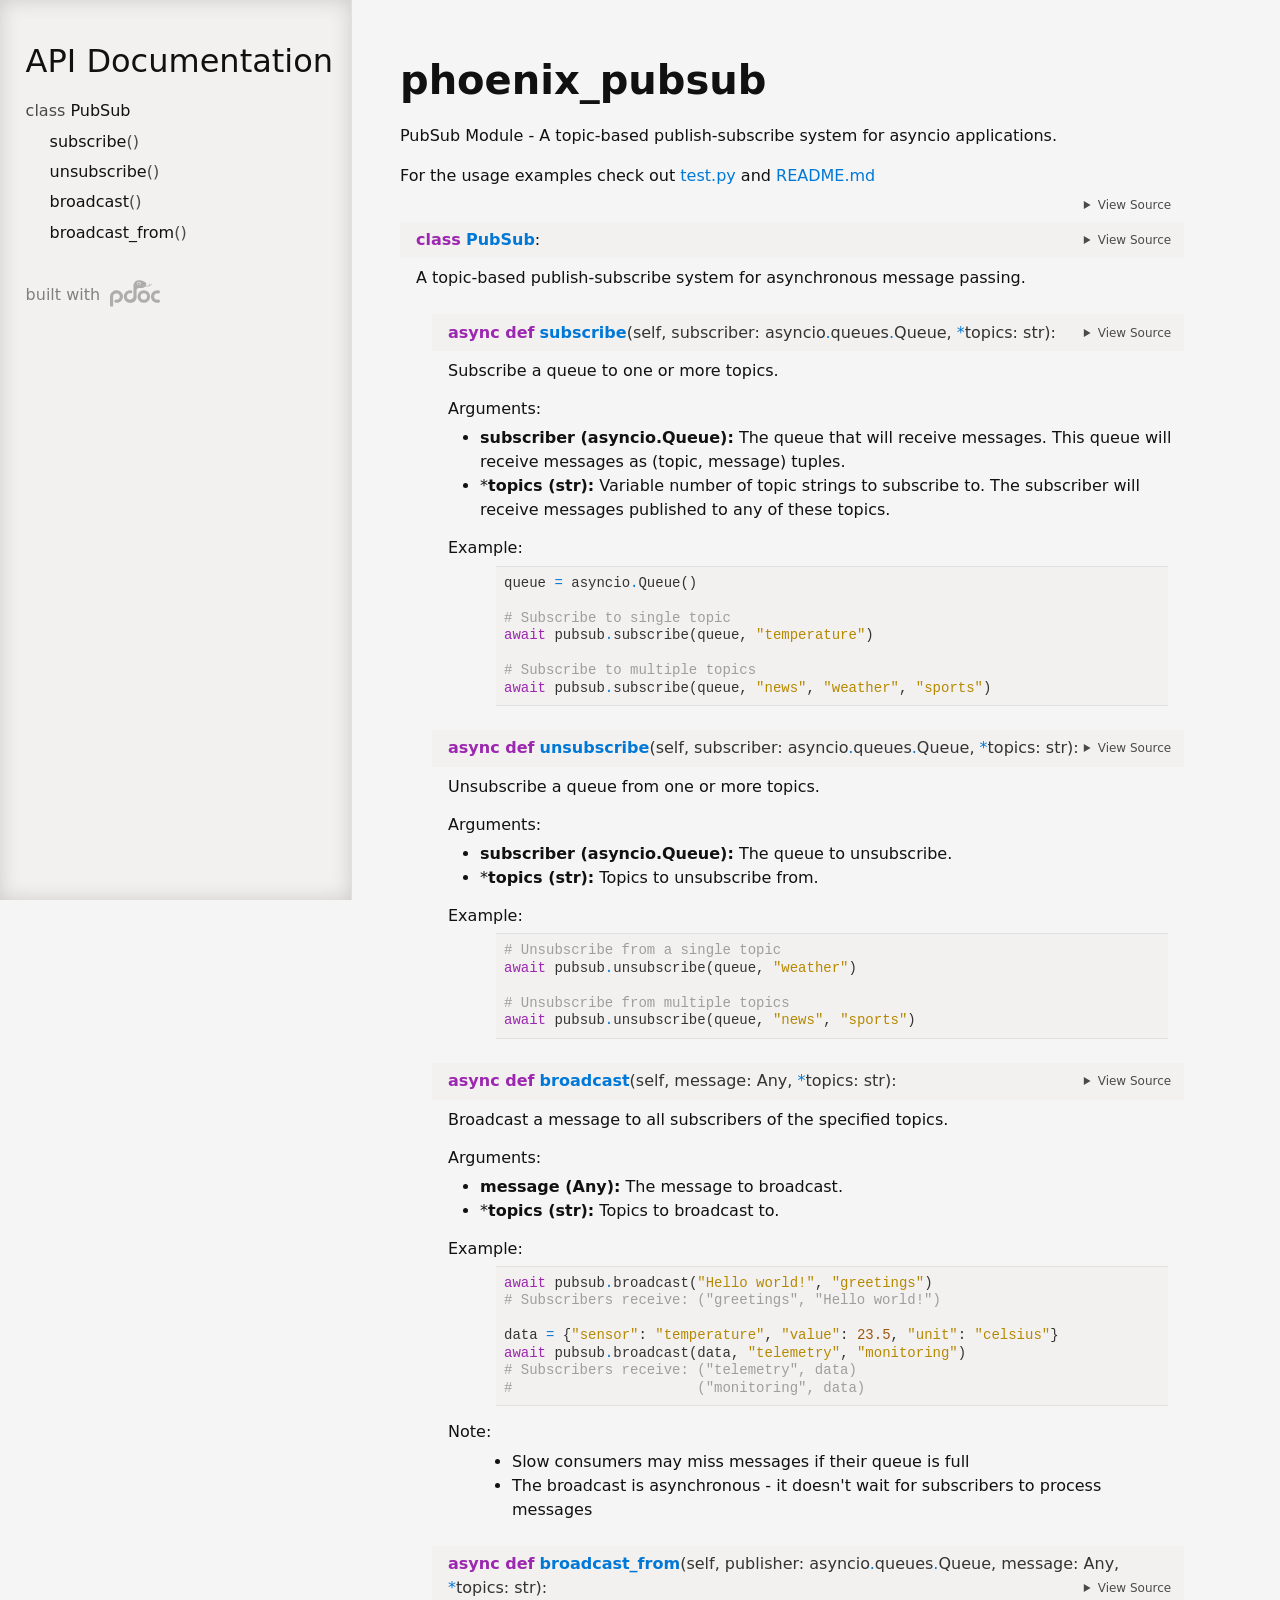
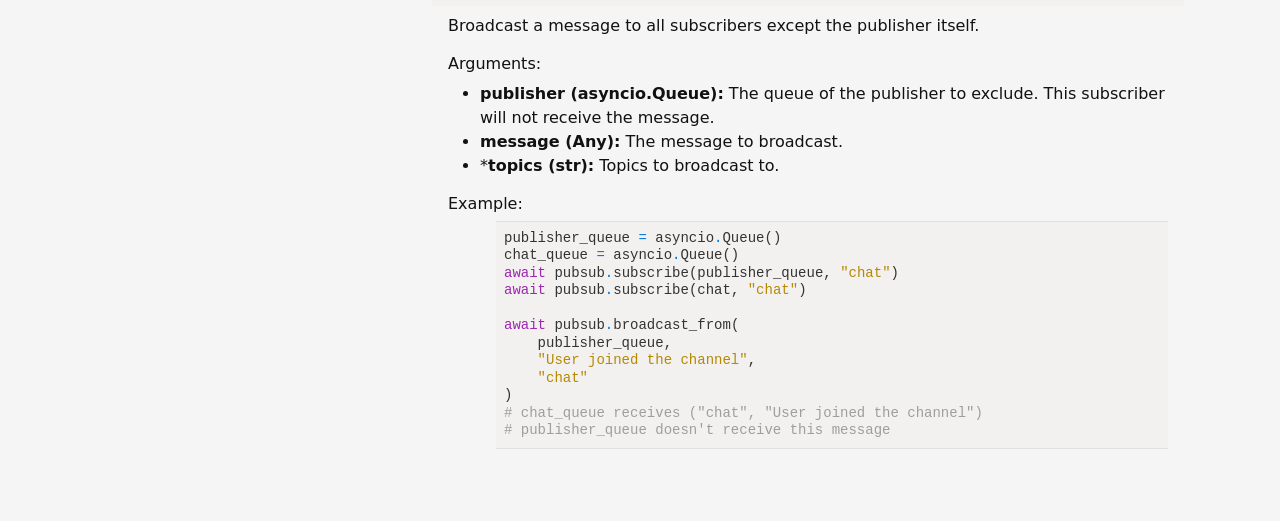
==== commit f0f21267: "new theme for online docs" ====
--- a/docs/phoenix_pubsub.html
+++ b/docs/phoenix_pubsub.html
@@ -7,8 +7,8 @@
     <title>phoenix_pubsub API documentation</title>
 
     <style>/*! * Bootstrap Reboot v5.0.0 (https://getbootstrap.com/) * Copyright 2011-2021 The Bootstrap Authors * Copyright 2011-2021 Twitter, Inc. * Licensed under MIT (https://github.com/twbs/bootstrap/blob/main/LICENSE) * Forked from Normalize.css, licensed MIT (https://github.com/necolas/normalize.css/blob/master/LICENSE.md) */*,::after,::before{box-sizing:border-box}@media (prefers-reduced-motion:no-preference){:root{scroll-behavior:smooth}}body{margin:0;font-family:system-ui,-apple-system,"Segoe UI",Roboto,"Helvetica Neue",Arial,"Noto Sans","Liberation Sans",sans-serif,"Apple Color Emoji","Segoe UI Emoji","Segoe UI Symbol","Noto Color Emoji";font-size:1rem;font-weight:400;line-height:1.5;color:#212529;background-color:#fff;-webkit-text-size-adjust:100%;-webkit-tap-highlight-color:transparent}hr{margin:1rem 0;color:inherit;background-color:currentColor;border:0;opacity:.25}hr:not([size]){height:1px}h1,h2,h3,h4,h5,h6{margin-top:0;margin-bottom:.5rem;font-weight:500;line-height:1.2}h1{font-size:calc(1.375rem + 1.5vw)}@media (min-width:1200px){h1{font-size:2.5rem}}h2{font-size:calc(1.325rem + .9vw)}@media (min-width:1200px){h2{font-size:2rem}}h3{font-size:calc(1.3rem + .6vw)}@media (min-width:1200px){h3{font-size:1.75rem}}h4{font-size:calc(1.275rem + .3vw)}@media (min-width:1200px){h4{font-size:1.5rem}}h5{font-size:1.25rem}h6{font-size:1rem}p{margin-top:0;margin-bottom:1rem}abbr[data-bs-original-title],abbr[title]{-webkit-text-decoration:underline dotted;text-decoration:underline dotted;cursor:help;-webkit-text-decoration-skip-ink:none;text-decoration-skip-ink:none}address{margin-bottom:1rem;font-style:normal;line-height:inherit}ol,ul{padding-left:2rem}dl,ol,ul{margin-top:0;margin-bottom:1rem}ol ol,ol ul,ul ol,ul ul{margin-bottom:0}dt{font-weight:700}dd{margin-bottom:.5rem;margin-left:0}blockquote{margin:0 0 1rem}b,strong{font-weight:bolder}small{font-size:.875em}mark{padding:.2em;background-color:#fcf8e3}sub,sup{position:relative;font-size:.75em;line-height:0;vertical-align:baseline}sub{bottom:-.25em}sup{top:-.5em}a{color:#0d6efd;text-decoration:underline}a:hover{color:#0a58ca}a:not([href]):not([class]),a:not([href]):not([class]):hover{color:inherit;text-decoration:none}code,kbd,pre,samp{font-family:SFMono-Regular,Menlo,Monaco,Consolas,"Liberation Mono","Courier New",monospace;font-size:1em;direction:ltr;unicode-bidi:bidi-override}pre{display:block;margin-top:0;margin-bottom:1rem;overflow:auto;font-size:.875em}pre code{font-size:inherit;color:inherit;word-break:normal}code{font-size:.875em;color:#d63384;word-wrap:break-word}a>code{color:inherit}kbd{padding:.2rem .4rem;font-size:.875em;color:#fff;background-color:#212529;border-radius:.2rem}kbd kbd{padding:0;font-size:1em;font-weight:700}figure{margin:0 0 1rem}img,svg{vertical-align:middle}table{caption-side:bottom;border-collapse:collapse}caption{padding-top:.5rem;padding-bottom:.5rem;color:#6c757d;text-align:left}th{text-align:inherit;text-align:-webkit-match-parent}tbody,td,tfoot,th,thead,tr{border-color:inherit;border-style:solid;border-width:0}label{display:inline-block}button{border-radius:0}button:focus:not(:focus-visible){outline:0}button,input,optgroup,select,textarea{margin:0;font-family:inherit;font-size:inherit;line-height:inherit}button,select{text-transform:none}[role=button]{cursor:pointer}select{word-wrap:normal}select:disabled{opacity:1}[list]::-webkit-calendar-picker-indicator{display:none}[type=button],[type=reset],[type=submit],button{-webkit-appearance:button}[type=button]:not(:disabled),[type=reset]:not(:disabled),[type=submit]:not(:disabled),button:not(:disabled){cursor:pointer}::-moz-focus-inner{padding:0;border-style:none}textarea{resize:vertical}fieldset{min-width:0;padding:0;margin:0;border:0}legend{float:left;width:100%;padding:0;margin-bottom:.5rem;font-size:calc(1.275rem + .3vw);line-height:inherit}@media (min-width:1200px){legend{font-size:1.5rem}}legend+*{clear:left}::-webkit-datetime-edit-day-field,::-webkit-datetime-edit-fields-wrapper,::-webkit-datetime-edit-hour-field,::-webkit-datetime-edit-minute,::-webkit-datetime-edit-month-field,::-webkit-datetime-edit-text,::-webkit-datetime-edit-year-field{padding:0}::-webkit-inner-spin-button{height:auto}[type=search]{outline-offset:-2px;-webkit-appearance:textfield}::-webkit-search-decoration{-webkit-appearance:none}::-webkit-color-swatch-wrapper{padding:0}::file-selector-button{font:inherit}::-webkit-file-upload-button{font:inherit;-webkit-appearance:button}output{display:inline-block}iframe{border:0}summary{display:list-item;cursor:pointer}progress{vertical-align:baseline}[hidden]{display:none!important}</style>
-    <style>/*! syntax-highlighting.css */pre{line-height:125%;}span.linenos{color:inherit; background-color:transparent; padding-left:5px; padding-right:20px;}.pdoc-code .hll{background-color:#ffffcc}.pdoc-code{background:#f8f8f8;}.pdoc-code .c{color:#3D7B7B; font-style:italic}.pdoc-code .err{border:1px solid #FF0000}.pdoc-code .k{color:#008000; font-weight:bold}.pdoc-code .o{color:#666666}.pdoc-code .ch{color:#3D7B7B; font-style:italic}.pdoc-code .cm{color:#3D7B7B; font-style:italic}.pdoc-code .cp{color:#9C6500}.pdoc-code .cpf{color:#3D7B7B; font-style:italic}.pdoc-code .c1{color:#3D7B7B; font-style:italic}.pdoc-code .cs{color:#3D7B7B; font-style:italic}.pdoc-code .gd{color:#A00000}.pdoc-code .ge{font-style:italic}.pdoc-code .gr{color:#E40000}.pdoc-code .gh{color:#000080; font-weight:bold}.pdoc-code .gi{color:#008400}.pdoc-code .go{color:#717171}.pdoc-code .gp{color:#000080; font-weight:bold}.pdoc-code .gs{font-weight:bold}.pdoc-code .gu{color:#800080; font-weight:bold}.pdoc-code .gt{color:#0044DD}.pdoc-code .kc{color:#008000; font-weight:bold}.pdoc-code .kd{color:#008000; font-weight:bold}.pdoc-code .kn{color:#008000; font-weight:bold}.pdoc-code .kp{color:#008000}.pdoc-code .kr{color:#008000; font-weight:bold}.pdoc-code .kt{color:#B00040}.pdoc-code .m{color:#666666}.pdoc-code .s{color:#BA2121}.pdoc-code .na{color:#687822}.pdoc-code .nb{color:#008000}.pdoc-code .nc{color:#0000FF; font-weight:bold}.pdoc-code .no{color:#880000}.pdoc-code .nd{color:#AA22FF}.pdoc-code .ni{color:#717171; font-weight:bold}.pdoc-code .ne{color:#CB3F38; font-weight:bold}.pdoc-code .nf{color:#0000FF}.pdoc-code .nl{color:#767600}.pdoc-code .nn{color:#0000FF; font-weight:bold}.pdoc-code .nt{color:#008000; font-weight:bold}.pdoc-code .nv{color:#19177C}.pdoc-code .ow{color:#AA22FF; font-weight:bold}.pdoc-code .w{color:#bbbbbb}.pdoc-code .mb{color:#666666}.pdoc-code .mf{color:#666666}.pdoc-code .mh{color:#666666}.pdoc-code .mi{color:#666666}.pdoc-code .mo{color:#666666}.pdoc-code .sa{color:#BA2121}.pdoc-code .sb{color:#BA2121}.pdoc-code .sc{color:#BA2121}.pdoc-code .dl{color:#BA2121}.pdoc-code .sd{color:#BA2121; font-style:italic}.pdoc-code .s2{color:#BA2121}.pdoc-code .se{color:#AA5D1F; font-weight:bold}.pdoc-code .sh{color:#BA2121}.pdoc-code .si{color:#A45A77; font-weight:bold}.pdoc-code .sx{color:#008000}.pdoc-code .sr{color:#A45A77}.pdoc-code .s1{color:#BA2121}.pdoc-code .ss{color:#19177C}.pdoc-code .bp{color:#008000}.pdoc-code .fm{color:#0000FF}.pdoc-code .vc{color:#19177C}.pdoc-code .vg{color:#19177C}.pdoc-code .vi{color:#19177C}.pdoc-code .vm{color:#19177C}.pdoc-code .il{color:#666666}</style>
-    <style>/*! theme.css */:root{--pdoc-background:#fff;}.pdoc{--text:#212529;--muted:#6c757d;--link:#3660a5;--link-hover:#1659c5;--code:#f8f8f8;--active:#fff598;--accent:#eee;--accent2:#c1c1c1;--nav-hover:rgba(255, 255, 255, 0.5);--name:#0066BB;--def:#008800;--annotation:#007020;}</style>
+    <style>/*! syntax-highlighting.css */pre{line-height:125%;}span.linenos{color:#9E9E9E; background-color:transparent; padding-left:5px; padding-right:20px;}.pdoc-code .hll{background-color:#e0e0e0}.pdoc-code{background:#f5f5f5; color:#333333}.pdoc-code .c{color:#9E9E9E}.pdoc-code .err{color:#F44336}.pdoc-code .esc{color:#333333}.pdoc-code .g{color:#333333}.pdoc-code .k{color:#9C27B0}.pdoc-code .l{color:#9e580d}.pdoc-code .n{color:#333333}.pdoc-code .o{color:#0078D7}.pdoc-code .x{color:#333333}.pdoc-code .p{color:#333333}.pdoc-code .ch{color:#9E9E9E}.pdoc-code .cm{color:#9E9E9E}.pdoc-code .cp{color:#9E9E9E}.pdoc-code .cpf{color:#9E9E9E}.pdoc-code .c1{color:#9E9E9E}.pdoc-code .cs{color:#9E9E9E}.pdoc-code .gd{color:#F44336}.pdoc-code .ge{color:#333333; font-style:italic}.pdoc-code .gr{color:#F44336}.pdoc-code .gh{color:#333333}.pdoc-code .gi{color:#4CAF50}.pdoc-code .go{color:#9C27B0}.pdoc-code .gp{color:#ad1403; font-weight:bold}.pdoc-code .gs{color:#333333; font-weight:bold}.pdoc-code .gu{color:#9E9E9E}.pdoc-code .gt{color:#333333}.pdoc-code .kc{color:#9C27B0}.pdoc-code .kd{color:#9C27B0}.pdoc-code .kn{color:#ad1403}.pdoc-code .kp{color:#9C27B0}.pdoc-code .kr{color:#9C27B0}.pdoc-code .kt{color:#9C27B0}.pdoc-code .ld{color:#b58900}.pdoc-code .m{color:#9e580d}.pdoc-code .s{color:#b58900}.pdoc-code .na{color:#0078D7}.pdoc-code .nb{color:#333333}.pdoc-code .nc{color:#0078D7}.pdoc-code .no{color:#9C27B0}.pdoc-code .nd{color:#0078D7}.pdoc-code .ni{color:#333333}.pdoc-code .ne{color:#0078D7}.pdoc-code .nf{color:#0078D7}.pdoc-code .nl{color:#333333}.pdoc-code .nn{color:#333333}.pdoc-code .nx{color:#0078D7}.pdoc-code .py{color:#333333}.pdoc-code .nt{color:#ad1403}.pdoc-code .nv{color:#333333}.pdoc-code .ow{color:#9C27B0}.pdoc-code .w{color:#333333}.pdoc-code .mb{color:#9e580d}.pdoc-code .mf{color:#9e580d}.pdoc-code .mh{color:#9e580d}.pdoc-code .mi{color:#9e580d}.pdoc-code .mo{color:#9e580d}.pdoc-code .sa{color:#b58900}.pdoc-code .sb{color:#b58900}.pdoc-code .sc{color:#b58900}.pdoc-code .dl{color:#b58900}.pdoc-code .sd{color:#b58900}.pdoc-code .s2{color:#b58900}.pdoc-code .se{color:#9e580d}.pdoc-code .sh{color:#b58900}.pdoc-code .si{color:#b58900}.pdoc-code .sx{color:#b58900}.pdoc-code .sr{color:#b58900}.pdoc-code .s1{color:#b58900}.pdoc-code .ss{color:#b58900}.pdoc-code .bp{color:#333333}.pdoc-code .fm{color:#0078D7}.pdoc-code .vc{color:#333333}.pdoc-code .vg{color:#333333}.pdoc-code .vi{color:#333333}.pdoc-code .vm{color:#333333}</style>
+    <style>/*! theme.css */:root{--pdoc-background:#f5f5f5;}.pdoc{--text:#111111;--muted:#4b4a4a;--link:#0078D7;--link-hover:#008cff;--code:#f3f0f0;  --active:#f0f0f0;--accent:#f3f0f0;--accent2:#e0e0e0;--nav-hover:rgba(255, 255, 255, .2);--name:#0078D7;--def:#9C27B0;--annotation:#9e580d;}</style>
     <style>/*! layout.css */html, body{width:100%;height:100%;}html, main{scroll-behavior:smooth;}body{background-color:var(--pdoc-background);}@media (max-width:769px){#navtoggle{cursor:pointer;position:absolute;width:50px;height:40px;top:1rem;right:1rem;border-color:var(--text);color:var(--text);display:flex;opacity:0.8;z-index:999;}#navtoggle:hover{opacity:1;}#togglestate + div{display:none;}#togglestate:checked + div{display:inherit;}main, header{padding:2rem 3vw;}header + main{margin-top:-3rem;}.git-button{display:none !important;}nav input[type="search"]{max-width:77%;}nav input[type="search"]:first-child{margin-top:-6px;}nav input[type="search"]:valid ~ *{display:none !important;}}@media (min-width:770px){:root{--sidebar-width:clamp(12.5rem, 28vw, 22rem);}nav{position:fixed;overflow:auto;height:100vh;width:var(--sidebar-width);}main, header{padding:3rem 2rem 3rem calc(var(--sidebar-width) + 3rem);width:calc(54rem + var(--sidebar-width));max-width:100%;}header + main{margin-top:-4rem;}#navtoggle{display:none;}}#togglestate{position:absolute;height:0;opacity:0;}nav.pdoc{--pad:clamp(0.5rem, 2vw, 1.75rem);--indent:1.5rem;background-color:var(--accent);border-right:1px solid var(--accent2);box-shadow:0 0 20px rgba(50, 50, 50, .2) inset;padding:0 0 0 var(--pad);overflow-wrap:anywhere;scrollbar-width:thin; scrollbar-color:var(--accent2) transparent; z-index:1}nav.pdoc::-webkit-scrollbar{width:.4rem; }nav.pdoc::-webkit-scrollbar-thumb{background-color:var(--accent2); }nav.pdoc > div{padding:var(--pad) 0;}nav.pdoc .module-list-button{display:inline-flex;align-items:center;color:var(--text);border-color:var(--muted);margin-bottom:1rem;}nav.pdoc .module-list-button:hover{border-color:var(--text);}nav.pdoc input[type=search]{display:block;outline-offset:0;width:calc(100% - var(--pad));}nav.pdoc .logo{max-width:calc(100% - var(--pad));max-height:35vh;display:block;margin:0 auto 1rem;transform:translate(calc(-.5 * var(--pad)), 0);}nav.pdoc ul{list-style:none;padding-left:0;}nav.pdoc > div > ul{margin-left:calc(0px - var(--pad));}nav.pdoc li a{padding:.2rem 0 .2rem calc(var(--pad) + var(--indent));}nav.pdoc > div > ul > li > a{padding-left:var(--pad);}nav.pdoc li{transition:all 100ms;}nav.pdoc li:hover{background-color:var(--nav-hover);}nav.pdoc a, nav.pdoc a:hover{color:var(--text);}nav.pdoc a{display:block;}nav.pdoc > h2:first-of-type{margin-top:1.5rem;}nav.pdoc .class:before{content:"class ";color:var(--muted);}nav.pdoc .function:after{content:"()";color:var(--muted);}nav.pdoc footer:before{content:"";display:block;width:calc(100% - var(--pad));border-top:solid var(--accent2) 1px;margin-top:1.5rem;padding-top:.5rem;}nav.pdoc footer{font-size:small;}</style>
     <style>/*! content.css */.pdoc{color:var(--text);box-sizing:border-box;line-height:1.5;background:none;}.pdoc .pdoc-button{cursor:pointer;display:inline-block;border:solid black 1px;border-radius:2px;font-size:.75rem;padding:calc(0.5em - 1px) 1em;transition:100ms all;}.pdoc .alert{padding:1rem 1rem 1rem calc(1.5rem + 24px);border:1px solid transparent;border-radius:.25rem;background-repeat:no-repeat;background-position:.75rem center;margin-bottom:1rem;}.pdoc .alert > em{display:none;}.pdoc .alert > *:last-child{margin-bottom:0;}.pdoc .alert.note{color:#084298;background-color:#cfe2ff;border-color:#b6d4fe;background-image:url("data:image/svg+xml,%3Csvg%20xmlns%3D%22http%3A//www.w3.org/2000/svg%22%20width%3D%2224%22%20height%3D%2224%22%20fill%3D%22%23084298%22%20viewBox%3D%220%200%2016%2016%22%3E%3Cpath%20d%3D%22M8%2016A8%208%200%201%200%208%200a8%208%200%200%200%200%2016zm.93-9.412-1%204.705c-.07.34.029.533.304.533.194%200%20.487-.07.686-.246l-.088.416c-.287.346-.92.598-1.465.598-.703%200-1.002-.422-.808-1.319l.738-3.468c.064-.293.006-.399-.287-.47l-.451-.081.082-.381%202.29-.287zM8%205.5a1%201%200%201%201%200-2%201%201%200%200%201%200%202z%22/%3E%3C/svg%3E");}.pdoc .alert.tip{color:#0a3622;background-color:#d1e7dd;border-color:#a3cfbb;background-image:url("data:image/svg+xml,%3Csvg%20xmlns%3D%22http%3A//www.w3.org/2000/svg%22%20width%3D%2224%22%20height%3D%2224%22%20fill%3D%22%230a3622%22%20viewBox%3D%220%200%2016%2016%22%3E%3Cpath%20d%3D%22M2%206a6%206%200%201%201%2010.174%204.31c-.203.196-.359.4-.453.619l-.762%201.769A.5.5%200%200%201%2010.5%2013a.5.5%200%200%201%200%201%20.5.5%200%200%201%200%201l-.224.447a1%201%200%200%201-.894.553H6.618a1%201%200%200%201-.894-.553L5.5%2015a.5.5%200%200%201%200-1%20.5.5%200%200%201%200-1%20.5.5%200%200%201-.46-.302l-.761-1.77a2%202%200%200%200-.453-.618A5.98%205.98%200%200%201%202%206m6-5a5%205%200%200%200-3.479%208.592c.263.254.514.564.676.941L5.83%2012h4.342l.632-1.467c.162-.377.413-.687.676-.941A5%205%200%200%200%208%201%22/%3E%3C/svg%3E");}.pdoc .alert.important{color:#055160;background-color:#cff4fc;border-color:#9eeaf9;background-image:url("data:image/svg+xml,%3Csvg%20xmlns%3D%22http%3A//www.w3.org/2000/svg%22%20width%3D%2224%22%20height%3D%2224%22%20fill%3D%22%23055160%22%20viewBox%3D%220%200%2016%2016%22%3E%3Cpath%20d%3D%22M2%200a2%202%200%200%200-2%202v12a2%202%200%200%200%202%202h12a2%202%200%200%200%202-2V2a2%202%200%200%200-2-2zm6%204c.535%200%20.954.462.9.995l-.35%203.507a.552.552%200%200%201-1.1%200L7.1%204.995A.905.905%200%200%201%208%204m.002%206a1%201%200%201%201%200%202%201%201%200%200%201%200-2%22/%3E%3C/svg%3E");}.pdoc .alert.warning{color:#664d03;background-color:#fff3cd;border-color:#ffecb5;background-image:url("data:image/svg+xml,%3Csvg%20xmlns%3D%22http%3A//www.w3.org/2000/svg%22%20width%3D%2224%22%20height%3D%2224%22%20fill%3D%22%23664d03%22%20viewBox%3D%220%200%2016%2016%22%3E%3Cpath%20d%3D%22M8.982%201.566a1.13%201.13%200%200%200-1.96%200L.165%2013.233c-.457.778.091%201.767.98%201.767h13.713c.889%200%201.438-.99.98-1.767L8.982%201.566zM8%205c.535%200%20.954.462.9.995l-.35%203.507a.552.552%200%200%201-1.1%200L7.1%205.995A.905.905%200%200%201%208%205zm.002%206a1%201%200%201%201%200%202%201%201%200%200%201%200-2z%22/%3E%3C/svg%3E");}.pdoc .alert.caution{color:#842029;background-color:#f8d7da;border-color:#f5c2c7;background-image:url("data:image/svg+xml,%3Csvg%20xmlns%3D%22http%3A//www.w3.org/2000/svg%22%20width%3D%2224%22%20height%3D%2224%22%20fill%3D%22%23842029%22%20viewBox%3D%220%200%2016%2016%22%3E%3Cpath%20d%3D%22M11.46.146A.5.5%200%200%200%2011.107%200H4.893a.5.5%200%200%200-.353.146L.146%204.54A.5.5%200%200%200%200%204.893v6.214a.5.5%200%200%200%20.146.353l4.394%204.394a.5.5%200%200%200%20.353.146h6.214a.5.5%200%200%200%20.353-.146l4.394-4.394a.5.5%200%200%200%20.146-.353V4.893a.5.5%200%200%200-.146-.353zM8%204c.535%200%20.954.462.9.995l-.35%203.507a.552.552%200%200%201-1.1%200L7.1%204.995A.905.905%200%200%201%208%204m.002%206a1%201%200%201%201%200%202%201%201%200%200%201%200-2%22/%3E%3C/svg%3E");}.pdoc .alert.danger{color:#842029;background-color:#f8d7da;border-color:#f5c2c7;background-image:url("data:image/svg+xml,%3Csvg%20xmlns%3D%22http%3A//www.w3.org/2000/svg%22%20width%3D%2224%22%20height%3D%2224%22%20fill%3D%22%23842029%22%20viewBox%3D%220%200%2016%2016%22%3E%3Cpath%20d%3D%22M5.52.359A.5.5%200%200%201%206%200h4a.5.5%200%200%201%20.474.658L8.694%206H12.5a.5.5%200%200%201%20.395.807l-7%209a.5.5%200%200%201-.873-.454L6.823%209.5H3.5a.5.5%200%200%201-.48-.641l2.5-8.5z%22/%3E%3C/svg%3E");}.pdoc .visually-hidden{position:absolute !important;width:1px !important;height:1px !important;padding:0 !important;margin:-1px !important;overflow:hidden !important;clip:rect(0, 0, 0, 0) !important;white-space:nowrap !important;border:0 !important;}.pdoc h1, .pdoc h2, .pdoc h3{font-weight:300;margin:.3em 0;padding:.2em 0;}.pdoc > section:not(.module-info) h1{font-size:1.5rem;font-weight:500;}.pdoc > section:not(.module-info) h2{font-size:1.4rem;font-weight:500;}.pdoc > section:not(.module-info) h3{font-size:1.3rem;font-weight:500;}.pdoc > section:not(.module-info) h4{font-size:1.2rem;}.pdoc > section:not(.module-info) h5{font-size:1.1rem;}.pdoc a{text-decoration:none;color:var(--link);}.pdoc a:hover{color:var(--link-hover);}.pdoc blockquote{margin-left:2rem;}.pdoc pre{border-top:1px solid var(--accent2);border-bottom:1px solid var(--accent2);margin-top:0;margin-bottom:1em;padding:.5rem 0 .5rem .5rem;overflow-x:auto;background-color:var(--code);}.pdoc code{color:var(--text);padding:.2em .4em;margin:0;font-size:85%;background-color:var(--accent);border-radius:6px;}.pdoc a > code{color:inherit;}.pdoc pre > code{display:inline-block;font-size:inherit;background:none;border:none;padding:0;}.pdoc > section:not(.module-info){margin-bottom:1.5rem;}.pdoc .modulename{margin-top:0;font-weight:bold;}.pdoc .modulename a{color:var(--link);transition:100ms all;}.pdoc .git-button{float:right;border:solid var(--link) 1px;}.pdoc .git-button:hover{background-color:var(--link);color:var(--pdoc-background);}.view-source-toggle-state,.view-source-toggle-state ~ .pdoc-code{display:none;}.view-source-toggle-state:checked ~ .pdoc-code{display:block;}.view-source-button{display:inline-block;float:right;font-size:.75rem;line-height:1.5rem;color:var(--muted);padding:0 .4rem 0 1.3rem;cursor:pointer;text-indent:-2px;}.view-source-button > span{visibility:hidden;}.module-info .view-source-button{float:none;display:flex;justify-content:flex-end;margin:-1.2rem .4rem -.2rem 0;}.view-source-button::before{position:absolute;content:"View Source";display:list-item;list-style-type:disclosure-closed;}.view-source-toggle-state:checked ~ .attr .view-source-button::before,.view-source-toggle-state:checked ~ .view-source-button::before{list-style-type:disclosure-open;}.pdoc .docstring{margin-bottom:1.5rem;}.pdoc section:not(.module-info) .docstring{margin-left:clamp(0rem, 5vw - 2rem, 1rem);}.pdoc .docstring .pdoc-code{margin-left:1em;margin-right:1em;}.pdoc h1:target,.pdoc h2:target,.pdoc h3:target,.pdoc h4:target,.pdoc h5:target,.pdoc h6:target,.pdoc .pdoc-code > pre > span:target{background-color:var(--active);box-shadow:-1rem 0 0 0 var(--active);}.pdoc .pdoc-code > pre > span:target{display:block;}.pdoc div:target > .attr,.pdoc section:target > .attr,.pdoc dd:target > a{background-color:var(--active);}.pdoc *{scroll-margin:2rem;}.pdoc .pdoc-code .linenos{user-select:none;}.pdoc .attr:hover{filter:contrast(0.95);}.pdoc section, .pdoc .classattr{position:relative;}.pdoc .headerlink{--width:clamp(1rem, 3vw, 2rem);position:absolute;top:0;left:calc(0rem - var(--width));transition:all 100ms ease-in-out;opacity:0;}.pdoc .headerlink::before{content:"#";display:block;text-align:center;width:var(--width);height:2.3rem;line-height:2.3rem;font-size:1.5rem;}.pdoc .attr:hover ~ .headerlink,.pdoc *:target > .headerlink,.pdoc .headerlink:hover{opacity:1;}.pdoc .attr{display:block;margin:.5rem 0 .5rem;padding:.4rem .4rem .4rem 1rem;background-color:var(--accent);overflow-x:auto;}.pdoc .classattr{margin-left:2rem;}.pdoc .decorator-deprecated{color:#842029;}.pdoc .decorator-deprecated ~ span{filter:grayscale(1) opacity(0.8);}.pdoc .name{color:var(--name);font-weight:bold;}.pdoc .def{color:var(--def);font-weight:bold;}.pdoc .signature{background-color:transparent;}.pdoc .param, .pdoc .return-annotation{white-space:pre;}.pdoc .signature.multiline .param{display:block;}.pdoc .signature.condensed .param{display:inline-block;}.pdoc .annotation{color:var(--annotation);}.pdoc .view-value-toggle-state,.pdoc .view-value-toggle-state ~ .default_value{display:none;}.pdoc .view-value-toggle-state:checked ~ .default_value{display:inherit;}.pdoc .view-value-button{font-size:.5rem;vertical-align:middle;border-style:dashed;margin-top:-0.1rem;}.pdoc .view-value-button:hover{background:white;}.pdoc .view-value-button::before{content:"show";text-align:center;width:2.2em;display:inline-block;}.pdoc .view-value-toggle-state:checked ~ .view-value-button::before{content:"hide";}.pdoc .inherited{margin-left:2rem;}.pdoc .inherited dt{font-weight:700;}.pdoc .inherited dt, .pdoc .inherited dd{display:inline;margin-left:0;margin-bottom:.5rem;}.pdoc .inherited dd:not(:last-child):after{content:", ";}.pdoc .inherited .class:before{content:"class ";}.pdoc .inherited .function a:after{content:"()";}.pdoc .search-result .docstring{overflow:auto;max-height:25vh;}.pdoc .search-result.focused > .attr{background-color:var(--active);}.pdoc .attribution{margin-top:2rem;display:block;opacity:0.5;transition:all 200ms;filter:grayscale(100%);}.pdoc .attribution:hover{opacity:1;filter:grayscale(0%);}.pdoc .attribution img{margin-left:5px;height:27px;vertical-align:bottom;width:50px;transition:all 200ms;}.pdoc table{display:block;width:max-content;max-width:100%;overflow:auto;margin-bottom:1rem;}.pdoc table th{font-weight:600;}.pdoc table th, .pdoc table td{padding:6px 13px;border:1px solid var(--accent2);}</style>
     <style>/*! custom.css */</style></head>
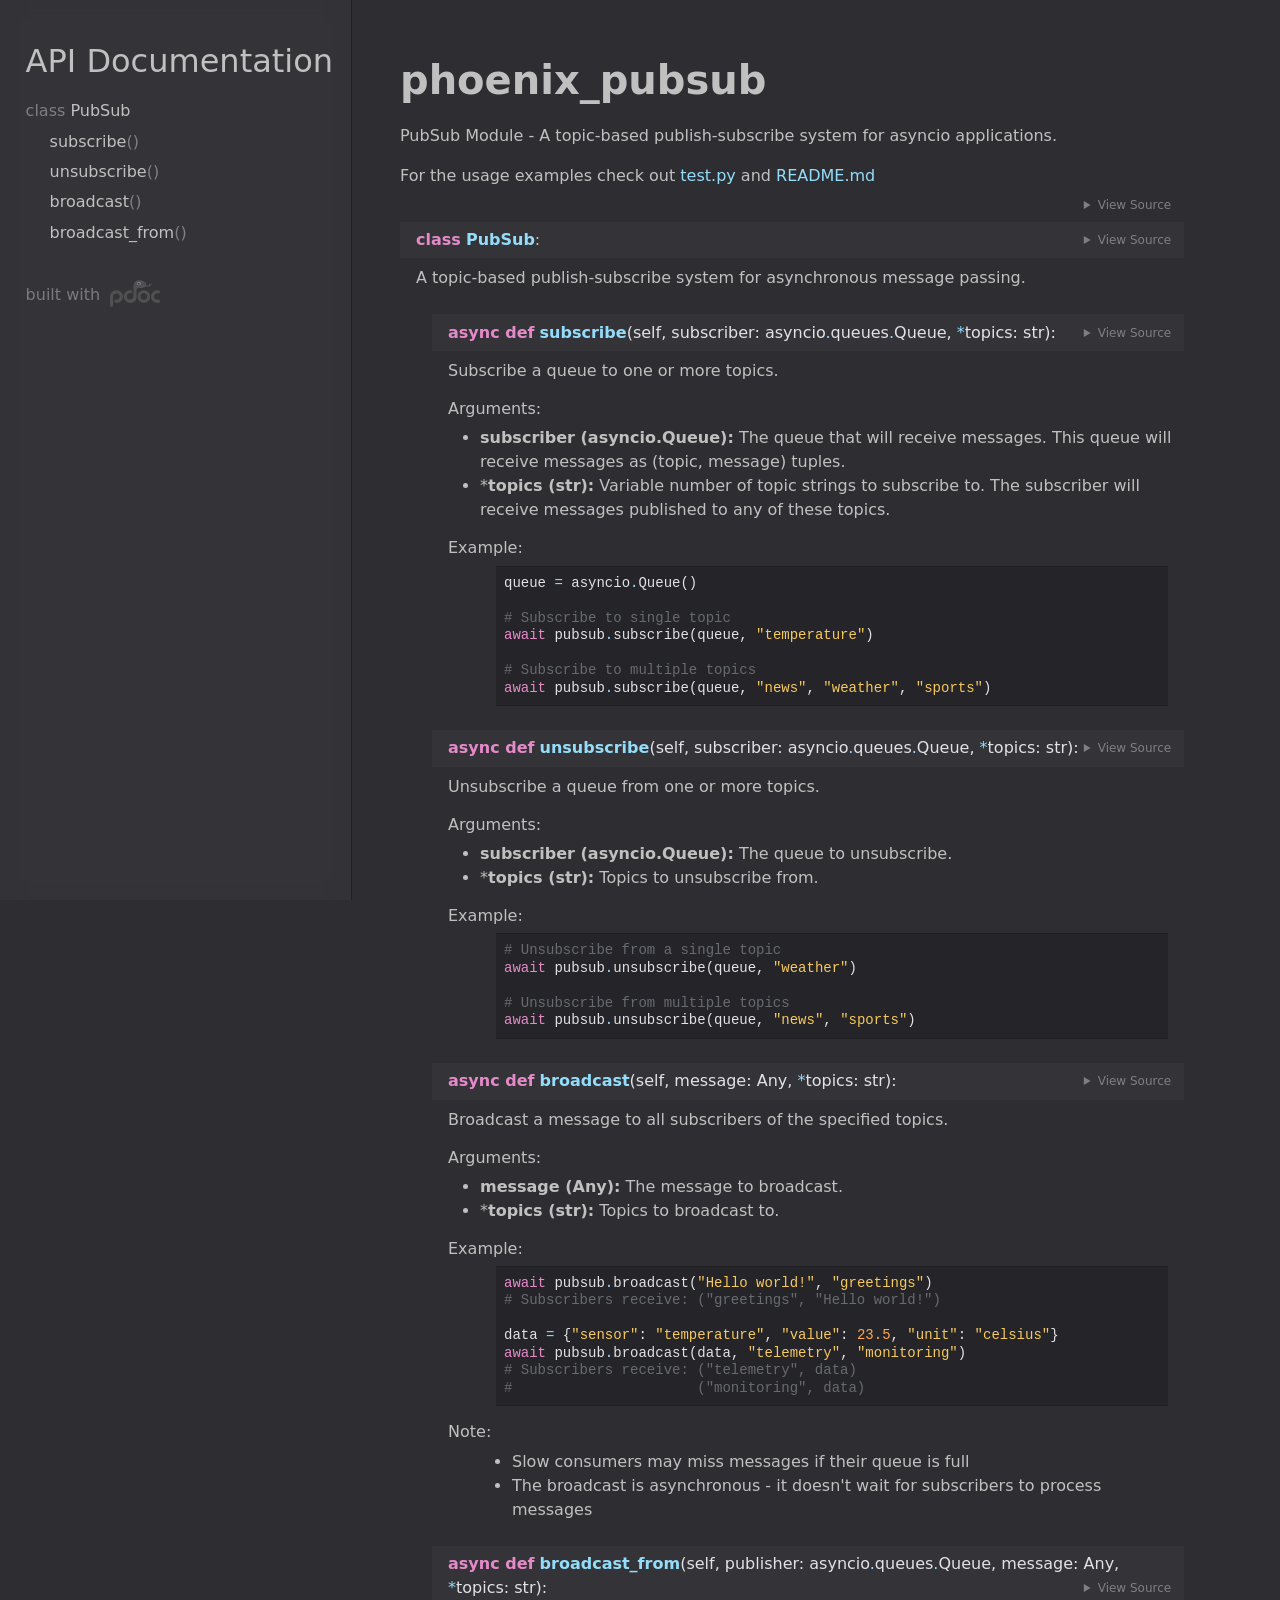
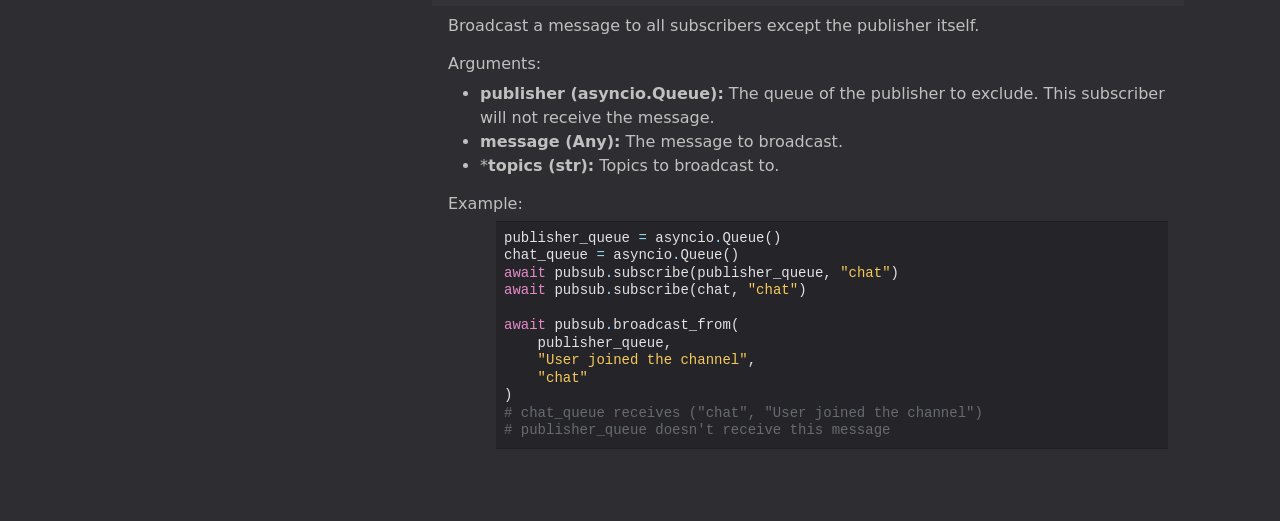
==== commit a06237d9: "dark theme" ====
--- a/docs/phoenix_pubsub.html
+++ b/docs/phoenix_pubsub.html
@@ -7,8 +7,8 @@
     <title>phoenix_pubsub API documentation</title>
 
     <style>/*! * Bootstrap Reboot v5.0.0 (https://getbootstrap.com/) * Copyright 2011-2021 The Bootstrap Authors * Copyright 2011-2021 Twitter, Inc. * Licensed under MIT (https://github.com/twbs/bootstrap/blob/main/LICENSE) * Forked from Normalize.css, licensed MIT (https://github.com/necolas/normalize.css/blob/master/LICENSE.md) */*,::after,::before{box-sizing:border-box}@media (prefers-reduced-motion:no-preference){:root{scroll-behavior:smooth}}body{margin:0;font-family:system-ui,-apple-system,"Segoe UI",Roboto,"Helvetica Neue",Arial,"Noto Sans","Liberation Sans",sans-serif,"Apple Color Emoji","Segoe UI Emoji","Segoe UI Symbol","Noto Color Emoji";font-size:1rem;font-weight:400;line-height:1.5;color:#212529;background-color:#fff;-webkit-text-size-adjust:100%;-webkit-tap-highlight-color:transparent}hr{margin:1rem 0;color:inherit;background-color:currentColor;border:0;opacity:.25}hr:not([size]){height:1px}h1,h2,h3,h4,h5,h6{margin-top:0;margin-bottom:.5rem;font-weight:500;line-height:1.2}h1{font-size:calc(1.375rem + 1.5vw)}@media (min-width:1200px){h1{font-size:2.5rem}}h2{font-size:calc(1.325rem + .9vw)}@media (min-width:1200px){h2{font-size:2rem}}h3{font-size:calc(1.3rem + .6vw)}@media (min-width:1200px){h3{font-size:1.75rem}}h4{font-size:calc(1.275rem + .3vw)}@media (min-width:1200px){h4{font-size:1.5rem}}h5{font-size:1.25rem}h6{font-size:1rem}p{margin-top:0;margin-bottom:1rem}abbr[data-bs-original-title],abbr[title]{-webkit-text-decoration:underline dotted;text-decoration:underline dotted;cursor:help;-webkit-text-decoration-skip-ink:none;text-decoration-skip-ink:none}address{margin-bottom:1rem;font-style:normal;line-height:inherit}ol,ul{padding-left:2rem}dl,ol,ul{margin-top:0;margin-bottom:1rem}ol ol,ol ul,ul ol,ul ul{margin-bottom:0}dt{font-weight:700}dd{margin-bottom:.5rem;margin-left:0}blockquote{margin:0 0 1rem}b,strong{font-weight:bolder}small{font-size:.875em}mark{padding:.2em;background-color:#fcf8e3}sub,sup{position:relative;font-size:.75em;line-height:0;vertical-align:baseline}sub{bottom:-.25em}sup{top:-.5em}a{color:#0d6efd;text-decoration:underline}a:hover{color:#0a58ca}a:not([href]):not([class]),a:not([href]):not([class]):hover{color:inherit;text-decoration:none}code,kbd,pre,samp{font-family:SFMono-Regular,Menlo,Monaco,Consolas,"Liberation Mono","Courier New",monospace;font-size:1em;direction:ltr;unicode-bidi:bidi-override}pre{display:block;margin-top:0;margin-bottom:1rem;overflow:auto;font-size:.875em}pre code{font-size:inherit;color:inherit;word-break:normal}code{font-size:.875em;color:#d63384;word-wrap:break-word}a>code{color:inherit}kbd{padding:.2rem .4rem;font-size:.875em;color:#fff;background-color:#212529;border-radius:.2rem}kbd kbd{padding:0;font-size:1em;font-weight:700}figure{margin:0 0 1rem}img,svg{vertical-align:middle}table{caption-side:bottom;border-collapse:collapse}caption{padding-top:.5rem;padding-bottom:.5rem;color:#6c757d;text-align:left}th{text-align:inherit;text-align:-webkit-match-parent}tbody,td,tfoot,th,thead,tr{border-color:inherit;border-style:solid;border-width:0}label{display:inline-block}button{border-radius:0}button:focus:not(:focus-visible){outline:0}button,input,optgroup,select,textarea{margin:0;font-family:inherit;font-size:inherit;line-height:inherit}button,select{text-transform:none}[role=button]{cursor:pointer}select{word-wrap:normal}select:disabled{opacity:1}[list]::-webkit-calendar-picker-indicator{display:none}[type=button],[type=reset],[type=submit],button{-webkit-appearance:button}[type=button]:not(:disabled),[type=reset]:not(:disabled),[type=submit]:not(:disabled),button:not(:disabled){cursor:pointer}::-moz-focus-inner{padding:0;border-style:none}textarea{resize:vertical}fieldset{min-width:0;padding:0;margin:0;border:0}legend{float:left;width:100%;padding:0;margin-bottom:.5rem;font-size:calc(1.275rem + .3vw);line-height:inherit}@media (min-width:1200px){legend{font-size:1.5rem}}legend+*{clear:left}::-webkit-datetime-edit-day-field,::-webkit-datetime-edit-fields-wrapper,::-webkit-datetime-edit-hour-field,::-webkit-datetime-edit-minute,::-webkit-datetime-edit-month-field,::-webkit-datetime-edit-text,::-webkit-datetime-edit-year-field{padding:0}::-webkit-inner-spin-button{height:auto}[type=search]{outline-offset:-2px;-webkit-appearance:textfield}::-webkit-search-decoration{-webkit-appearance:none}::-webkit-color-swatch-wrapper{padding:0}::file-selector-button{font:inherit}::-webkit-file-upload-button{font:inherit;-webkit-appearance:button}output{display:inline-block}iframe{border:0}summary{display:list-item;cursor:pointer}progress{vertical-align:baseline}[hidden]{display:none!important}</style>
-    <style>/*! syntax-highlighting.css */pre{line-height:125%;}span.linenos{color:#9E9E9E; background-color:transparent; padding-left:5px; padding-right:20px;}.pdoc-code .hll{background-color:#e0e0e0}.pdoc-code{background:#f5f5f5; color:#333333}.pdoc-code .c{color:#9E9E9E}.pdoc-code .err{color:#F44336}.pdoc-code .esc{color:#333333}.pdoc-code .g{color:#333333}.pdoc-code .k{color:#9C27B0}.pdoc-code .l{color:#9e580d}.pdoc-code .n{color:#333333}.pdoc-code .o{color:#0078D7}.pdoc-code .x{color:#333333}.pdoc-code .p{color:#333333}.pdoc-code .ch{color:#9E9E9E}.pdoc-code .cm{color:#9E9E9E}.pdoc-code .cp{color:#9E9E9E}.pdoc-code .cpf{color:#9E9E9E}.pdoc-code .c1{color:#9E9E9E}.pdoc-code .cs{color:#9E9E9E}.pdoc-code .gd{color:#F44336}.pdoc-code .ge{color:#333333; font-style:italic}.pdoc-code .gr{color:#F44336}.pdoc-code .gh{color:#333333}.pdoc-code .gi{color:#4CAF50}.pdoc-code .go{color:#9C27B0}.pdoc-code .gp{color:#ad1403; font-weight:bold}.pdoc-code .gs{color:#333333; font-weight:bold}.pdoc-code .gu{color:#9E9E9E}.pdoc-code .gt{color:#333333}.pdoc-code .kc{color:#9C27B0}.pdoc-code .kd{color:#9C27B0}.pdoc-code .kn{color:#ad1403}.pdoc-code .kp{color:#9C27B0}.pdoc-code .kr{color:#9C27B0}.pdoc-code .kt{color:#9C27B0}.pdoc-code .ld{color:#b58900}.pdoc-code .m{color:#9e580d}.pdoc-code .s{color:#b58900}.pdoc-code .na{color:#0078D7}.pdoc-code .nb{color:#333333}.pdoc-code .nc{color:#0078D7}.pdoc-code .no{color:#9C27B0}.pdoc-code .nd{color:#0078D7}.pdoc-code .ni{color:#333333}.pdoc-code .ne{color:#0078D7}.pdoc-code .nf{color:#0078D7}.pdoc-code .nl{color:#333333}.pdoc-code .nn{color:#333333}.pdoc-code .nx{color:#0078D7}.pdoc-code .py{color:#333333}.pdoc-code .nt{color:#ad1403}.pdoc-code .nv{color:#333333}.pdoc-code .ow{color:#9C27B0}.pdoc-code .w{color:#333333}.pdoc-code .mb{color:#9e580d}.pdoc-code .mf{color:#9e580d}.pdoc-code .mh{color:#9e580d}.pdoc-code .mi{color:#9e580d}.pdoc-code .mo{color:#9e580d}.pdoc-code .sa{color:#b58900}.pdoc-code .sb{color:#b58900}.pdoc-code .sc{color:#b58900}.pdoc-code .dl{color:#b58900}.pdoc-code .sd{color:#b58900}.pdoc-code .s2{color:#b58900}.pdoc-code .se{color:#9e580d}.pdoc-code .sh{color:#b58900}.pdoc-code .si{color:#b58900}.pdoc-code .sx{color:#b58900}.pdoc-code .sr{color:#b58900}.pdoc-code .s1{color:#b58900}.pdoc-code .ss{color:#b58900}.pdoc-code .bp{color:#333333}.pdoc-code .fm{color:#0078D7}.pdoc-code .vc{color:#333333}.pdoc-code .vg{color:#333333}.pdoc-code .vi{color:#333333}.pdoc-code .vm{color:#333333}</style>
-    <style>/*! theme.css */:root{--pdoc-background:#f5f5f5;}.pdoc{--text:#111111;--muted:#4b4a4a;--link:#0078D7;--link-hover:#008cff;--code:#f3f0f0;  --active:#f0f0f0;--accent:#f3f0f0;--accent2:#e0e0e0;--nav-hover:rgba(255, 255, 255, .2);--name:#0078D7;--def:#9C27B0;--annotation:#9e580d;}</style>
+    <style>/*! syntax-highlighting.css */pre{line-height:125%;}span.linenos{color:#676b6f; background-color:transparent; padding-left:5px; padding-right:20px;}.pdoc-code .hll{background-color:#343438}.pdoc-code{background:#2e2e32; color:#e1e1e6}.pdoc-code .c{color:#676b6f}.pdoc-code .err{color:#FF3333}.pdoc-code .esc{color:#e1e1e6}.pdoc-code .g{color:#e1e1e6}.pdoc-code .k{color:#E58AC9}.pdoc-code .l{color:#FFA94D}.pdoc-code .n{color:#e1e1e6}.pdoc-code .o{color:#93DDFA}.pdoc-code .x{color:#e1e1e6}.pdoc-code .p{color:#e1e1e6}.pdoc-code .ch{color:#676b6f}.pdoc-code .cm{color:#676b6f}.pdoc-code .cp{color:#676b6f}.pdoc-code .cpf{color:#676b6f}.pdoc-code .c1{color:#676b6f}.pdoc-code .cs{color:#676b6f}.pdoc-code .gd{color:#FF3333}.pdoc-code .ge{color:#e1e1e6; font-style:italic}.pdoc-code .gr{color:#FF3333}.pdoc-code .gh{color:#e1e1e6}.pdoc-code .gi{color:#72b886}.pdoc-code .go{color:#E58AC9}.pdoc-code .gp{color:#F77483; font-weight:bold}.pdoc-code .gs{color:#e1e1e6; font-weight:bold}.pdoc-code .gu{color:#676b6f}.pdoc-code .gt{color:#e1e1e6}.pdoc-code .kc{color:#E58AC9}.pdoc-code .kd{color:#E58AC9}.pdoc-code .kn{color:#F77483}.pdoc-code .kp{color:#E58AC9}.pdoc-code .kr{color:#E58AC9}.pdoc-code .kt{color:#E58AC9}.pdoc-code .ld{color:#f7c95c}.pdoc-code .m{color:#FFA94D}.pdoc-code .s{color:#f7c95c}.pdoc-code .na{color:#93DDFA}.pdoc-code .nb{color:#e1e1e6}.pdoc-code .nc{color:#93DDFA}.pdoc-code .no{color:#E58AC9}.pdoc-code .nd{color:#93DDFA}.pdoc-code .ni{color:#e1e1e6}.pdoc-code .ne{color:#93DDFA}.pdoc-code .nf{color:#93DDFA}.pdoc-code .nl{color:#e1e1e6}.pdoc-code .nn{color:#e1e1e6}.pdoc-code .nx{color:#93DDFA}.pdoc-code .py{color:#e1e1e6}.pdoc-code .nt{color:#F77483}.pdoc-code .nv{color:#e1e1e6}.pdoc-code .ow{color:#F77483}.pdoc-code .w{color:#e1e1e6}.pdoc-code .mb{color:#FFA94D}.pdoc-code .mf{color:#FFA94D}.pdoc-code .mh{color:#FFA94D}.pdoc-code .mi{color:#FFA94D}.pdoc-code .mo{color:#FFA94D}.pdoc-code .sa{color:#f7c95c}.pdoc-code .sb{color:#f7c95c}.pdoc-code .sc{color:#f7c95c}.pdoc-code .dl{color:#f7c95c}.pdoc-code .sd{color:#f7c95c}.pdoc-code .s2{color:#f7c95c}.pdoc-code .se{color:#FFA94D}.pdoc-code .sh{color:#f7c95c}.pdoc-code .si{color:#f7c95c}.pdoc-code .sx{color:#f7c95c}.pdoc-code .sr{color:#f7c95c}.pdoc-code .s1{color:#f7c95c}.pdoc-code .ss{color:#f7c95c}.pdoc-code .bp{color:#e1e1e6}.pdoc-code .fm{color:#93DDFA}.pdoc-code .vc{color:#e1e1e6}.pdoc-code .vg{color:#e1e1e6}.pdoc-code .vi{color:#e1e1e6}.pdoc-code .vm{color:#e1e1e6}</style>
+    <style>/*! theme.css */:root{--pdoc-background:#2e2e32;}.pdoc{--text:#c0c0c0;--muted:#7f7f83;--link:#93DDFA;--link-hover:#7ac8e6;--code:#252529;--active:#3a3a3d;--accent:#343438;--accent2:#202024;--nav-hover:rgba(0, 0, 0, 0.1);--name:#93DDFA;--def:#E58AC9;--annotation:#FFA94D;}</style>
     <style>/*! layout.css */html, body{width:100%;height:100%;}html, main{scroll-behavior:smooth;}body{background-color:var(--pdoc-background);}@media (max-width:769px){#navtoggle{cursor:pointer;position:absolute;width:50px;height:40px;top:1rem;right:1rem;border-color:var(--text);color:var(--text);display:flex;opacity:0.8;z-index:999;}#navtoggle:hover{opacity:1;}#togglestate + div{display:none;}#togglestate:checked + div{display:inherit;}main, header{padding:2rem 3vw;}header + main{margin-top:-3rem;}.git-button{display:none !important;}nav input[type="search"]{max-width:77%;}nav input[type="search"]:first-child{margin-top:-6px;}nav input[type="search"]:valid ~ *{display:none !important;}}@media (min-width:770px){:root{--sidebar-width:clamp(12.5rem, 28vw, 22rem);}nav{position:fixed;overflow:auto;height:100vh;width:var(--sidebar-width);}main, header{padding:3rem 2rem 3rem calc(var(--sidebar-width) + 3rem);width:calc(54rem + var(--sidebar-width));max-width:100%;}header + main{margin-top:-4rem;}#navtoggle{display:none;}}#togglestate{position:absolute;height:0;opacity:0;}nav.pdoc{--pad:clamp(0.5rem, 2vw, 1.75rem);--indent:1.5rem;background-color:var(--accent);border-right:1px solid var(--accent2);box-shadow:0 0 20px rgba(50, 50, 50, .2) inset;padding:0 0 0 var(--pad);overflow-wrap:anywhere;scrollbar-width:thin; scrollbar-color:var(--accent2) transparent; z-index:1}nav.pdoc::-webkit-scrollbar{width:.4rem; }nav.pdoc::-webkit-scrollbar-thumb{background-color:var(--accent2); }nav.pdoc > div{padding:var(--pad) 0;}nav.pdoc .module-list-button{display:inline-flex;align-items:center;color:var(--text);border-color:var(--muted);margin-bottom:1rem;}nav.pdoc .module-list-button:hover{border-color:var(--text);}nav.pdoc input[type=search]{display:block;outline-offset:0;width:calc(100% - var(--pad));}nav.pdoc .logo{max-width:calc(100% - var(--pad));max-height:35vh;display:block;margin:0 auto 1rem;transform:translate(calc(-.5 * var(--pad)), 0);}nav.pdoc ul{list-style:none;padding-left:0;}nav.pdoc > div > ul{margin-left:calc(0px - var(--pad));}nav.pdoc li a{padding:.2rem 0 .2rem calc(var(--pad) + var(--indent));}nav.pdoc > div > ul > li > a{padding-left:var(--pad);}nav.pdoc li{transition:all 100ms;}nav.pdoc li:hover{background-color:var(--nav-hover);}nav.pdoc a, nav.pdoc a:hover{color:var(--text);}nav.pdoc a{display:block;}nav.pdoc > h2:first-of-type{margin-top:1.5rem;}nav.pdoc .class:before{content:"class ";color:var(--muted);}nav.pdoc .function:after{content:"()";color:var(--muted);}nav.pdoc footer:before{content:"";display:block;width:calc(100% - var(--pad));border-top:solid var(--accent2) 1px;margin-top:1.5rem;padding-top:.5rem;}nav.pdoc footer{font-size:small;}</style>
     <style>/*! content.css */.pdoc{color:var(--text);box-sizing:border-box;line-height:1.5;background:none;}.pdoc .pdoc-button{cursor:pointer;display:inline-block;border:solid black 1px;border-radius:2px;font-size:.75rem;padding:calc(0.5em - 1px) 1em;transition:100ms all;}.pdoc .alert{padding:1rem 1rem 1rem calc(1.5rem + 24px);border:1px solid transparent;border-radius:.25rem;background-repeat:no-repeat;background-position:.75rem center;margin-bottom:1rem;}.pdoc .alert > em{display:none;}.pdoc .alert > *:last-child{margin-bottom:0;}.pdoc .alert.note{color:#084298;background-color:#cfe2ff;border-color:#b6d4fe;background-image:url("data:image/svg+xml,%3Csvg%20xmlns%3D%22http%3A//www.w3.org/2000/svg%22%20width%3D%2224%22%20height%3D%2224%22%20fill%3D%22%23084298%22%20viewBox%3D%220%200%2016%2016%22%3E%3Cpath%20d%3D%22M8%2016A8%208%200%201%200%208%200a8%208%200%200%200%200%2016zm.93-9.412-1%204.705c-.07.34.029.533.304.533.194%200%20.487-.07.686-.246l-.088.416c-.287.346-.92.598-1.465.598-.703%200-1.002-.422-.808-1.319l.738-3.468c.064-.293.006-.399-.287-.47l-.451-.081.082-.381%202.29-.287zM8%205.5a1%201%200%201%201%200-2%201%201%200%200%201%200%202z%22/%3E%3C/svg%3E");}.pdoc .alert.tip{color:#0a3622;background-color:#d1e7dd;border-color:#a3cfbb;background-image:url("data:image/svg+xml,%3Csvg%20xmlns%3D%22http%3A//www.w3.org/2000/svg%22%20width%3D%2224%22%20height%3D%2224%22%20fill%3D%22%230a3622%22%20viewBox%3D%220%200%2016%2016%22%3E%3Cpath%20d%3D%22M2%206a6%206%200%201%201%2010.174%204.31c-.203.196-.359.4-.453.619l-.762%201.769A.5.5%200%200%201%2010.5%2013a.5.5%200%200%201%200%201%20.5.5%200%200%201%200%201l-.224.447a1%201%200%200%201-.894.553H6.618a1%201%200%200%201-.894-.553L5.5%2015a.5.5%200%200%201%200-1%20.5.5%200%200%201%200-1%20.5.5%200%200%201-.46-.302l-.761-1.77a2%202%200%200%200-.453-.618A5.98%205.98%200%200%201%202%206m6-5a5%205%200%200%200-3.479%208.592c.263.254.514.564.676.941L5.83%2012h4.342l.632-1.467c.162-.377.413-.687.676-.941A5%205%200%200%200%208%201%22/%3E%3C/svg%3E");}.pdoc .alert.important{color:#055160;background-color:#cff4fc;border-color:#9eeaf9;background-image:url("data:image/svg+xml,%3Csvg%20xmlns%3D%22http%3A//www.w3.org/2000/svg%22%20width%3D%2224%22%20height%3D%2224%22%20fill%3D%22%23055160%22%20viewBox%3D%220%200%2016%2016%22%3E%3Cpath%20d%3D%22M2%200a2%202%200%200%200-2%202v12a2%202%200%200%200%202%202h12a2%202%200%200%200%202-2V2a2%202%200%200%200-2-2zm6%204c.535%200%20.954.462.9.995l-.35%203.507a.552.552%200%200%201-1.1%200L7.1%204.995A.905.905%200%200%201%208%204m.002%206a1%201%200%201%201%200%202%201%201%200%200%201%200-2%22/%3E%3C/svg%3E");}.pdoc .alert.warning{color:#664d03;background-color:#fff3cd;border-color:#ffecb5;background-image:url("data:image/svg+xml,%3Csvg%20xmlns%3D%22http%3A//www.w3.org/2000/svg%22%20width%3D%2224%22%20height%3D%2224%22%20fill%3D%22%23664d03%22%20viewBox%3D%220%200%2016%2016%22%3E%3Cpath%20d%3D%22M8.982%201.566a1.13%201.13%200%200%200-1.96%200L.165%2013.233c-.457.778.091%201.767.98%201.767h13.713c.889%200%201.438-.99.98-1.767L8.982%201.566zM8%205c.535%200%20.954.462.9.995l-.35%203.507a.552.552%200%200%201-1.1%200L7.1%205.995A.905.905%200%200%201%208%205zm.002%206a1%201%200%201%201%200%202%201%201%200%200%201%200-2z%22/%3E%3C/svg%3E");}.pdoc .alert.caution{color:#842029;background-color:#f8d7da;border-color:#f5c2c7;background-image:url("data:image/svg+xml,%3Csvg%20xmlns%3D%22http%3A//www.w3.org/2000/svg%22%20width%3D%2224%22%20height%3D%2224%22%20fill%3D%22%23842029%22%20viewBox%3D%220%200%2016%2016%22%3E%3Cpath%20d%3D%22M11.46.146A.5.5%200%200%200%2011.107%200H4.893a.5.5%200%200%200-.353.146L.146%204.54A.5.5%200%200%200%200%204.893v6.214a.5.5%200%200%200%20.146.353l4.394%204.394a.5.5%200%200%200%20.353.146h6.214a.5.5%200%200%200%20.353-.146l4.394-4.394a.5.5%200%200%200%20.146-.353V4.893a.5.5%200%200%200-.146-.353zM8%204c.535%200%20.954.462.9.995l-.35%203.507a.552.552%200%200%201-1.1%200L7.1%204.995A.905.905%200%200%201%208%204m.002%206a1%201%200%201%201%200%202%201%201%200%200%201%200-2%22/%3E%3C/svg%3E");}.pdoc .alert.danger{color:#842029;background-color:#f8d7da;border-color:#f5c2c7;background-image:url("data:image/svg+xml,%3Csvg%20xmlns%3D%22http%3A//www.w3.org/2000/svg%22%20width%3D%2224%22%20height%3D%2224%22%20fill%3D%22%23842029%22%20viewBox%3D%220%200%2016%2016%22%3E%3Cpath%20d%3D%22M5.52.359A.5.5%200%200%201%206%200h4a.5.5%200%200%201%20.474.658L8.694%206H12.5a.5.5%200%200%201%20.395.807l-7%209a.5.5%200%200%201-.873-.454L6.823%209.5H3.5a.5.5%200%200%201-.48-.641l2.5-8.5z%22/%3E%3C/svg%3E");}.pdoc .visually-hidden{position:absolute !important;width:1px !important;height:1px !important;padding:0 !important;margin:-1px !important;overflow:hidden !important;clip:rect(0, 0, 0, 0) !important;white-space:nowrap !important;border:0 !important;}.pdoc h1, .pdoc h2, .pdoc h3{font-weight:300;margin:.3em 0;padding:.2em 0;}.pdoc > section:not(.module-info) h1{font-size:1.5rem;font-weight:500;}.pdoc > section:not(.module-info) h2{font-size:1.4rem;font-weight:500;}.pdoc > section:not(.module-info) h3{font-size:1.3rem;font-weight:500;}.pdoc > section:not(.module-info) h4{font-size:1.2rem;}.pdoc > section:not(.module-info) h5{font-size:1.1rem;}.pdoc a{text-decoration:none;color:var(--link);}.pdoc a:hover{color:var(--link-hover);}.pdoc blockquote{margin-left:2rem;}.pdoc pre{border-top:1px solid var(--accent2);border-bottom:1px solid var(--accent2);margin-top:0;margin-bottom:1em;padding:.5rem 0 .5rem .5rem;overflow-x:auto;background-color:var(--code);}.pdoc code{color:var(--text);padding:.2em .4em;margin:0;font-size:85%;background-color:var(--accent);border-radius:6px;}.pdoc a > code{color:inherit;}.pdoc pre > code{display:inline-block;font-size:inherit;background:none;border:none;padding:0;}.pdoc > section:not(.module-info){margin-bottom:1.5rem;}.pdoc .modulename{margin-top:0;font-weight:bold;}.pdoc .modulename a{color:var(--link);transition:100ms all;}.pdoc .git-button{float:right;border:solid var(--link) 1px;}.pdoc .git-button:hover{background-color:var(--link);color:var(--pdoc-background);}.view-source-toggle-state,.view-source-toggle-state ~ .pdoc-code{display:none;}.view-source-toggle-state:checked ~ .pdoc-code{display:block;}.view-source-button{display:inline-block;float:right;font-size:.75rem;line-height:1.5rem;color:var(--muted);padding:0 .4rem 0 1.3rem;cursor:pointer;text-indent:-2px;}.view-source-button > span{visibility:hidden;}.module-info .view-source-button{float:none;display:flex;justify-content:flex-end;margin:-1.2rem .4rem -.2rem 0;}.view-source-button::before{position:absolute;content:"View Source";display:list-item;list-style-type:disclosure-closed;}.view-source-toggle-state:checked ~ .attr .view-source-button::before,.view-source-toggle-state:checked ~ .view-source-button::before{list-style-type:disclosure-open;}.pdoc .docstring{margin-bottom:1.5rem;}.pdoc section:not(.module-info) .docstring{margin-left:clamp(0rem, 5vw - 2rem, 1rem);}.pdoc .docstring .pdoc-code{margin-left:1em;margin-right:1em;}.pdoc h1:target,.pdoc h2:target,.pdoc h3:target,.pdoc h4:target,.pdoc h5:target,.pdoc h6:target,.pdoc .pdoc-code > pre > span:target{background-color:var(--active);box-shadow:-1rem 0 0 0 var(--active);}.pdoc .pdoc-code > pre > span:target{display:block;}.pdoc div:target > .attr,.pdoc section:target > .attr,.pdoc dd:target > a{background-color:var(--active);}.pdoc *{scroll-margin:2rem;}.pdoc .pdoc-code .linenos{user-select:none;}.pdoc .attr:hover{filter:contrast(0.95);}.pdoc section, .pdoc .classattr{position:relative;}.pdoc .headerlink{--width:clamp(1rem, 3vw, 2rem);position:absolute;top:0;left:calc(0rem - var(--width));transition:all 100ms ease-in-out;opacity:0;}.pdoc .headerlink::before{content:"#";display:block;text-align:center;width:var(--width);height:2.3rem;line-height:2.3rem;font-size:1.5rem;}.pdoc .attr:hover ~ .headerlink,.pdoc *:target > .headerlink,.pdoc .headerlink:hover{opacity:1;}.pdoc .attr{display:block;margin:.5rem 0 .5rem;padding:.4rem .4rem .4rem 1rem;background-color:var(--accent);overflow-x:auto;}.pdoc .classattr{margin-left:2rem;}.pdoc .decorator-deprecated{color:#842029;}.pdoc .decorator-deprecated ~ span{filter:grayscale(1) opacity(0.8);}.pdoc .name{color:var(--name);font-weight:bold;}.pdoc .def{color:var(--def);font-weight:bold;}.pdoc .signature{background-color:transparent;}.pdoc .param, .pdoc .return-annotation{white-space:pre;}.pdoc .signature.multiline .param{display:block;}.pdoc .signature.condensed .param{display:inline-block;}.pdoc .annotation{color:var(--annotation);}.pdoc .view-value-toggle-state,.pdoc .view-value-toggle-state ~ .default_value{display:none;}.pdoc .view-value-toggle-state:checked ~ .default_value{display:inherit;}.pdoc .view-value-button{font-size:.5rem;vertical-align:middle;border-style:dashed;margin-top:-0.1rem;}.pdoc .view-value-button:hover{background:white;}.pdoc .view-value-button::before{content:"show";text-align:center;width:2.2em;display:inline-block;}.pdoc .view-value-toggle-state:checked ~ .view-value-button::before{content:"hide";}.pdoc .inherited{margin-left:2rem;}.pdoc .inherited dt{font-weight:700;}.pdoc .inherited dt, .pdoc .inherited dd{display:inline;margin-left:0;margin-bottom:.5rem;}.pdoc .inherited dd:not(:last-child):after{content:", ";}.pdoc .inherited .class:before{content:"class ";}.pdoc .inherited .function a:after{content:"()";}.pdoc .search-result .docstring{overflow:auto;max-height:25vh;}.pdoc .search-result.focused > .attr{background-color:var(--active);}.pdoc .attribution{margin-top:2rem;display:block;opacity:0.5;transition:all 200ms;filter:grayscale(100%);}.pdoc .attribution:hover{opacity:1;filter:grayscale(0%);}.pdoc .attribution img{margin-left:5px;height:27px;vertical-align:bottom;width:50px;transition:all 200ms;}.pdoc table{display:block;width:max-content;max-width:100%;overflow:auto;margin-bottom:1rem;}.pdoc table th{font-weight:600;}.pdoc table th, .pdoc table td{padding:6px 13px;border:1px solid var(--accent2);}</style>
     <style>/*! custom.css */</style></head>
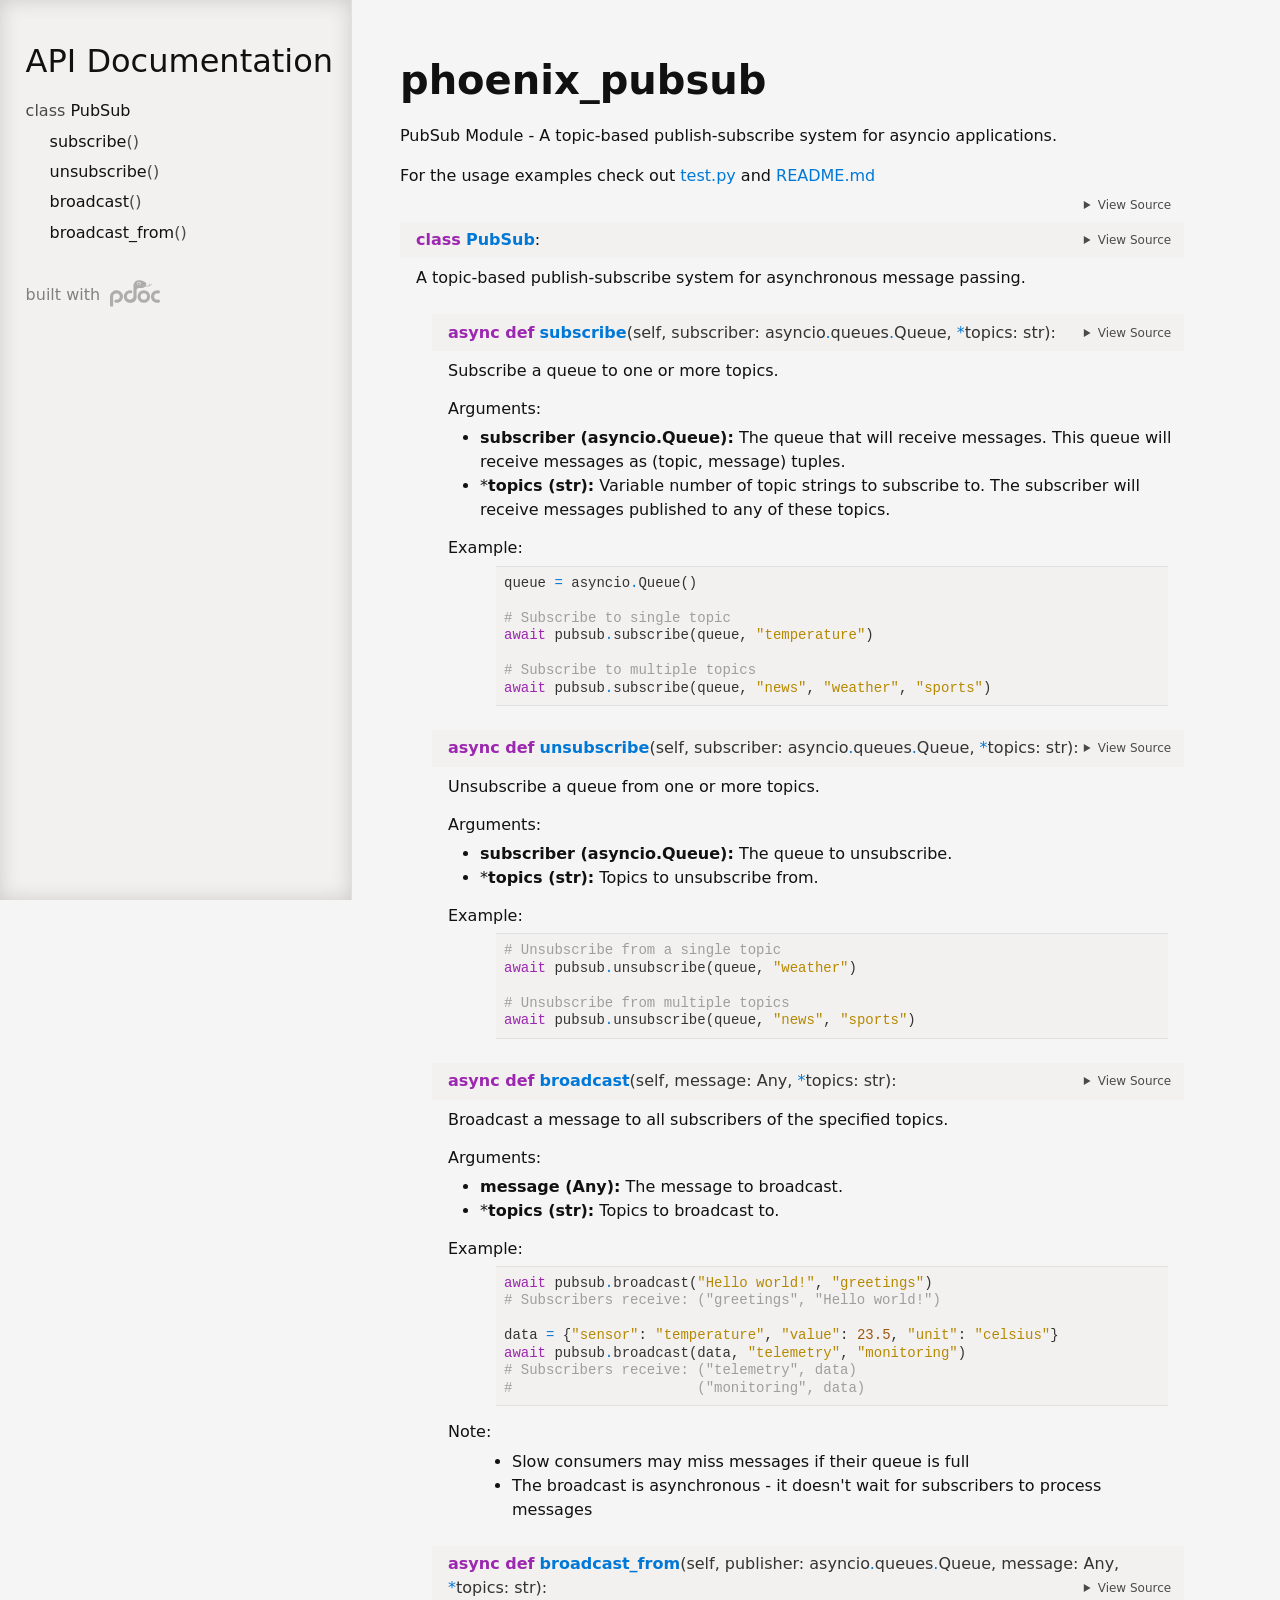
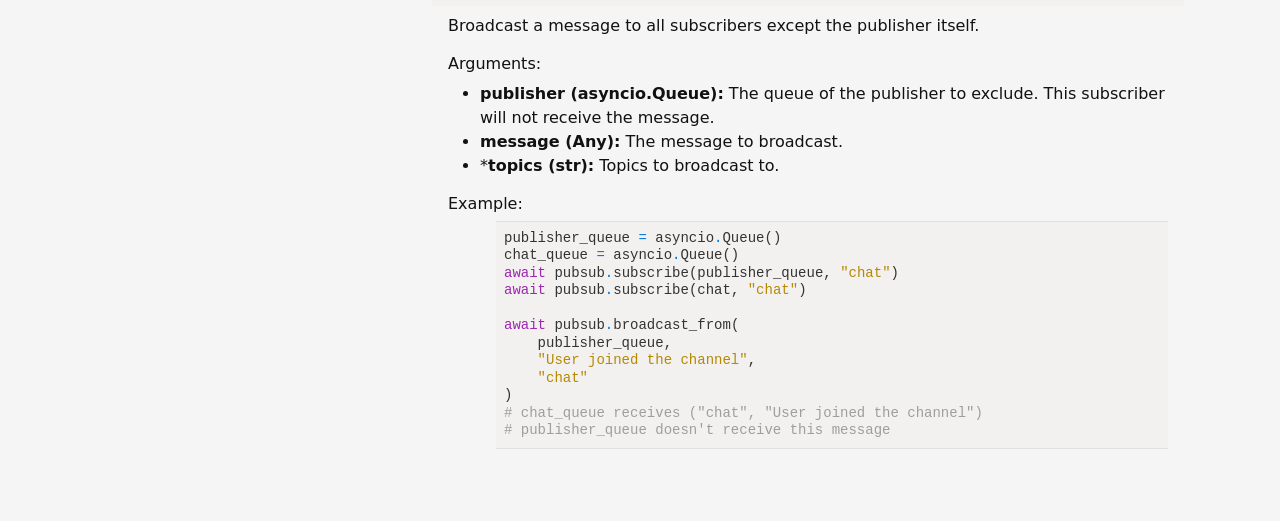
==== commit 177afcc8: "two themes" ====
--- a/docs/phoenix_pubsub.html
+++ b/docs/phoenix_pubsub.html
@@ -6,9 +6,17 @@
     <meta name="generator" content="pdoc 16.0.0"/>
     <title>phoenix_pubsub API documentation</title>
 
+
+    <!-- Dark theme styles -->
+    <link rel="stylesheet" href="theme.css" media="(prefers-color-scheme: dark)">
+    <link rel="stylesheet" href="syntax-highlighting.css" media="(prefers-color-scheme: dark)">
+
+    <!-- Light theme styles -->
+    <link rel="stylesheet" href="theme-light.css" media="(prefers-color-scheme: light)">
+    <link rel="stylesheet" href="syntax-highlighting-light.css" media="(prefers-color-scheme: light)">
+
+
     <style>/*! * Bootstrap Reboot v5.0.0 (https://getbootstrap.com/) * Copyright 2011-2021 The Bootstrap Authors * Copyright 2011-2021 Twitter, Inc. * Licensed under MIT (https://github.com/twbs/bootstrap/blob/main/LICENSE) * Forked from Normalize.css, licensed MIT (https://github.com/necolas/normalize.css/blob/master/LICENSE.md) */*,::after,::before{box-sizing:border-box}@media (prefers-reduced-motion:no-preference){:root{scroll-behavior:smooth}}body{margin:0;font-family:system-ui,-apple-system,"Segoe UI",Roboto,"Helvetica Neue",Arial,"Noto Sans","Liberation Sans",sans-serif,"Apple Color Emoji","Segoe UI Emoji","Segoe UI Symbol","Noto Color Emoji";font-size:1rem;font-weight:400;line-height:1.5;color:#212529;background-color:#fff;-webkit-text-size-adjust:100%;-webkit-tap-highlight-color:transparent}hr{margin:1rem 0;color:inherit;background-color:currentColor;border:0;opacity:.25}hr:not([size]){height:1px}h1,h2,h3,h4,h5,h6{margin-top:0;margin-bottom:.5rem;font-weight:500;line-height:1.2}h1{font-size:calc(1.375rem + 1.5vw)}@media (min-width:1200px){h1{font-size:2.5rem}}h2{font-size:calc(1.325rem + .9vw)}@media (min-width:1200px){h2{font-size:2rem}}h3{font-size:calc(1.3rem + .6vw)}@media (min-width:1200px){h3{font-size:1.75rem}}h4{font-size:calc(1.275rem + .3vw)}@media (min-width:1200px){h4{font-size:1.5rem}}h5{font-size:1.25rem}h6{font-size:1rem}p{margin-top:0;margin-bottom:1rem}abbr[data-bs-original-title],abbr[title]{-webkit-text-decoration:underline dotted;text-decoration:underline dotted;cursor:help;-webkit-text-decoration-skip-ink:none;text-decoration-skip-ink:none}address{margin-bottom:1rem;font-style:normal;line-height:inherit}ol,ul{padding-left:2rem}dl,ol,ul{margin-top:0;margin-bottom:1rem}ol ol,ol ul,ul ol,ul ul{margin-bottom:0}dt{font-weight:700}dd{margin-bottom:.5rem;margin-left:0}blockquote{margin:0 0 1rem}b,strong{font-weight:bolder}small{font-size:.875em}mark{padding:.2em;background-color:#fcf8e3}sub,sup{position:relative;font-size:.75em;line-height:0;vertical-align:baseline}sub{bottom:-.25em}sup{top:-.5em}a{color:#0d6efd;text-decoration:underline}a:hover{color:#0a58ca}a:not([href]):not([class]),a:not([href]):not([class]):hover{color:inherit;text-decoration:none}code,kbd,pre,samp{font-family:SFMono-Regular,Menlo,Monaco,Consolas,"Liberation Mono","Courier New",monospace;font-size:1em;direction:ltr;unicode-bidi:bidi-override}pre{display:block;margin-top:0;margin-bottom:1rem;overflow:auto;font-size:.875em}pre code{font-size:inherit;color:inherit;word-break:normal}code{font-size:.875em;color:#d63384;word-wrap:break-word}a>code{color:inherit}kbd{padding:.2rem .4rem;font-size:.875em;color:#fff;background-color:#212529;border-radius:.2rem}kbd kbd{padding:0;font-size:1em;font-weight:700}figure{margin:0 0 1rem}img,svg{vertical-align:middle}table{caption-side:bottom;border-collapse:collapse}caption{padding-top:.5rem;padding-bottom:.5rem;color:#6c757d;text-align:left}th{text-align:inherit;text-align:-webkit-match-parent}tbody,td,tfoot,th,thead,tr{border-color:inherit;border-style:solid;border-width:0}label{display:inline-block}button{border-radius:0}button:focus:not(:focus-visible){outline:0}button,input,optgroup,select,textarea{margin:0;font-family:inherit;font-size:inherit;line-height:inherit}button,select{text-transform:none}[role=button]{cursor:pointer}select{word-wrap:normal}select:disabled{opacity:1}[list]::-webkit-calendar-picker-indicator{display:none}[type=button],[type=reset],[type=submit],button{-webkit-appearance:button}[type=button]:not(:disabled),[type=reset]:not(:disabled),[type=submit]:not(:disabled),button:not(:disabled){cursor:pointer}::-moz-focus-inner{padding:0;border-style:none}textarea{resize:vertical}fieldset{min-width:0;padding:0;margin:0;border:0}legend{float:left;width:100%;padding:0;margin-bottom:.5rem;font-size:calc(1.275rem + .3vw);line-height:inherit}@media (min-width:1200px){legend{font-size:1.5rem}}legend+*{clear:left}::-webkit-datetime-edit-day-field,::-webkit-datetime-edit-fields-wrapper,::-webkit-datetime-edit-hour-field,::-webkit-datetime-edit-minute,::-webkit-datetime-edit-month-field,::-webkit-datetime-edit-text,::-webkit-datetime-edit-year-field{padding:0}::-webkit-inner-spin-button{height:auto}[type=search]{outline-offset:-2px;-webkit-appearance:textfield}::-webkit-search-decoration{-webkit-appearance:none}::-webkit-color-swatch-wrapper{padding:0}::file-selector-button{font:inherit}::-webkit-file-upload-button{font:inherit;-webkit-appearance:button}output{display:inline-block}iframe{border:0}summary{display:list-item;cursor:pointer}progress{vertical-align:baseline}[hidden]{display:none!important}</style>
-    <style>/*! syntax-highlighting.css */pre{line-height:125%;}span.linenos{color:#676b6f; background-color:transparent; padding-left:5px; padding-right:20px;}.pdoc-code .hll{background-color:#343438}.pdoc-code{background:#2e2e32; color:#e1e1e6}.pdoc-code .c{color:#676b6f}.pdoc-code .err{color:#FF3333}.pdoc-code .esc{color:#e1e1e6}.pdoc-code .g{color:#e1e1e6}.pdoc-code .k{color:#E58AC9}.pdoc-code .l{color:#FFA94D}.pdoc-code .n{color:#e1e1e6}.pdoc-code .o{color:#93DDFA}.pdoc-code .x{color:#e1e1e6}.pdoc-code .p{color:#e1e1e6}.pdoc-code .ch{color:#676b6f}.pdoc-code .cm{color:#676b6f}.pdoc-code .cp{color:#676b6f}.pdoc-code .cpf{color:#676b6f}.pdoc-code .c1{color:#676b6f}.pdoc-code .cs{color:#676b6f}.pdoc-code .gd{color:#FF3333}.pdoc-code .ge{color:#e1e1e6; font-style:italic}.pdoc-code .gr{color:#FF3333}.pdoc-code .gh{color:#e1e1e6}.pdoc-code .gi{color:#72b886}.pdoc-code .go{color:#E58AC9}.pdoc-code .gp{color:#F77483; font-weight:bold}.pdoc-code .gs{color:#e1e1e6; font-weight:bold}.pdoc-code .gu{color:#676b6f}.pdoc-code .gt{color:#e1e1e6}.pdoc-code .kc{color:#E58AC9}.pdoc-code .kd{color:#E58AC9}.pdoc-code .kn{color:#F77483}.pdoc-code .kp{color:#E58AC9}.pdoc-code .kr{color:#E58AC9}.pdoc-code .kt{color:#E58AC9}.pdoc-code .ld{color:#f7c95c}.pdoc-code .m{color:#FFA94D}.pdoc-code .s{color:#f7c95c}.pdoc-code .na{color:#93DDFA}.pdoc-code .nb{color:#e1e1e6}.pdoc-code .nc{color:#93DDFA}.pdoc-code .no{color:#E58AC9}.pdoc-code .nd{color:#93DDFA}.pdoc-code .ni{color:#e1e1e6}.pdoc-code .ne{color:#93DDFA}.pdoc-code .nf{color:#93DDFA}.pdoc-code .nl{color:#e1e1e6}.pdoc-code .nn{color:#e1e1e6}.pdoc-code .nx{color:#93DDFA}.pdoc-code .py{color:#e1e1e6}.pdoc-code .nt{color:#F77483}.pdoc-code .nv{color:#e1e1e6}.pdoc-code .ow{color:#F77483}.pdoc-code .w{color:#e1e1e6}.pdoc-code .mb{color:#FFA94D}.pdoc-code .mf{color:#FFA94D}.pdoc-code .mh{color:#FFA94D}.pdoc-code .mi{color:#FFA94D}.pdoc-code .mo{color:#FFA94D}.pdoc-code .sa{color:#f7c95c}.pdoc-code .sb{color:#f7c95c}.pdoc-code .sc{color:#f7c95c}.pdoc-code .dl{color:#f7c95c}.pdoc-code .sd{color:#f7c95c}.pdoc-code .s2{color:#f7c95c}.pdoc-code .se{color:#FFA94D}.pdoc-code .sh{color:#f7c95c}.pdoc-code .si{color:#f7c95c}.pdoc-code .sx{color:#f7c95c}.pdoc-code .sr{color:#f7c95c}.pdoc-code .s1{color:#f7c95c}.pdoc-code .ss{color:#f7c95c}.pdoc-code .bp{color:#e1e1e6}.pdoc-code .fm{color:#93DDFA}.pdoc-code .vc{color:#e1e1e6}.pdoc-code .vg{color:#e1e1e6}.pdoc-code .vi{color:#e1e1e6}.pdoc-code .vm{color:#e1e1e6}</style>
-    <style>/*! theme.css */:root{--pdoc-background:#2e2e32;}.pdoc{--text:#c0c0c0;--muted:#7f7f83;--link:#93DDFA;--link-hover:#7ac8e6;--code:#252529;--active:#3a3a3d;--accent:#343438;--accent2:#202024;--nav-hover:rgba(0, 0, 0, 0.1);--name:#93DDFA;--def:#E58AC9;--annotation:#FFA94D;}</style>
     <style>/*! layout.css */html, body{width:100%;height:100%;}html, main{scroll-behavior:smooth;}body{background-color:var(--pdoc-background);}@media (max-width:769px){#navtoggle{cursor:pointer;position:absolute;width:50px;height:40px;top:1rem;right:1rem;border-color:var(--text);color:var(--text);display:flex;opacity:0.8;z-index:999;}#navtoggle:hover{opacity:1;}#togglestate + div{display:none;}#togglestate:checked + div{display:inherit;}main, header{padding:2rem 3vw;}header + main{margin-top:-3rem;}.git-button{display:none !important;}nav input[type="search"]{max-width:77%;}nav input[type="search"]:first-child{margin-top:-6px;}nav input[type="search"]:valid ~ *{display:none !important;}}@media (min-width:770px){:root{--sidebar-width:clamp(12.5rem, 28vw, 22rem);}nav{position:fixed;overflow:auto;height:100vh;width:var(--sidebar-width);}main, header{padding:3rem 2rem 3rem calc(var(--sidebar-width) + 3rem);width:calc(54rem + var(--sidebar-width));max-width:100%;}header + main{margin-top:-4rem;}#navtoggle{display:none;}}#togglestate{position:absolute;height:0;opacity:0;}nav.pdoc{--pad:clamp(0.5rem, 2vw, 1.75rem);--indent:1.5rem;background-color:var(--accent);border-right:1px solid var(--accent2);box-shadow:0 0 20px rgba(50, 50, 50, .2) inset;padding:0 0 0 var(--pad);overflow-wrap:anywhere;scrollbar-width:thin; scrollbar-color:var(--accent2) transparent; z-index:1}nav.pdoc::-webkit-scrollbar{width:.4rem; }nav.pdoc::-webkit-scrollbar-thumb{background-color:var(--accent2); }nav.pdoc > div{padding:var(--pad) 0;}nav.pdoc .module-list-button{display:inline-flex;align-items:center;color:var(--text);border-color:var(--muted);margin-bottom:1rem;}nav.pdoc .module-list-button:hover{border-color:var(--text);}nav.pdoc input[type=search]{display:block;outline-offset:0;width:calc(100% - var(--pad));}nav.pdoc .logo{max-width:calc(100% - var(--pad));max-height:35vh;display:block;margin:0 auto 1rem;transform:translate(calc(-.5 * var(--pad)), 0);}nav.pdoc ul{list-style:none;padding-left:0;}nav.pdoc > div > ul{margin-left:calc(0px - var(--pad));}nav.pdoc li a{padding:.2rem 0 .2rem calc(var(--pad) + var(--indent));}nav.pdoc > div > ul > li > a{padding-left:var(--pad);}nav.pdoc li{transition:all 100ms;}nav.pdoc li:hover{background-color:var(--nav-hover);}nav.pdoc a, nav.pdoc a:hover{color:var(--text);}nav.pdoc a{display:block;}nav.pdoc > h2:first-of-type{margin-top:1.5rem;}nav.pdoc .class:before{content:"class ";color:var(--muted);}nav.pdoc .function:after{content:"()";color:var(--muted);}nav.pdoc footer:before{content:"";display:block;width:calc(100% - var(--pad));border-top:solid var(--accent2) 1px;margin-top:1.5rem;padding-top:.5rem;}nav.pdoc footer{font-size:small;}</style>
     <style>/*! content.css */.pdoc{color:var(--text);box-sizing:border-box;line-height:1.5;background:none;}.pdoc .pdoc-button{cursor:pointer;display:inline-block;border:solid black 1px;border-radius:2px;font-size:.75rem;padding:calc(0.5em - 1px) 1em;transition:100ms all;}.pdoc .alert{padding:1rem 1rem 1rem calc(1.5rem + 24px);border:1px solid transparent;border-radius:.25rem;background-repeat:no-repeat;background-position:.75rem center;margin-bottom:1rem;}.pdoc .alert > em{display:none;}.pdoc .alert > *:last-child{margin-bottom:0;}.pdoc .alert.note{color:#084298;background-color:#cfe2ff;border-color:#b6d4fe;background-image:url("data:image/svg+xml,%3Csvg%20xmlns%3D%22http%3A//www.w3.org/2000/svg%22%20width%3D%2224%22%20height%3D%2224%22%20fill%3D%22%23084298%22%20viewBox%3D%220%200%2016%2016%22%3E%3Cpath%20d%3D%22M8%2016A8%208%200%201%200%208%200a8%208%200%200%200%200%2016zm.93-9.412-1%204.705c-.07.34.029.533.304.533.194%200%20.487-.07.686-.246l-.088.416c-.287.346-.92.598-1.465.598-.703%200-1.002-.422-.808-1.319l.738-3.468c.064-.293.006-.399-.287-.47l-.451-.081.082-.381%202.29-.287zM8%205.5a1%201%200%201%201%200-2%201%201%200%200%201%200%202z%22/%3E%3C/svg%3E");}.pdoc .alert.tip{color:#0a3622;background-color:#d1e7dd;border-color:#a3cfbb;background-image:url("data:image/svg+xml,%3Csvg%20xmlns%3D%22http%3A//www.w3.org/2000/svg%22%20width%3D%2224%22%20height%3D%2224%22%20fill%3D%22%230a3622%22%20viewBox%3D%220%200%2016%2016%22%3E%3Cpath%20d%3D%22M2%206a6%206%200%201%201%2010.174%204.31c-.203.196-.359.4-.453.619l-.762%201.769A.5.5%200%200%201%2010.5%2013a.5.5%200%200%201%200%201%20.5.5%200%200%201%200%201l-.224.447a1%201%200%200%201-.894.553H6.618a1%201%200%200%201-.894-.553L5.5%2015a.5.5%200%200%201%200-1%20.5.5%200%200%201%200-1%20.5.5%200%200%201-.46-.302l-.761-1.77a2%202%200%200%200-.453-.618A5.98%205.98%200%200%201%202%206m6-5a5%205%200%200%200-3.479%208.592c.263.254.514.564.676.941L5.83%2012h4.342l.632-1.467c.162-.377.413-.687.676-.941A5%205%200%200%200%208%201%22/%3E%3C/svg%3E");}.pdoc .alert.important{color:#055160;background-color:#cff4fc;border-color:#9eeaf9;background-image:url("data:image/svg+xml,%3Csvg%20xmlns%3D%22http%3A//www.w3.org/2000/svg%22%20width%3D%2224%22%20height%3D%2224%22%20fill%3D%22%23055160%22%20viewBox%3D%220%200%2016%2016%22%3E%3Cpath%20d%3D%22M2%200a2%202%200%200%200-2%202v12a2%202%200%200%200%202%202h12a2%202%200%200%200%202-2V2a2%202%200%200%200-2-2zm6%204c.535%200%20.954.462.9.995l-.35%203.507a.552.552%200%200%201-1.1%200L7.1%204.995A.905.905%200%200%201%208%204m.002%206a1%201%200%201%201%200%202%201%201%200%200%201%200-2%22/%3E%3C/svg%3E");}.pdoc .alert.warning{color:#664d03;background-color:#fff3cd;border-color:#ffecb5;background-image:url("data:image/svg+xml,%3Csvg%20xmlns%3D%22http%3A//www.w3.org/2000/svg%22%20width%3D%2224%22%20height%3D%2224%22%20fill%3D%22%23664d03%22%20viewBox%3D%220%200%2016%2016%22%3E%3Cpath%20d%3D%22M8.982%201.566a1.13%201.13%200%200%200-1.96%200L.165%2013.233c-.457.778.091%201.767.98%201.767h13.713c.889%200%201.438-.99.98-1.767L8.982%201.566zM8%205c.535%200%20.954.462.9.995l-.35%203.507a.552.552%200%200%201-1.1%200L7.1%205.995A.905.905%200%200%201%208%205zm.002%206a1%201%200%201%201%200%202%201%201%200%200%201%200-2z%22/%3E%3C/svg%3E");}.pdoc .alert.caution{color:#842029;background-color:#f8d7da;border-color:#f5c2c7;background-image:url("data:image/svg+xml,%3Csvg%20xmlns%3D%22http%3A//www.w3.org/2000/svg%22%20width%3D%2224%22%20height%3D%2224%22%20fill%3D%22%23842029%22%20viewBox%3D%220%200%2016%2016%22%3E%3Cpath%20d%3D%22M11.46.146A.5.5%200%200%200%2011.107%200H4.893a.5.5%200%200%200-.353.146L.146%204.54A.5.5%200%200%200%200%204.893v6.214a.5.5%200%200%200%20.146.353l4.394%204.394a.5.5%200%200%200%20.353.146h6.214a.5.5%200%200%200%20.353-.146l4.394-4.394a.5.5%200%200%200%20.146-.353V4.893a.5.5%200%200%200-.146-.353zM8%204c.535%200%20.954.462.9.995l-.35%203.507a.552.552%200%200%201-1.1%200L7.1%204.995A.905.905%200%200%201%208%204m.002%206a1%201%200%201%201%200%202%201%201%200%200%201%200-2%22/%3E%3C/svg%3E");}.pdoc .alert.danger{color:#842029;background-color:#f8d7da;border-color:#f5c2c7;background-image:url("data:image/svg+xml,%3Csvg%20xmlns%3D%22http%3A//www.w3.org/2000/svg%22%20width%3D%2224%22%20height%3D%2224%22%20fill%3D%22%23842029%22%20viewBox%3D%220%200%2016%2016%22%3E%3Cpath%20d%3D%22M5.52.359A.5.5%200%200%201%206%200h4a.5.5%200%200%201%20.474.658L8.694%206H12.5a.5.5%200%200%201%20.395.807l-7%209a.5.5%200%200%201-.873-.454L6.823%209.5H3.5a.5.5%200%200%201-.48-.641l2.5-8.5z%22/%3E%3C/svg%3E");}.pdoc .visually-hidden{position:absolute !important;width:1px !important;height:1px !important;padding:0 !important;margin:-1px !important;overflow:hidden !important;clip:rect(0, 0, 0, 0) !important;white-space:nowrap !important;border:0 !important;}.pdoc h1, .pdoc h2, .pdoc h3{font-weight:300;margin:.3em 0;padding:.2em 0;}.pdoc > section:not(.module-info) h1{font-size:1.5rem;font-weight:500;}.pdoc > section:not(.module-info) h2{font-size:1.4rem;font-weight:500;}.pdoc > section:not(.module-info) h3{font-size:1.3rem;font-weight:500;}.pdoc > section:not(.module-info) h4{font-size:1.2rem;}.pdoc > section:not(.module-info) h5{font-size:1.1rem;}.pdoc a{text-decoration:none;color:var(--link);}.pdoc a:hover{color:var(--link-hover);}.pdoc blockquote{margin-left:2rem;}.pdoc pre{border-top:1px solid var(--accent2);border-bottom:1px solid var(--accent2);margin-top:0;margin-bottom:1em;padding:.5rem 0 .5rem .5rem;overflow-x:auto;background-color:var(--code);}.pdoc code{color:var(--text);padding:.2em .4em;margin:0;font-size:85%;background-color:var(--accent);border-radius:6px;}.pdoc a > code{color:inherit;}.pdoc pre > code{display:inline-block;font-size:inherit;background:none;border:none;padding:0;}.pdoc > section:not(.module-info){margin-bottom:1.5rem;}.pdoc .modulename{margin-top:0;font-weight:bold;}.pdoc .modulename a{color:var(--link);transition:100ms all;}.pdoc .git-button{float:right;border:solid var(--link) 1px;}.pdoc .git-button:hover{background-color:var(--link);color:var(--pdoc-background);}.view-source-toggle-state,.view-source-toggle-state ~ .pdoc-code{display:none;}.view-source-toggle-state:checked ~ .pdoc-code{display:block;}.view-source-button{display:inline-block;float:right;font-size:.75rem;line-height:1.5rem;color:var(--muted);padding:0 .4rem 0 1.3rem;cursor:pointer;text-indent:-2px;}.view-source-button > span{visibility:hidden;}.module-info .view-source-button{float:none;display:flex;justify-content:flex-end;margin:-1.2rem .4rem -.2rem 0;}.view-source-button::before{position:absolute;content:"View Source";display:list-item;list-style-type:disclosure-closed;}.view-source-toggle-state:checked ~ .attr .view-source-button::before,.view-source-toggle-state:checked ~ .view-source-button::before{list-style-type:disclosure-open;}.pdoc .docstring{margin-bottom:1.5rem;}.pdoc section:not(.module-info) .docstring{margin-left:clamp(0rem, 5vw - 2rem, 1rem);}.pdoc .docstring .pdoc-code{margin-left:1em;margin-right:1em;}.pdoc h1:target,.pdoc h2:target,.pdoc h3:target,.pdoc h4:target,.pdoc h5:target,.pdoc h6:target,.pdoc .pdoc-code > pre > span:target{background-color:var(--active);box-shadow:-1rem 0 0 0 var(--active);}.pdoc .pdoc-code > pre > span:target{display:block;}.pdoc div:target > .attr,.pdoc section:target > .attr,.pdoc dd:target > a{background-color:var(--active);}.pdoc *{scroll-margin:2rem;}.pdoc .pdoc-code .linenos{user-select:none;}.pdoc .attr:hover{filter:contrast(0.95);}.pdoc section, .pdoc .classattr{position:relative;}.pdoc .headerlink{--width:clamp(1rem, 3vw, 2rem);position:absolute;top:0;left:calc(0rem - var(--width));transition:all 100ms ease-in-out;opacity:0;}.pdoc .headerlink::before{content:"#";display:block;text-align:center;width:var(--width);height:2.3rem;line-height:2.3rem;font-size:1.5rem;}.pdoc .attr:hover ~ .headerlink,.pdoc *:target > .headerlink,.pdoc .headerlink:hover{opacity:1;}.pdoc .attr{display:block;margin:.5rem 0 .5rem;padding:.4rem .4rem .4rem 1rem;background-color:var(--accent);overflow-x:auto;}.pdoc .classattr{margin-left:2rem;}.pdoc .decorator-deprecated{color:#842029;}.pdoc .decorator-deprecated ~ span{filter:grayscale(1) opacity(0.8);}.pdoc .name{color:var(--name);font-weight:bold;}.pdoc .def{color:var(--def);font-weight:bold;}.pdoc .signature{background-color:transparent;}.pdoc .param, .pdoc .return-annotation{white-space:pre;}.pdoc .signature.multiline .param{display:block;}.pdoc .signature.condensed .param{display:inline-block;}.pdoc .annotation{color:var(--annotation);}.pdoc .view-value-toggle-state,.pdoc .view-value-toggle-state ~ .default_value{display:none;}.pdoc .view-value-toggle-state:checked ~ .default_value{display:inherit;}.pdoc .view-value-button{font-size:.5rem;vertical-align:middle;border-style:dashed;margin-top:-0.1rem;}.pdoc .view-value-button:hover{background:white;}.pdoc .view-value-button::before{content:"show";text-align:center;width:2.2em;display:inline-block;}.pdoc .view-value-toggle-state:checked ~ .view-value-button::before{content:"hide";}.pdoc .inherited{margin-left:2rem;}.pdoc .inherited dt{font-weight:700;}.pdoc .inherited dt, .pdoc .inherited dd{display:inline;margin-left:0;margin-bottom:.5rem;}.pdoc .inherited dd:not(:last-child):after{content:", ";}.pdoc .inherited .class:before{content:"class ";}.pdoc .inherited .function a:after{content:"()";}.pdoc .search-result .docstring{overflow:auto;max-height:25vh;}.pdoc .search-result.focused > .attr{background-color:var(--active);}.pdoc .attribution{margin-top:2rem;display:block;opacity:0.5;transition:all 200ms;filter:grayscale(100%);}.pdoc .attribution:hover{opacity:1;filter:grayscale(0%);}.pdoc .attribution img{margin-left:5px;height:27px;vertical-align:bottom;width:50px;transition:all 200ms;}.pdoc table{display:block;width:max-content;max-width:100%;overflow:auto;margin-bottom:1rem;}.pdoc table th{font-weight:600;}.pdoc table th, .pdoc table td{padding:6px 13px;border:1px solid var(--accent2);}</style>
     <style>/*! custom.css */</style></head>
--- a/docs/theme.css
+++ b/docs/theme.css
@@ -0,0 +1,18 @@
+:root {
+    --pdoc-background: #2e2e32;
+}
+
+.pdoc {
+    --text: #c0c0c0;
+    --muted: #7f7f83;
+    --link: #93DDFA;
+    --link-hover: #7ac8e6;
+    --code: #252529;
+    --active: #3a3a3d;
+    --accent: #343438;
+    --accent2: #202024;
+    --nav-hover: rgba(0, 0, 0, 0.1);
+    --name: #93DDFA;
+    --def: #E58AC9;
+    --annotation: #FFA94D;
+}
--- a/docs/syntax-highlighting.css
+++ b/docs/syntax-highlighting.css
@@ -0,0 +1,80 @@
+/* lite-dark color scheme for pdoc */
+pre { line-height: 125%; }
+span.linenos { color: #676b6f; background-color: transparent; padding-left: 5px; padding-right: 20px; }
+.pdoc-code .hll { background-color: #343438 }
+.pdoc-code { background: #2e2e32; color: #e1e1e6 }
+.pdoc-code .c { color: #676b6f } /* Comment */
+.pdoc-code .err { color: #FF3333 } /* Error */
+.pdoc-code .esc { color: #e1e1e6 } /* Escape */
+.pdoc-code .g { color: #e1e1e6 } /* Generic */
+.pdoc-code .k { color: #E58AC9 } /* Keyword */
+.pdoc-code .l { color: #FFA94D } /* Literal */
+.pdoc-code .n { color: #e1e1e6 } /* Name */
+.pdoc-code .o { color: #93DDFA } /* Operator */
+.pdoc-code .x { color: #e1e1e6 } /* Other */
+.pdoc-code .p { color: #e1e1e6 } /* Punctuation */
+.pdoc-code .ch { color: #676b6f } /* Comment.Hashbang */
+.pdoc-code .cm { color: #676b6f } /* Comment.Multiline */
+.pdoc-code .cp { color: #676b6f } /* Comment.Preproc */
+.pdoc-code .cpf { color: #676b6f } /* Comment.PreprocFile */
+.pdoc-code .c1 { color: #676b6f } /* Comment.Single */
+.pdoc-code .cs { color: #676b6f } /* Comment.Special */
+.pdoc-code .gd { color: #FF3333 } /* Generic.Deleted */
+.pdoc-code .ge { color: #e1e1e6; font-style: italic } /* Generic.Emph */
+.pdoc-code .gr { color: #FF3333 } /* Generic.Error */
+.pdoc-code .gh { color: #e1e1e6 } /* Generic.Heading */
+.pdoc-code .gi { color: #72b886 } /* Generic.Inserted */
+.pdoc-code .go { color: #E58AC9 } /* Generic.Output */
+.pdoc-code .gp { color: #F77483; font-weight: bold } /* Generic.Prompt */
+.pdoc-code .gs { color: #e1e1e6; font-weight: bold } /* Generic.Strong */
+.pdoc-code .gu { color: #676b6f } /* Generic.Subheading */
+.pdoc-code .gt { color: #e1e1e6 } /* Generic.Traceback */
+.pdoc-code .kc { color: #E58AC9 } /* Keyword.Constant */
+.pdoc-code .kd { color: #E58AC9 } /* Keyword.Declaration */
+.pdoc-code .kn { color: #F77483 } /* Keyword.Namespace */
+.pdoc-code .kp { color: #E58AC9 } /* Keyword.Pseudo */
+.pdoc-code .kr { color: #E58AC9 } /* Keyword.Reserved */
+.pdoc-code .kt { color: #E58AC9 } /* Keyword.Type */
+.pdoc-code .ld { color: #f7c95c } /* Literal.Date */
+.pdoc-code .m { color: #FFA94D } /* Literal.Number */
+.pdoc-code .s { color: #f7c95c } /* Literal.String */
+.pdoc-code .na { color: #93DDFA } /* Name.Attribute */
+.pdoc-code .nb { color: #e1e1e6 } /* Name.Builtin */
+.pdoc-code .nc { color: #93DDFA } /* Name.Class */
+.pdoc-code .no { color: #E58AC9 } /* Name.Constant */
+.pdoc-code .nd { color: #93DDFA } /* Name.Decorator */
+.pdoc-code .ni { color: #e1e1e6 } /* Name.Entity */
+.pdoc-code .ne { color: #93DDFA } /* Name.Exception */
+.pdoc-code .nf { color: #93DDFA } /* Name.Function */
+.pdoc-code .nl { color: #e1e1e6 } /* Name.Label */
+.pdoc-code .nn { color: #e1e1e6 } /* Name.Namespace */
+.pdoc-code .nx { color: #93DDFA } /* Name.Other */
+.pdoc-code .py { color: #e1e1e6 } /* Name.Property */
+.pdoc-code .nt { color: #F77483 } /* Name.Tag */
+.pdoc-code .nv { color: #e1e1e6 } /* Name.Variable */
+.pdoc-code .ow { color: #E58AC9 } /* Operator.Word */
+.pdoc-code .w { color: #e1e1e6 } /* Text.Whitespace */
+.pdoc-code .mb { color: #FFA94D } /* Literal.Number.Bin */
+.pdoc-code .mf { color: #FFA94D } /* Literal.Number.Float */
+.pdoc-code .mh { color: #FFA94D } /* Literal.Number.Hex */
+.pdoc-code .mi { color: #FFA94D } /* Literal.Number.Integer */
+.pdoc-code .mo { color: #FFA94D } /* Literal.Number.Oct */
+.pdoc-code .sa { color: #f7c95c } /* Literal.String.Affix */
+.pdoc-code .sb { color: #f7c95c } /* Literal.String.Backtick */
+.pdoc-code .sc { color: #f7c95c } /* Literal.String.Char */
+.pdoc-code .dl { color: #f7c95c } /* Literal.String.Delimiter */
+.pdoc-code .sd { color: #f7c95c } /* Literal.String.Doc */
+.pdoc-code .s2 { color: #f7c95c } /* Literal.String.Double */
+.pdoc-code .se { color: #FFA94D } /* Literal.String.Escape */
+.pdoc-code .sh { color: #f7c95c } /* Literal.String.Heredoc */
+.pdoc-code .si { color: #f7c95c } /* Literal.String.Interpol */
+.pdoc-code .sx { color: #f7c95c } /* Literal.String.Other */
+.pdoc-code .sr { color: #f7c95c } /* Literal.String.Regex */
+.pdoc-code .s1 { color: #f7c95c } /* Literal.String.Single */
+.pdoc-code .ss { color: #f7c95c } /* Literal.String.Symbol */
+.pdoc-code .bp { color: #e1e1e6 } /* Name.Builtin.Pseudo */
+.pdoc-code .fm { color: #93DDFA } /* Name.Function.Magic */
+.pdoc-code .vc { color: #e1e1e6 } /* Name.Variable.Class */
+.pdoc-code .vg { color: #e1e1e6 } /* Name.Variable.Global */
+.pdoc-code .vi { color: #e1e1e6 } /* Name.Variable.Instance */
+.pdoc-code .vm { color: #e1e1e6 } /* Name.Variable.Magic */
--- a/docs/theme-light.css
+++ b/docs/theme-light.css
@@ -0,0 +1,18 @@
+:root {
+    --pdoc-background: #f5f5f5;
+}
+
+.pdoc {
+    --text: #111111;
+    --muted: #4b4a4a;
+    --link: #0078D7;
+    --link-hover: #008cff;
+    --code: #f3f0f0; /*#f3f0f0*/ /*e0e0e0*/
+    --active: #f3f0f0;
+    --accent: #f3f0f0;
+    --accent2: #e0e0e0;
+    --nav-hover: rgba(150, 150, 150, 0.1);
+    --name: #0078D7;
+    --def: #9C27B0;
+    --annotation: #9e580d;
+}
--- a/docs/syntax-highlighting-light.css
+++ b/docs/syntax-highlighting-light.css
@@ -0,0 +1,80 @@
+/* lite-light color scheme for pdoc */
+pre { line-height: 125%; }
+span.linenos { color: #9E9E9E; background-color: transparent; padding-left: 5px; padding-right: 20px; }
+.pdoc-code .hll { background-color: #e0e0e0 }
+.pdoc-code { background: #f5f5f5; color: #333333 }
+.pdoc-code .c { color: #9E9E9E } /* Comment */
+.pdoc-code .err { color: #F44336 } /* Error */
+.pdoc-code .esc { color: #333333 } /* Escape */
+.pdoc-code .g { color: #333333 } /* Generic */
+.pdoc-code .k { color: #9C27B0 } /* Keyword */
+.pdoc-code .l { color: #9e580d } /* Literal */
+.pdoc-code .n { color: #333333 } /* Name */
+.pdoc-code .o { color: #0078D7 } /* Operator */
+.pdoc-code .x { color: #333333 } /* Other */
+.pdoc-code .p { color: #333333 } /* Punctuation */
+.pdoc-code .ch { color: #9E9E9E } /* Comment.Hashbang */
+.pdoc-code .cm { color: #9E9E9E } /* Comment.Multiline */
+.pdoc-code .cp { color: #9E9E9E } /* Comment.Preproc */
+.pdoc-code .cpf { color: #9E9E9E } /* Comment.PreprocFile */
+.pdoc-code .c1 { color: #9E9E9E } /* Comment.Single */
+.pdoc-code .cs { color: #9E9E9E } /* Comment.Special */
+.pdoc-code .gd { color: #F44336 } /* Generic.Deleted */
+.pdoc-code .ge { color: #333333; font-style: italic } /* Generic.Emph */
+.pdoc-code .gr { color: #F44336 } /* Generic.Error */
+.pdoc-code .gh { color: #333333 } /* Generic.Heading */
+.pdoc-code .gi { color: #4CAF50 } /* Generic.Inserted */
+.pdoc-code .go { color: #9C27B0 } /* Generic.Output */
+.pdoc-code .gp { color: #ad1403; font-weight: bold } /* Generic.Prompt */
+.pdoc-code .gs { color: #333333; font-weight: bold } /* Generic.Strong */
+.pdoc-code .gu { color: #9E9E9E } /* Generic.Subheading */
+.pdoc-code .gt { color: #333333 } /* Generic.Traceback */
+.pdoc-code .kc { color: #9C27B0 } /* Keyword.Constant */
+.pdoc-code .kd { color: #9C27B0 } /* Keyword.Declaration */
+.pdoc-code .kn { color: #ad1403 } /* Keyword.Namespace */
+.pdoc-code .kp { color: #9C27B0 } /* Keyword.Pseudo */
+.pdoc-code .kr { color: #9C27B0 } /* Keyword.Reserved */
+.pdoc-code .kt { color: #9C27B0 } /* Keyword.Type */
+.pdoc-code .ld { color: #b58900 } /* Literal.Date */
+.pdoc-code .m { color: #9e580d } /* Literal.Number */
+.pdoc-code .s { color: #b58900 } /* Literal.String */
+.pdoc-code .na { color: #0078D7 } /* Name.Attribute */
+.pdoc-code .nb { color: #333333 } /* Name.Builtin */
+.pdoc-code .nc { color: #0078D7 } /* Name.Class */
+.pdoc-code .no { color: #9C27B0 } /* Name.Constant */
+.pdoc-code .nd { color: #0078D7 } /* Name.Decorator */
+.pdoc-code .ni { color: #333333 } /* Name.Entity */
+.pdoc-code .ne { color: #0078D7 } /* Name.Exception */
+.pdoc-code .nf { color: #0078D7 } /* Name.Function */
+.pdoc-code .nl { color: #333333 } /* Name.Label */
+.pdoc-code .nn { color: #333333 } /* Name.Namespace */
+.pdoc-code .nx { color: #0078D7 } /* Name.Other */
+.pdoc-code .py { color: #333333 } /* Name.Property */
+.pdoc-code .nt { color: #ad1403 } /* Name.Tag */
+.pdoc-code .nv { color: #333333 } /* Name.Variable */
+.pdoc-code .ow { color: #9C27B0 } /* Operator.Word */
+.pdoc-code .w { color: #333333 } /* Text.Whitespace */
+.pdoc-code .mb { color: #9e580d } /* Literal.Number.Bin */
+.pdoc-code .mf { color: #9e580d } /* Literal.Number.Float */
+.pdoc-code .mh { color: #9e580d } /* Literal.Number.Hex */
+.pdoc-code .mi { color: #9e580d } /* Literal.Number.Integer */
+.pdoc-code .mo { color: #9e580d } /* Literal.Number.Oct */
+.pdoc-code .sa { color: #b58900 } /* Literal.String.Affix */
+.pdoc-code .sb { color: #b58900 } /* Literal.String.Backtick */
+.pdoc-code .sc { color: #b58900 } /* Literal.String.Char */
+.pdoc-code .dl { color: #b58900 } /* Literal.String.Delimiter */
+.pdoc-code .sd { color: #b58900 } /* Literal.String.Doc */
+.pdoc-code .s2 { color: #b58900 } /* Literal.String.Double */
+.pdoc-code .se { color: #9e580d } /* Literal.String.Escape */
+.pdoc-code .sh { color: #b58900 } /* Literal.String.Heredoc */
+.pdoc-code .si { color: #b58900 } /* Literal.String.Interpol */
+.pdoc-code .sx { color: #b58900 } /* Literal.String.Other */
+.pdoc-code .sr { color: #b58900 } /* Literal.String.Regex */
+.pdoc-code .s1 { color: #b58900 } /* Literal.String.Single */
+.pdoc-code .ss { color: #b58900 } /* Literal.String.Symbol */
+.pdoc-code .bp { color: #333333 } /* Name.Builtin.Pseudo */
+.pdoc-code .fm { color: #0078D7 } /* Name.Function.Magic */
+.pdoc-code .vc { color: #333333 } /* Name.Variable.Class */
+.pdoc-code .vg { color: #333333 } /* Name.Variable.Global */
+.pdoc-code .vi { color: #333333 } /* Name.Variable.Instance */
+.pdoc-code .vm { color: #333333 } /* Name.Variable.Magic */
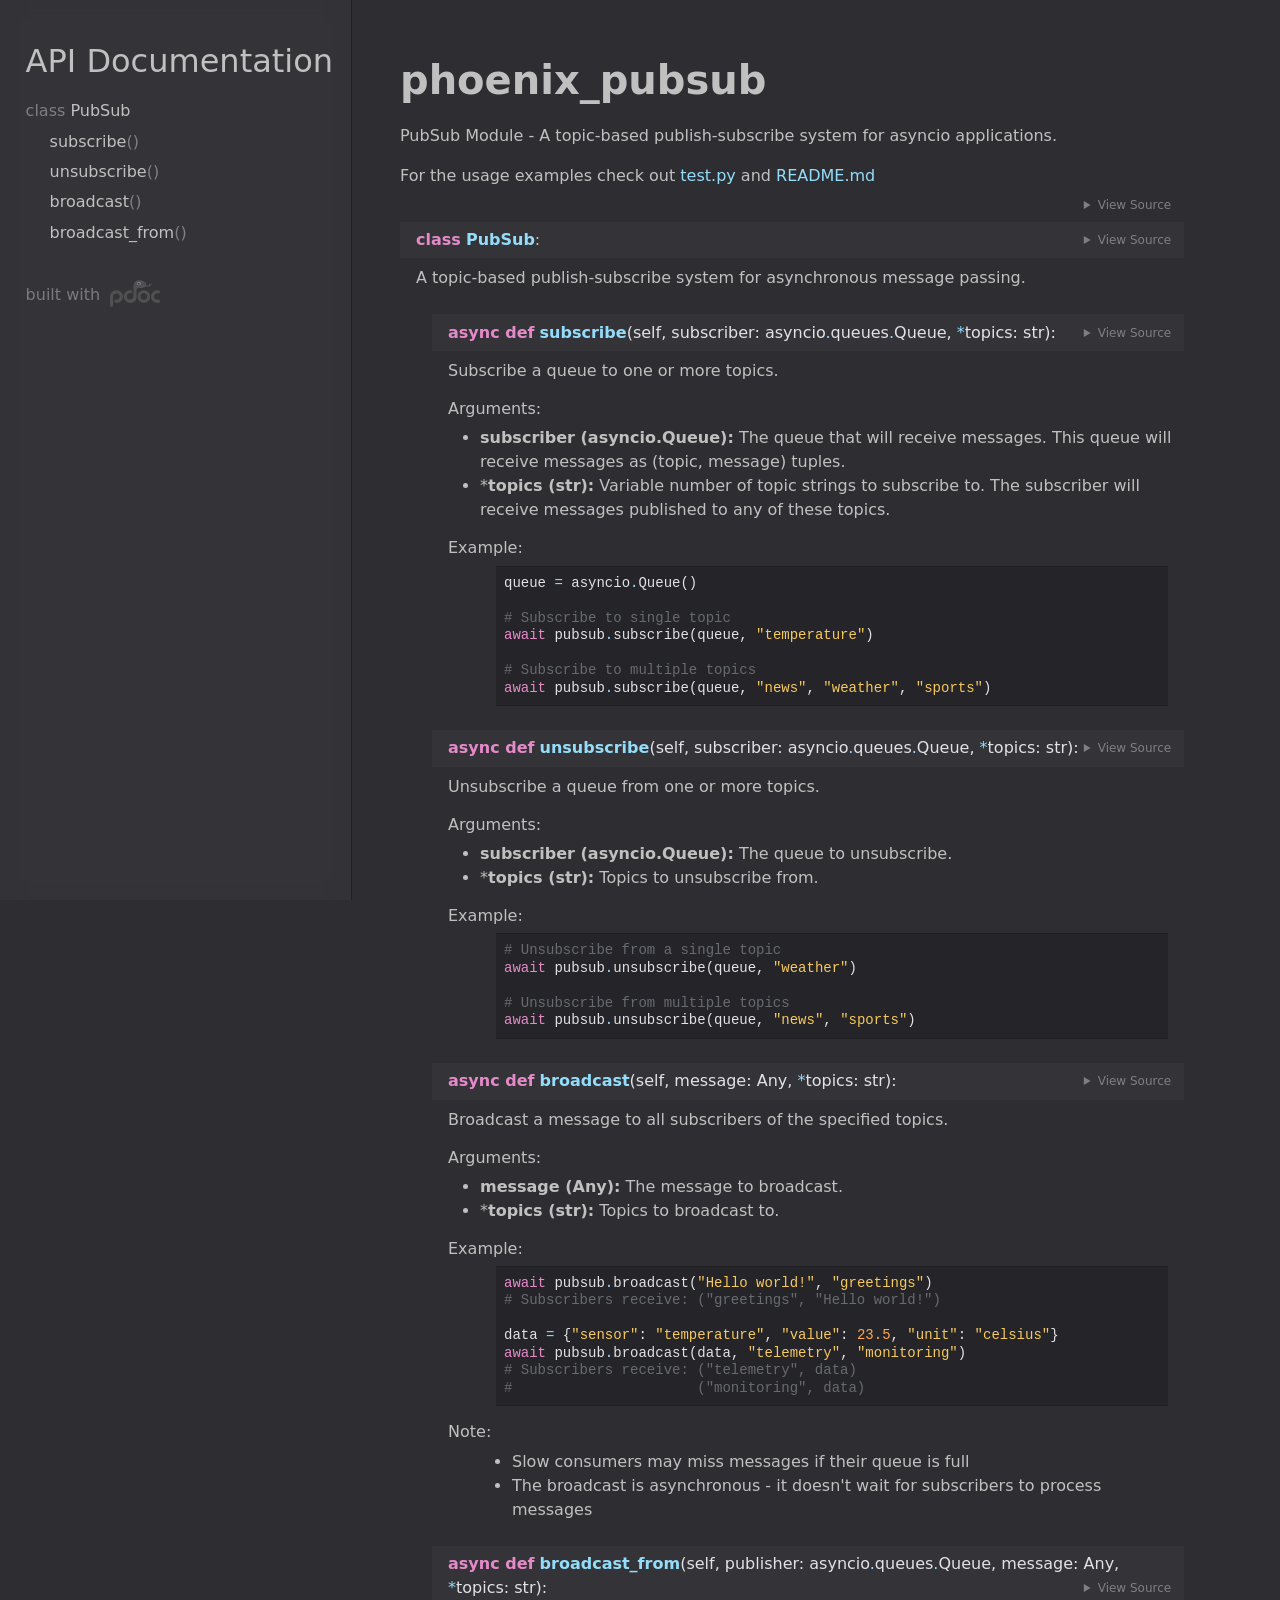
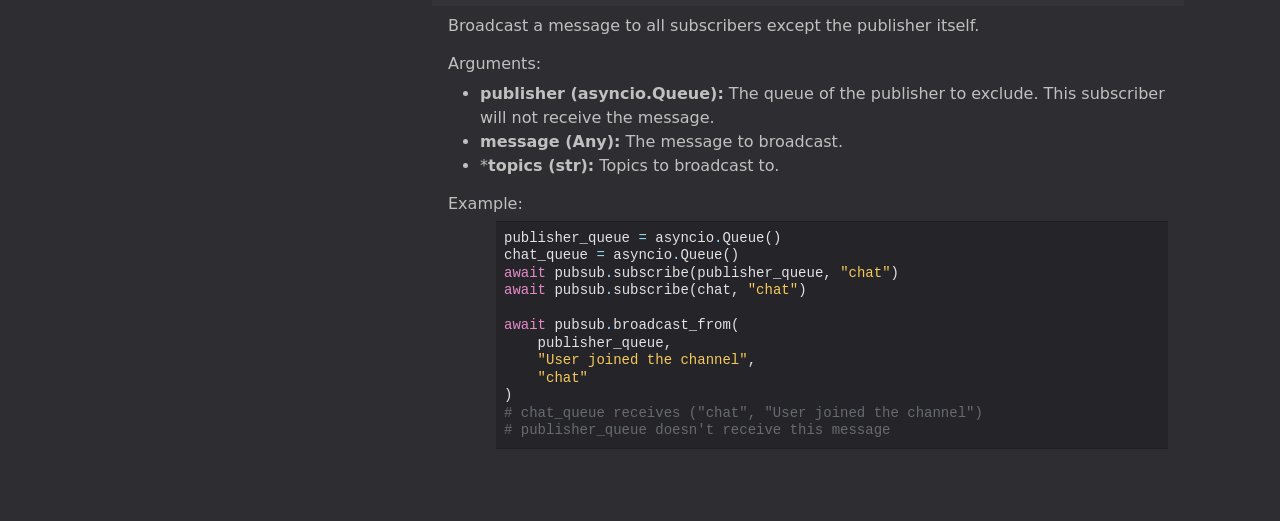
==== commit 5daaa1b2: "remove all of that css" ====
--- a/docs/phoenix_pubsub.html
+++ b/docs/phoenix_pubsub.html
@@ -6,17 +6,9 @@
     <meta name="generator" content="pdoc 16.0.0"/>
     <title>phoenix_pubsub API documentation</title>
 
-
-    <!-- Dark theme styles -->
-    <link rel="stylesheet" href="theme.css" media="(prefers-color-scheme: dark)">
-    <link rel="stylesheet" href="syntax-highlighting.css" media="(prefers-color-scheme: dark)">
-
-    <!-- Light theme styles -->
-    <link rel="stylesheet" href="theme-light.css" media="(prefers-color-scheme: light)">
-    <link rel="stylesheet" href="syntax-highlighting-light.css" media="(prefers-color-scheme: light)">
-
-
     <style>/*! * Bootstrap Reboot v5.0.0 (https://getbootstrap.com/) * Copyright 2011-2021 The Bootstrap Authors * Copyright 2011-2021 Twitter, Inc. * Licensed under MIT (https://github.com/twbs/bootstrap/blob/main/LICENSE) * Forked from Normalize.css, licensed MIT (https://github.com/necolas/normalize.css/blob/master/LICENSE.md) */*,::after,::before{box-sizing:border-box}@media (prefers-reduced-motion:no-preference){:root{scroll-behavior:smooth}}body{margin:0;font-family:system-ui,-apple-system,"Segoe UI",Roboto,"Helvetica Neue",Arial,"Noto Sans","Liberation Sans",sans-serif,"Apple Color Emoji","Segoe UI Emoji","Segoe UI Symbol","Noto Color Emoji";font-size:1rem;font-weight:400;line-height:1.5;color:#212529;background-color:#fff;-webkit-text-size-adjust:100%;-webkit-tap-highlight-color:transparent}hr{margin:1rem 0;color:inherit;background-color:currentColor;border:0;opacity:.25}hr:not([size]){height:1px}h1,h2,h3,h4,h5,h6{margin-top:0;margin-bottom:.5rem;font-weight:500;line-height:1.2}h1{font-size:calc(1.375rem + 1.5vw)}@media (min-width:1200px){h1{font-size:2.5rem}}h2{font-size:calc(1.325rem + .9vw)}@media (min-width:1200px){h2{font-size:2rem}}h3{font-size:calc(1.3rem + .6vw)}@media (min-width:1200px){h3{font-size:1.75rem}}h4{font-size:calc(1.275rem + .3vw)}@media (min-width:1200px){h4{font-size:1.5rem}}h5{font-size:1.25rem}h6{font-size:1rem}p{margin-top:0;margin-bottom:1rem}abbr[data-bs-original-title],abbr[title]{-webkit-text-decoration:underline dotted;text-decoration:underline dotted;cursor:help;-webkit-text-decoration-skip-ink:none;text-decoration-skip-ink:none}address{margin-bottom:1rem;font-style:normal;line-height:inherit}ol,ul{padding-left:2rem}dl,ol,ul{margin-top:0;margin-bottom:1rem}ol ol,ol ul,ul ol,ul ul{margin-bottom:0}dt{font-weight:700}dd{margin-bottom:.5rem;margin-left:0}blockquote{margin:0 0 1rem}b,strong{font-weight:bolder}small{font-size:.875em}mark{padding:.2em;background-color:#fcf8e3}sub,sup{position:relative;font-size:.75em;line-height:0;vertical-align:baseline}sub{bottom:-.25em}sup{top:-.5em}a{color:#0d6efd;text-decoration:underline}a:hover{color:#0a58ca}a:not([href]):not([class]),a:not([href]):not([class]):hover{color:inherit;text-decoration:none}code,kbd,pre,samp{font-family:SFMono-Regular,Menlo,Monaco,Consolas,"Liberation Mono","Courier New",monospace;font-size:1em;direction:ltr;unicode-bidi:bidi-override}pre{display:block;margin-top:0;margin-bottom:1rem;overflow:auto;font-size:.875em}pre code{font-size:inherit;color:inherit;word-break:normal}code{font-size:.875em;color:#d63384;word-wrap:break-word}a>code{color:inherit}kbd{padding:.2rem .4rem;font-size:.875em;color:#fff;background-color:#212529;border-radius:.2rem}kbd kbd{padding:0;font-size:1em;font-weight:700}figure{margin:0 0 1rem}img,svg{vertical-align:middle}table{caption-side:bottom;border-collapse:collapse}caption{padding-top:.5rem;padding-bottom:.5rem;color:#6c757d;text-align:left}th{text-align:inherit;text-align:-webkit-match-parent}tbody,td,tfoot,th,thead,tr{border-color:inherit;border-style:solid;border-width:0}label{display:inline-block}button{border-radius:0}button:focus:not(:focus-visible){outline:0}button,input,optgroup,select,textarea{margin:0;font-family:inherit;font-size:inherit;line-height:inherit}button,select{text-transform:none}[role=button]{cursor:pointer}select{word-wrap:normal}select:disabled{opacity:1}[list]::-webkit-calendar-picker-indicator{display:none}[type=button],[type=reset],[type=submit],button{-webkit-appearance:button}[type=button]:not(:disabled),[type=reset]:not(:disabled),[type=submit]:not(:disabled),button:not(:disabled){cursor:pointer}::-moz-focus-inner{padding:0;border-style:none}textarea{resize:vertical}fieldset{min-width:0;padding:0;margin:0;border:0}legend{float:left;width:100%;padding:0;margin-bottom:.5rem;font-size:calc(1.275rem + .3vw);line-height:inherit}@media (min-width:1200px){legend{font-size:1.5rem}}legend+*{clear:left}::-webkit-datetime-edit-day-field,::-webkit-datetime-edit-fields-wrapper,::-webkit-datetime-edit-hour-field,::-webkit-datetime-edit-minute,::-webkit-datetime-edit-month-field,::-webkit-datetime-edit-text,::-webkit-datetime-edit-year-field{padding:0}::-webkit-inner-spin-button{height:auto}[type=search]{outline-offset:-2px;-webkit-appearance:textfield}::-webkit-search-decoration{-webkit-appearance:none}::-webkit-color-swatch-wrapper{padding:0}::file-selector-button{font:inherit}::-webkit-file-upload-button{font:inherit;-webkit-appearance:button}output{display:inline-block}iframe{border:0}summary{display:list-item;cursor:pointer}progress{vertical-align:baseline}[hidden]{display:none!important}</style>
+    <style>/*! syntax-highlighting.css */pre{line-height:125%;}span.linenos{color:#676b6f; background-color:transparent; padding-left:5px; padding-right:20px;}.pdoc-code .hll{background-color:#343438}.pdoc-code{background:#2e2e32; color:#e1e1e6}.pdoc-code .c{color:#676b6f}.pdoc-code .err{color:#FF3333}.pdoc-code .esc{color:#e1e1e6}.pdoc-code .g{color:#e1e1e6}.pdoc-code .k{color:#E58AC9}.pdoc-code .l{color:#FFA94D}.pdoc-code .n{color:#e1e1e6}.pdoc-code .o{color:#93DDFA}.pdoc-code .x{color:#e1e1e6}.pdoc-code .p{color:#e1e1e6}.pdoc-code .ch{color:#676b6f}.pdoc-code .cm{color:#676b6f}.pdoc-code .cp{color:#676b6f}.pdoc-code .cpf{color:#676b6f}.pdoc-code .c1{color:#676b6f}.pdoc-code .cs{color:#676b6f}.pdoc-code .gd{color:#FF3333}.pdoc-code .ge{color:#e1e1e6; font-style:italic}.pdoc-code .gr{color:#FF3333}.pdoc-code .gh{color:#e1e1e6}.pdoc-code .gi{color:#72b886}.pdoc-code .go{color:#E58AC9}.pdoc-code .gp{color:#F77483; font-weight:bold}.pdoc-code .gs{color:#e1e1e6; font-weight:bold}.pdoc-code .gu{color:#676b6f}.pdoc-code .gt{color:#e1e1e6}.pdoc-code .kc{color:#E58AC9}.pdoc-code .kd{color:#E58AC9}.pdoc-code .kn{color:#F77483}.pdoc-code .kp{color:#E58AC9}.pdoc-code .kr{color:#E58AC9}.pdoc-code .kt{color:#E58AC9}.pdoc-code .ld{color:#f7c95c}.pdoc-code .m{color:#FFA94D}.pdoc-code .s{color:#f7c95c}.pdoc-code .na{color:#93DDFA}.pdoc-code .nb{color:#e1e1e6}.pdoc-code .nc{color:#93DDFA}.pdoc-code .no{color:#E58AC9}.pdoc-code .nd{color:#93DDFA}.pdoc-code .ni{color:#e1e1e6}.pdoc-code .ne{color:#93DDFA}.pdoc-code .nf{color:#93DDFA}.pdoc-code .nl{color:#e1e1e6}.pdoc-code .nn{color:#e1e1e6}.pdoc-code .nx{color:#93DDFA}.pdoc-code .py{color:#e1e1e6}.pdoc-code .nt{color:#F77483}.pdoc-code .nv{color:#e1e1e6}.pdoc-code .ow{color:#E58AC9}.pdoc-code .w{color:#e1e1e6}.pdoc-code .mb{color:#FFA94D}.pdoc-code .mf{color:#FFA94D}.pdoc-code .mh{color:#FFA94D}.pdoc-code .mi{color:#FFA94D}.pdoc-code .mo{color:#FFA94D}.pdoc-code .sa{color:#f7c95c}.pdoc-code .sb{color:#f7c95c}.pdoc-code .sc{color:#f7c95c}.pdoc-code .dl{color:#f7c95c}.pdoc-code .sd{color:#f7c95c}.pdoc-code .s2{color:#f7c95c}.pdoc-code .se{color:#FFA94D}.pdoc-code .sh{color:#f7c95c}.pdoc-code .si{color:#f7c95c}.pdoc-code .sx{color:#f7c95c}.pdoc-code .sr{color:#f7c95c}.pdoc-code .s1{color:#f7c95c}.pdoc-code .ss{color:#f7c95c}.pdoc-code .bp{color:#e1e1e6}.pdoc-code .fm{color:#93DDFA}.pdoc-code .vc{color:#e1e1e6}.pdoc-code .vg{color:#e1e1e6}.pdoc-code .vi{color:#e1e1e6}.pdoc-code .vm{color:#e1e1e6}</style>
+    <style>/*! theme.css */:root{--pdoc-background:#2e2e32;}.pdoc{--text:#c0c0c0;--muted:#7f7f83;--link:#93DDFA;--link-hover:#7ac8e6;--code:#252529;--active:#3a3a3d;--accent:#343438;--accent2:#202024;--nav-hover:rgba(0, 0, 0, 0.1);--name:#93DDFA;--def:#E58AC9;--annotation:#FFA94D;}</style>
     <style>/*! layout.css */html, body{width:100%;height:100%;}html, main{scroll-behavior:smooth;}body{background-color:var(--pdoc-background);}@media (max-width:769px){#navtoggle{cursor:pointer;position:absolute;width:50px;height:40px;top:1rem;right:1rem;border-color:var(--text);color:var(--text);display:flex;opacity:0.8;z-index:999;}#navtoggle:hover{opacity:1;}#togglestate + div{display:none;}#togglestate:checked + div{display:inherit;}main, header{padding:2rem 3vw;}header + main{margin-top:-3rem;}.git-button{display:none !important;}nav input[type="search"]{max-width:77%;}nav input[type="search"]:first-child{margin-top:-6px;}nav input[type="search"]:valid ~ *{display:none !important;}}@media (min-width:770px){:root{--sidebar-width:clamp(12.5rem, 28vw, 22rem);}nav{position:fixed;overflow:auto;height:100vh;width:var(--sidebar-width);}main, header{padding:3rem 2rem 3rem calc(var(--sidebar-width) + 3rem);width:calc(54rem + var(--sidebar-width));max-width:100%;}header + main{margin-top:-4rem;}#navtoggle{display:none;}}#togglestate{position:absolute;height:0;opacity:0;}nav.pdoc{--pad:clamp(0.5rem, 2vw, 1.75rem);--indent:1.5rem;background-color:var(--accent);border-right:1px solid var(--accent2);box-shadow:0 0 20px rgba(50, 50, 50, .2) inset;padding:0 0 0 var(--pad);overflow-wrap:anywhere;scrollbar-width:thin; scrollbar-color:var(--accent2) transparent; z-index:1}nav.pdoc::-webkit-scrollbar{width:.4rem; }nav.pdoc::-webkit-scrollbar-thumb{background-color:var(--accent2); }nav.pdoc > div{padding:var(--pad) 0;}nav.pdoc .module-list-button{display:inline-flex;align-items:center;color:var(--text);border-color:var(--muted);margin-bottom:1rem;}nav.pdoc .module-list-button:hover{border-color:var(--text);}nav.pdoc input[type=search]{display:block;outline-offset:0;width:calc(100% - var(--pad));}nav.pdoc .logo{max-width:calc(100% - var(--pad));max-height:35vh;display:block;margin:0 auto 1rem;transform:translate(calc(-.5 * var(--pad)), 0);}nav.pdoc ul{list-style:none;padding-left:0;}nav.pdoc > div > ul{margin-left:calc(0px - var(--pad));}nav.pdoc li a{padding:.2rem 0 .2rem calc(var(--pad) + var(--indent));}nav.pdoc > div > ul > li > a{padding-left:var(--pad);}nav.pdoc li{transition:all 100ms;}nav.pdoc li:hover{background-color:var(--nav-hover);}nav.pdoc a, nav.pdoc a:hover{color:var(--text);}nav.pdoc a{display:block;}nav.pdoc > h2:first-of-type{margin-top:1.5rem;}nav.pdoc .class:before{content:"class ";color:var(--muted);}nav.pdoc .function:after{content:"()";color:var(--muted);}nav.pdoc footer:before{content:"";display:block;width:calc(100% - var(--pad));border-top:solid var(--accent2) 1px;margin-top:1.5rem;padding-top:.5rem;}nav.pdoc footer{font-size:small;}</style>
     <style>/*! content.css */.pdoc{color:var(--text);box-sizing:border-box;line-height:1.5;background:none;}.pdoc .pdoc-button{cursor:pointer;display:inline-block;border:solid black 1px;border-radius:2px;font-size:.75rem;padding:calc(0.5em - 1px) 1em;transition:100ms all;}.pdoc .alert{padding:1rem 1rem 1rem calc(1.5rem + 24px);border:1px solid transparent;border-radius:.25rem;background-repeat:no-repeat;background-position:.75rem center;margin-bottom:1rem;}.pdoc .alert > em{display:none;}.pdoc .alert > *:last-child{margin-bottom:0;}.pdoc .alert.note{color:#084298;background-color:#cfe2ff;border-color:#b6d4fe;background-image:url("data:image/svg+xml,%3Csvg%20xmlns%3D%22http%3A//www.w3.org/2000/svg%22%20width%3D%2224%22%20height%3D%2224%22%20fill%3D%22%23084298%22%20viewBox%3D%220%200%2016%2016%22%3E%3Cpath%20d%3D%22M8%2016A8%208%200%201%200%208%200a8%208%200%200%200%200%2016zm.93-9.412-1%204.705c-.07.34.029.533.304.533.194%200%20.487-.07.686-.246l-.088.416c-.287.346-.92.598-1.465.598-.703%200-1.002-.422-.808-1.319l.738-3.468c.064-.293.006-.399-.287-.47l-.451-.081.082-.381%202.29-.287zM8%205.5a1%201%200%201%201%200-2%201%201%200%200%201%200%202z%22/%3E%3C/svg%3E");}.pdoc .alert.tip{color:#0a3622;background-color:#d1e7dd;border-color:#a3cfbb;background-image:url("data:image/svg+xml,%3Csvg%20xmlns%3D%22http%3A//www.w3.org/2000/svg%22%20width%3D%2224%22%20height%3D%2224%22%20fill%3D%22%230a3622%22%20viewBox%3D%220%200%2016%2016%22%3E%3Cpath%20d%3D%22M2%206a6%206%200%201%201%2010.174%204.31c-.203.196-.359.4-.453.619l-.762%201.769A.5.5%200%200%201%2010.5%2013a.5.5%200%200%201%200%201%20.5.5%200%200%201%200%201l-.224.447a1%201%200%200%201-.894.553H6.618a1%201%200%200%201-.894-.553L5.5%2015a.5.5%200%200%201%200-1%20.5.5%200%200%201%200-1%20.5.5%200%200%201-.46-.302l-.761-1.77a2%202%200%200%200-.453-.618A5.98%205.98%200%200%201%202%206m6-5a5%205%200%200%200-3.479%208.592c.263.254.514.564.676.941L5.83%2012h4.342l.632-1.467c.162-.377.413-.687.676-.941A5%205%200%200%200%208%201%22/%3E%3C/svg%3E");}.pdoc .alert.important{color:#055160;background-color:#cff4fc;border-color:#9eeaf9;background-image:url("data:image/svg+xml,%3Csvg%20xmlns%3D%22http%3A//www.w3.org/2000/svg%22%20width%3D%2224%22%20height%3D%2224%22%20fill%3D%22%23055160%22%20viewBox%3D%220%200%2016%2016%22%3E%3Cpath%20d%3D%22M2%200a2%202%200%200%200-2%202v12a2%202%200%200%200%202%202h12a2%202%200%200%200%202-2V2a2%202%200%200%200-2-2zm6%204c.535%200%20.954.462.9.995l-.35%203.507a.552.552%200%200%201-1.1%200L7.1%204.995A.905.905%200%200%201%208%204m.002%206a1%201%200%201%201%200%202%201%201%200%200%201%200-2%22/%3E%3C/svg%3E");}.pdoc .alert.warning{color:#664d03;background-color:#fff3cd;border-color:#ffecb5;background-image:url("data:image/svg+xml,%3Csvg%20xmlns%3D%22http%3A//www.w3.org/2000/svg%22%20width%3D%2224%22%20height%3D%2224%22%20fill%3D%22%23664d03%22%20viewBox%3D%220%200%2016%2016%22%3E%3Cpath%20d%3D%22M8.982%201.566a1.13%201.13%200%200%200-1.96%200L.165%2013.233c-.457.778.091%201.767.98%201.767h13.713c.889%200%201.438-.99.98-1.767L8.982%201.566zM8%205c.535%200%20.954.462.9.995l-.35%203.507a.552.552%200%200%201-1.1%200L7.1%205.995A.905.905%200%200%201%208%205zm.002%206a1%201%200%201%201%200%202%201%201%200%200%201%200-2z%22/%3E%3C/svg%3E");}.pdoc .alert.caution{color:#842029;background-color:#f8d7da;border-color:#f5c2c7;background-image:url("data:image/svg+xml,%3Csvg%20xmlns%3D%22http%3A//www.w3.org/2000/svg%22%20width%3D%2224%22%20height%3D%2224%22%20fill%3D%22%23842029%22%20viewBox%3D%220%200%2016%2016%22%3E%3Cpath%20d%3D%22M11.46.146A.5.5%200%200%200%2011.107%200H4.893a.5.5%200%200%200-.353.146L.146%204.54A.5.5%200%200%200%200%204.893v6.214a.5.5%200%200%200%20.146.353l4.394%204.394a.5.5%200%200%200%20.353.146h6.214a.5.5%200%200%200%20.353-.146l4.394-4.394a.5.5%200%200%200%20.146-.353V4.893a.5.5%200%200%200-.146-.353zM8%204c.535%200%20.954.462.9.995l-.35%203.507a.552.552%200%200%201-1.1%200L7.1%204.995A.905.905%200%200%201%208%204m.002%206a1%201%200%201%201%200%202%201%201%200%200%201%200-2%22/%3E%3C/svg%3E");}.pdoc .alert.danger{color:#842029;background-color:#f8d7da;border-color:#f5c2c7;background-image:url("data:image/svg+xml,%3Csvg%20xmlns%3D%22http%3A//www.w3.org/2000/svg%22%20width%3D%2224%22%20height%3D%2224%22%20fill%3D%22%23842029%22%20viewBox%3D%220%200%2016%2016%22%3E%3Cpath%20d%3D%22M5.52.359A.5.5%200%200%201%206%200h4a.5.5%200%200%201%20.474.658L8.694%206H12.5a.5.5%200%200%201%20.395.807l-7%209a.5.5%200%200%201-.873-.454L6.823%209.5H3.5a.5.5%200%200%201-.48-.641l2.5-8.5z%22/%3E%3C/svg%3E");}.pdoc .visually-hidden{position:absolute !important;width:1px !important;height:1px !important;padding:0 !important;margin:-1px !important;overflow:hidden !important;clip:rect(0, 0, 0, 0) !important;white-space:nowrap !important;border:0 !important;}.pdoc h1, .pdoc h2, .pdoc h3{font-weight:300;margin:.3em 0;padding:.2em 0;}.pdoc > section:not(.module-info) h1{font-size:1.5rem;font-weight:500;}.pdoc > section:not(.module-info) h2{font-size:1.4rem;font-weight:500;}.pdoc > section:not(.module-info) h3{font-size:1.3rem;font-weight:500;}.pdoc > section:not(.module-info) h4{font-size:1.2rem;}.pdoc > section:not(.module-info) h5{font-size:1.1rem;}.pdoc a{text-decoration:none;color:var(--link);}.pdoc a:hover{color:var(--link-hover);}.pdoc blockquote{margin-left:2rem;}.pdoc pre{border-top:1px solid var(--accent2);border-bottom:1px solid var(--accent2);margin-top:0;margin-bottom:1em;padding:.5rem 0 .5rem .5rem;overflow-x:auto;background-color:var(--code);}.pdoc code{color:var(--text);padding:.2em .4em;margin:0;font-size:85%;background-color:var(--accent);border-radius:6px;}.pdoc a > code{color:inherit;}.pdoc pre > code{display:inline-block;font-size:inherit;background:none;border:none;padding:0;}.pdoc > section:not(.module-info){margin-bottom:1.5rem;}.pdoc .modulename{margin-top:0;font-weight:bold;}.pdoc .modulename a{color:var(--link);transition:100ms all;}.pdoc .git-button{float:right;border:solid var(--link) 1px;}.pdoc .git-button:hover{background-color:var(--link);color:var(--pdoc-background);}.view-source-toggle-state,.view-source-toggle-state ~ .pdoc-code{display:none;}.view-source-toggle-state:checked ~ .pdoc-code{display:block;}.view-source-button{display:inline-block;float:right;font-size:.75rem;line-height:1.5rem;color:var(--muted);padding:0 .4rem 0 1.3rem;cursor:pointer;text-indent:-2px;}.view-source-button > span{visibility:hidden;}.module-info .view-source-button{float:none;display:flex;justify-content:flex-end;margin:-1.2rem .4rem -.2rem 0;}.view-source-button::before{position:absolute;content:"View Source";display:list-item;list-style-type:disclosure-closed;}.view-source-toggle-state:checked ~ .attr .view-source-button::before,.view-source-toggle-state:checked ~ .view-source-button::before{list-style-type:disclosure-open;}.pdoc .docstring{margin-bottom:1.5rem;}.pdoc section:not(.module-info) .docstring{margin-left:clamp(0rem, 5vw - 2rem, 1rem);}.pdoc .docstring .pdoc-code{margin-left:1em;margin-right:1em;}.pdoc h1:target,.pdoc h2:target,.pdoc h3:target,.pdoc h4:target,.pdoc h5:target,.pdoc h6:target,.pdoc .pdoc-code > pre > span:target{background-color:var(--active);box-shadow:-1rem 0 0 0 var(--active);}.pdoc .pdoc-code > pre > span:target{display:block;}.pdoc div:target > .attr,.pdoc section:target > .attr,.pdoc dd:target > a{background-color:var(--active);}.pdoc *{scroll-margin:2rem;}.pdoc .pdoc-code .linenos{user-select:none;}.pdoc .attr:hover{filter:contrast(0.95);}.pdoc section, .pdoc .classattr{position:relative;}.pdoc .headerlink{--width:clamp(1rem, 3vw, 2rem);position:absolute;top:0;left:calc(0rem - var(--width));transition:all 100ms ease-in-out;opacity:0;}.pdoc .headerlink::before{content:"#";display:block;text-align:center;width:var(--width);height:2.3rem;line-height:2.3rem;font-size:1.5rem;}.pdoc .attr:hover ~ .headerlink,.pdoc *:target > .headerlink,.pdoc .headerlink:hover{opacity:1;}.pdoc .attr{display:block;margin:.5rem 0 .5rem;padding:.4rem .4rem .4rem 1rem;background-color:var(--accent);overflow-x:auto;}.pdoc .classattr{margin-left:2rem;}.pdoc .decorator-deprecated{color:#842029;}.pdoc .decorator-deprecated ~ span{filter:grayscale(1) opacity(0.8);}.pdoc .name{color:var(--name);font-weight:bold;}.pdoc .def{color:var(--def);font-weight:bold;}.pdoc .signature{background-color:transparent;}.pdoc .param, .pdoc .return-annotation{white-space:pre;}.pdoc .signature.multiline .param{display:block;}.pdoc .signature.condensed .param{display:inline-block;}.pdoc .annotation{color:var(--annotation);}.pdoc .view-value-toggle-state,.pdoc .view-value-toggle-state ~ .default_value{display:none;}.pdoc .view-value-toggle-state:checked ~ .default_value{display:inherit;}.pdoc .view-value-button{font-size:.5rem;vertical-align:middle;border-style:dashed;margin-top:-0.1rem;}.pdoc .view-value-button:hover{background:white;}.pdoc .view-value-button::before{content:"show";text-align:center;width:2.2em;display:inline-block;}.pdoc .view-value-toggle-state:checked ~ .view-value-button::before{content:"hide";}.pdoc .inherited{margin-left:2rem;}.pdoc .inherited dt{font-weight:700;}.pdoc .inherited dt, .pdoc .inherited dd{display:inline;margin-left:0;margin-bottom:.5rem;}.pdoc .inherited dd:not(:last-child):after{content:", ";}.pdoc .inherited .class:before{content:"class ";}.pdoc .inherited .function a:after{content:"()";}.pdoc .search-result .docstring{overflow:auto;max-height:25vh;}.pdoc .search-result.focused > .attr{background-color:var(--active);}.pdoc .attribution{margin-top:2rem;display:block;opacity:0.5;transition:all 200ms;filter:grayscale(100%);}.pdoc .attribution:hover{opacity:1;filter:grayscale(0%);}.pdoc .attribution img{margin-left:5px;height:27px;vertical-align:bottom;width:50px;transition:all 200ms;}.pdoc table{display:block;width:max-content;max-width:100%;overflow:auto;margin-bottom:1rem;}.pdoc table th{font-weight:600;}.pdoc table th, .pdoc table td{padding:6px 13px;border:1px solid var(--accent2);}</style>
     <style>/*! custom.css */</style></head>
